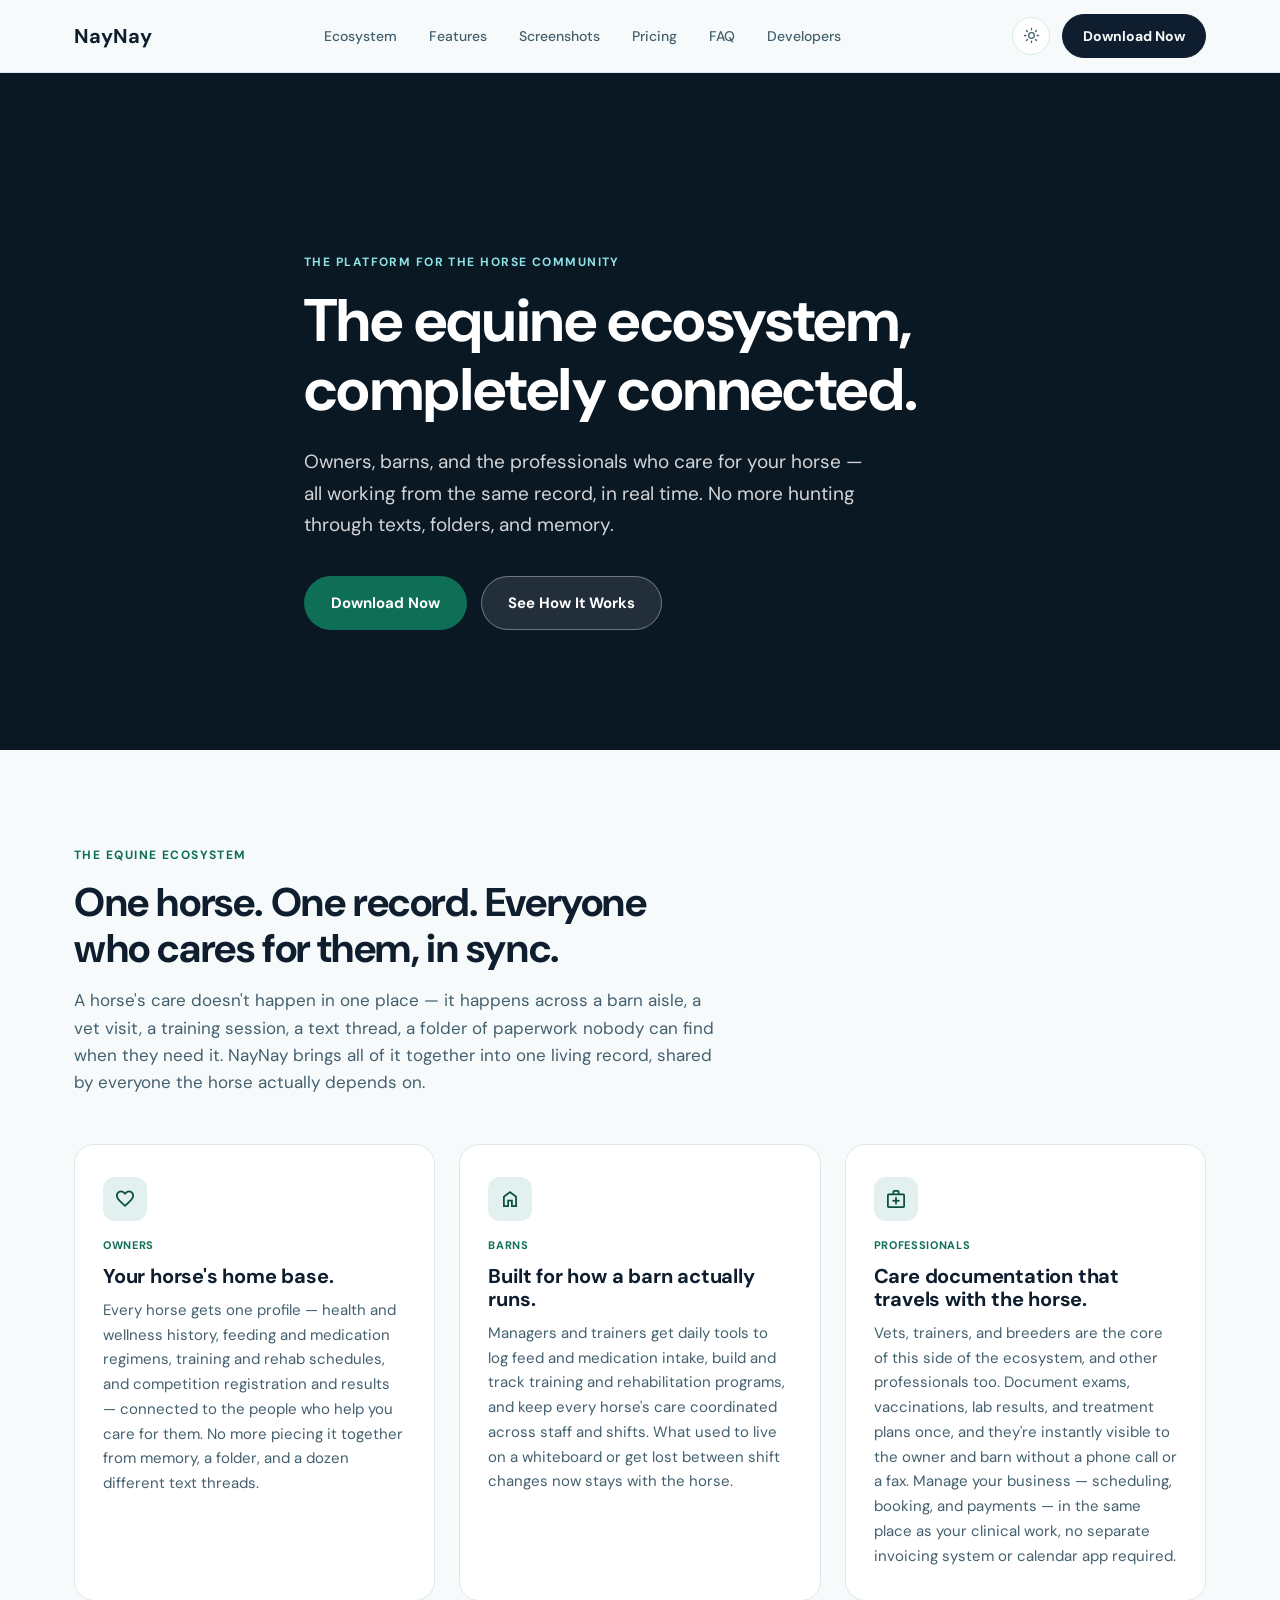
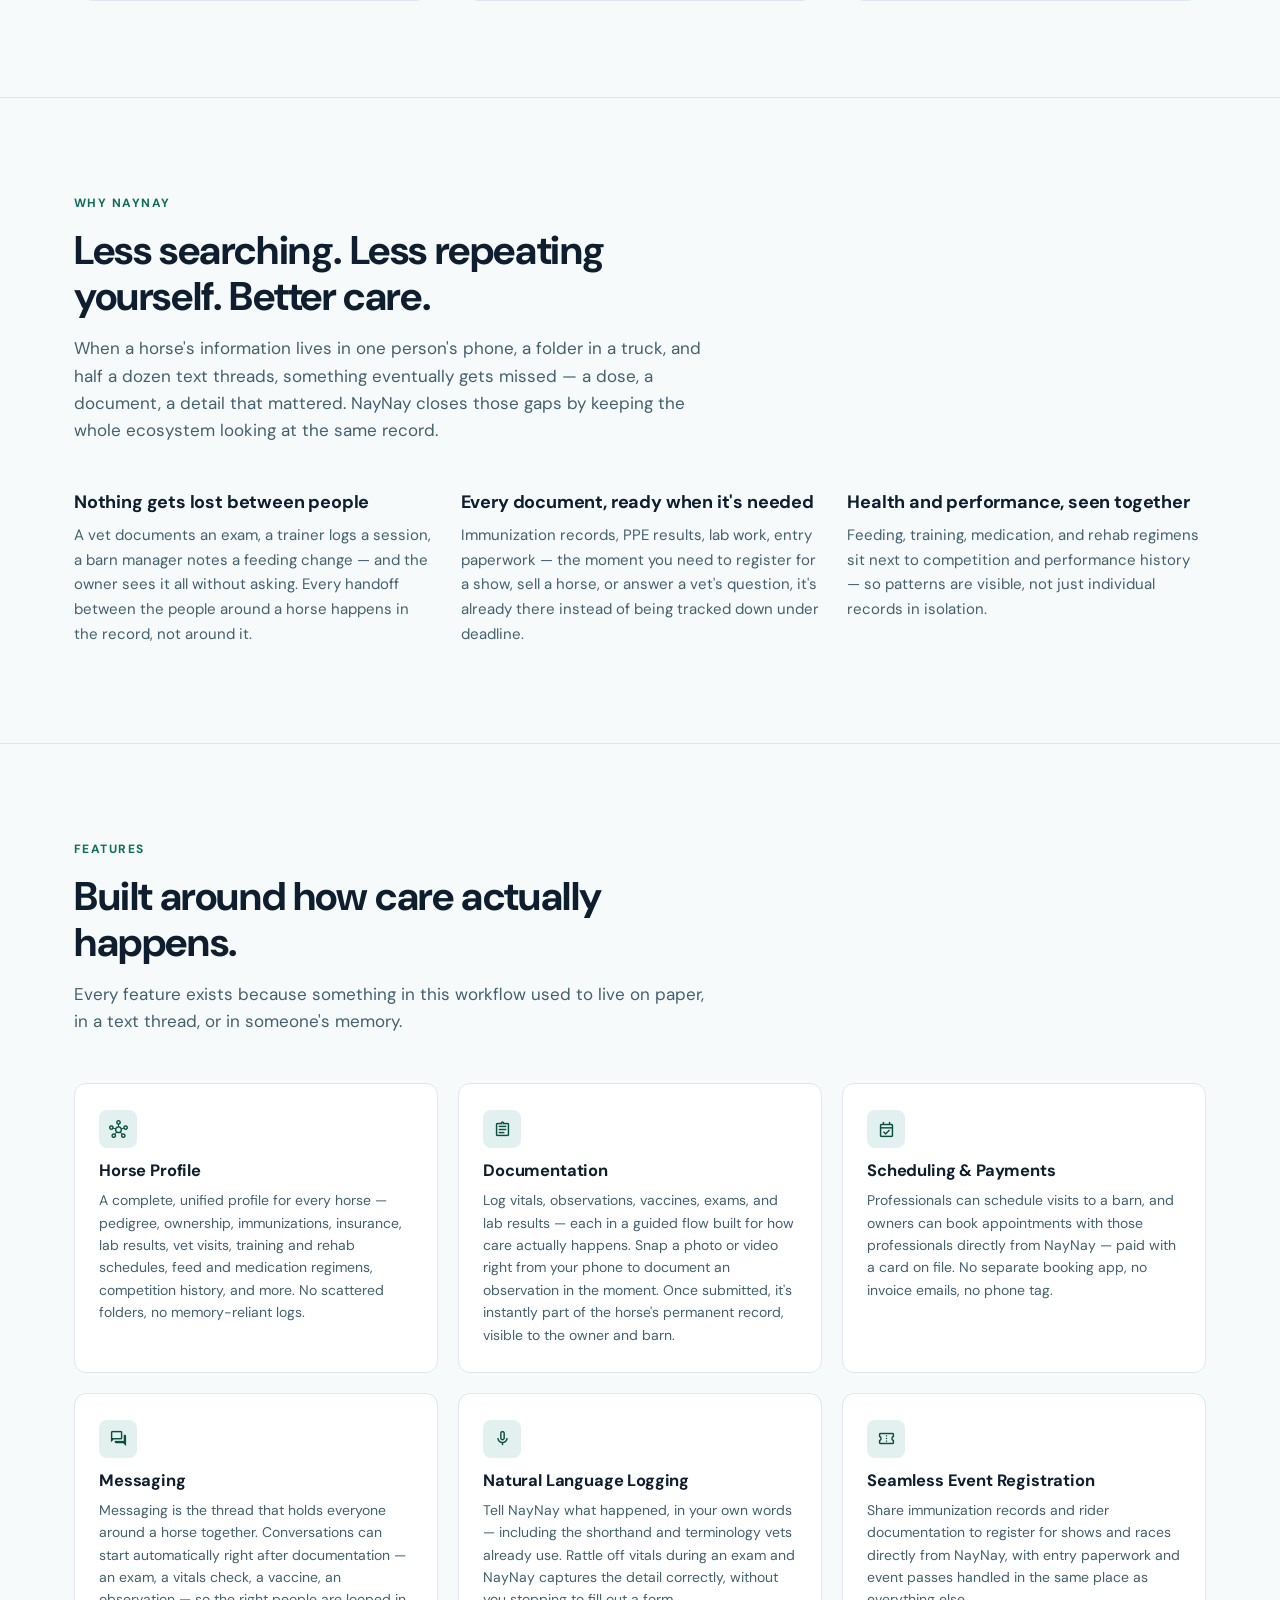
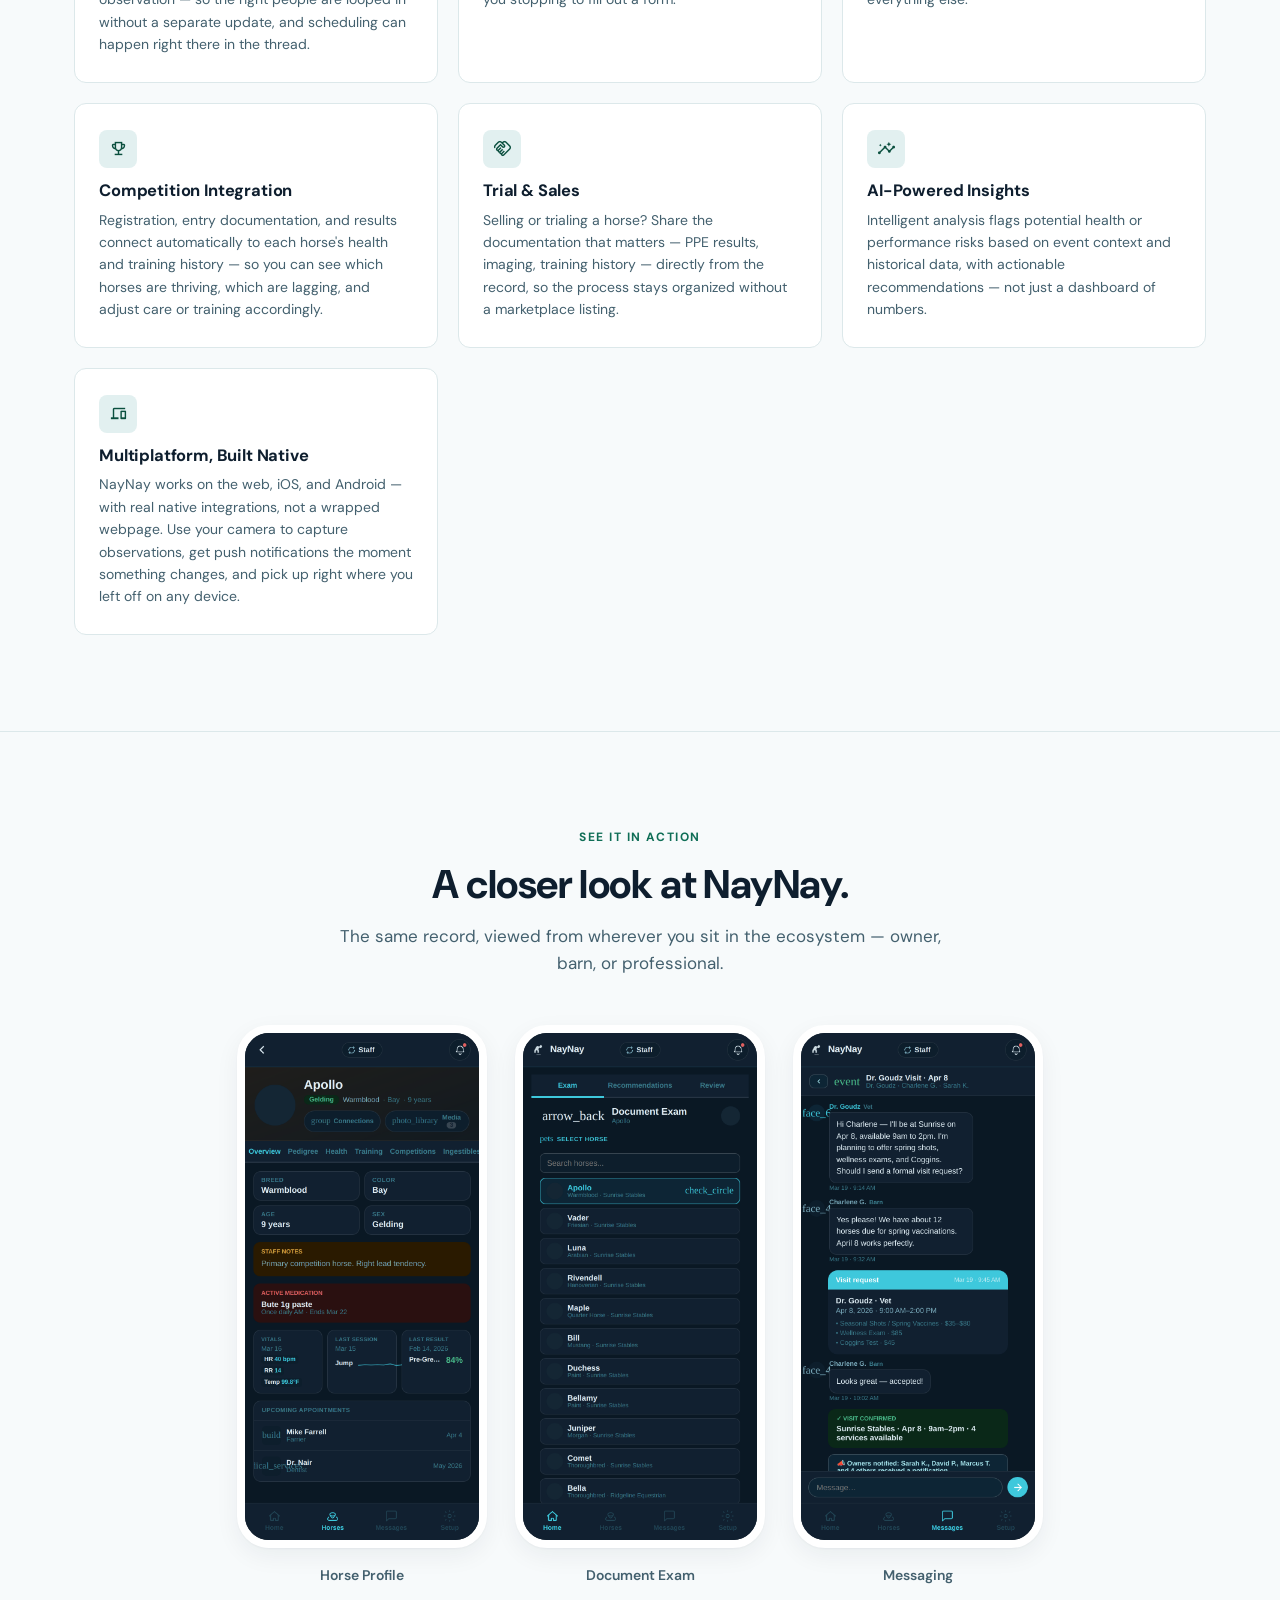
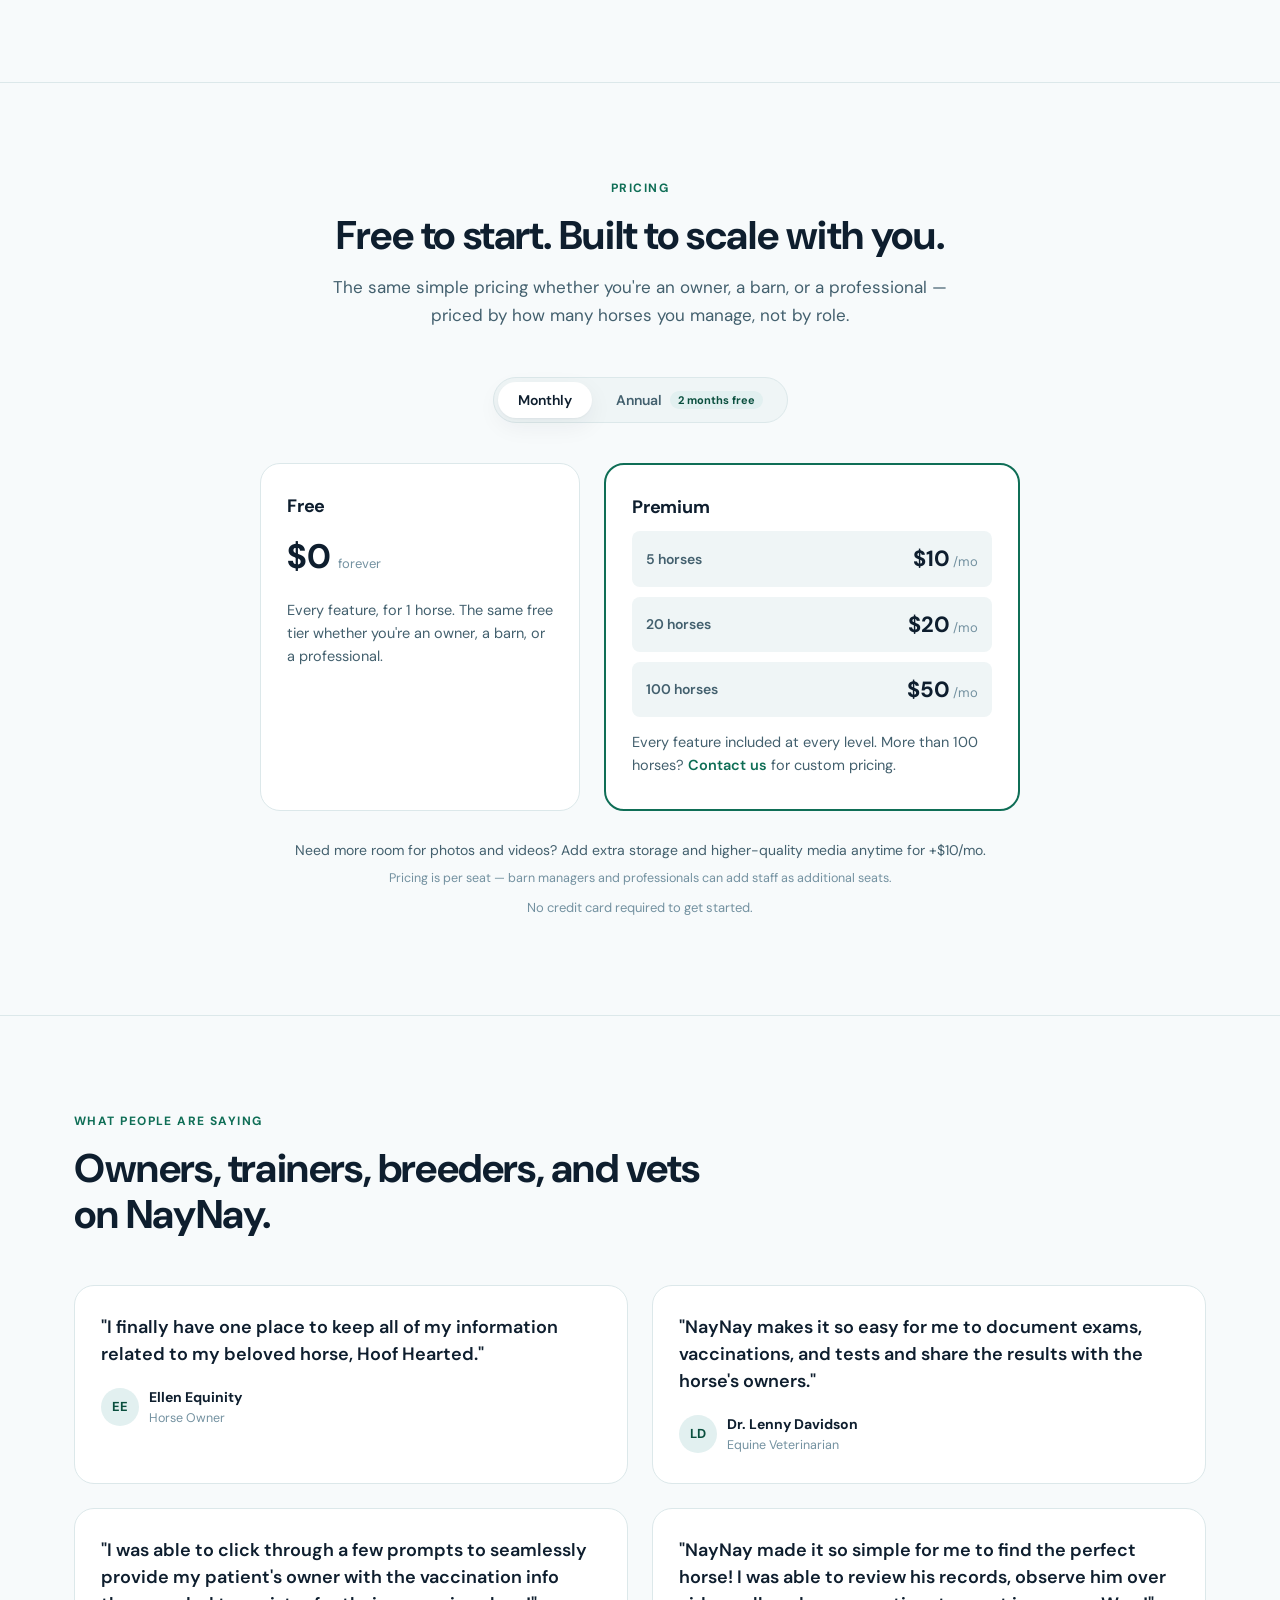
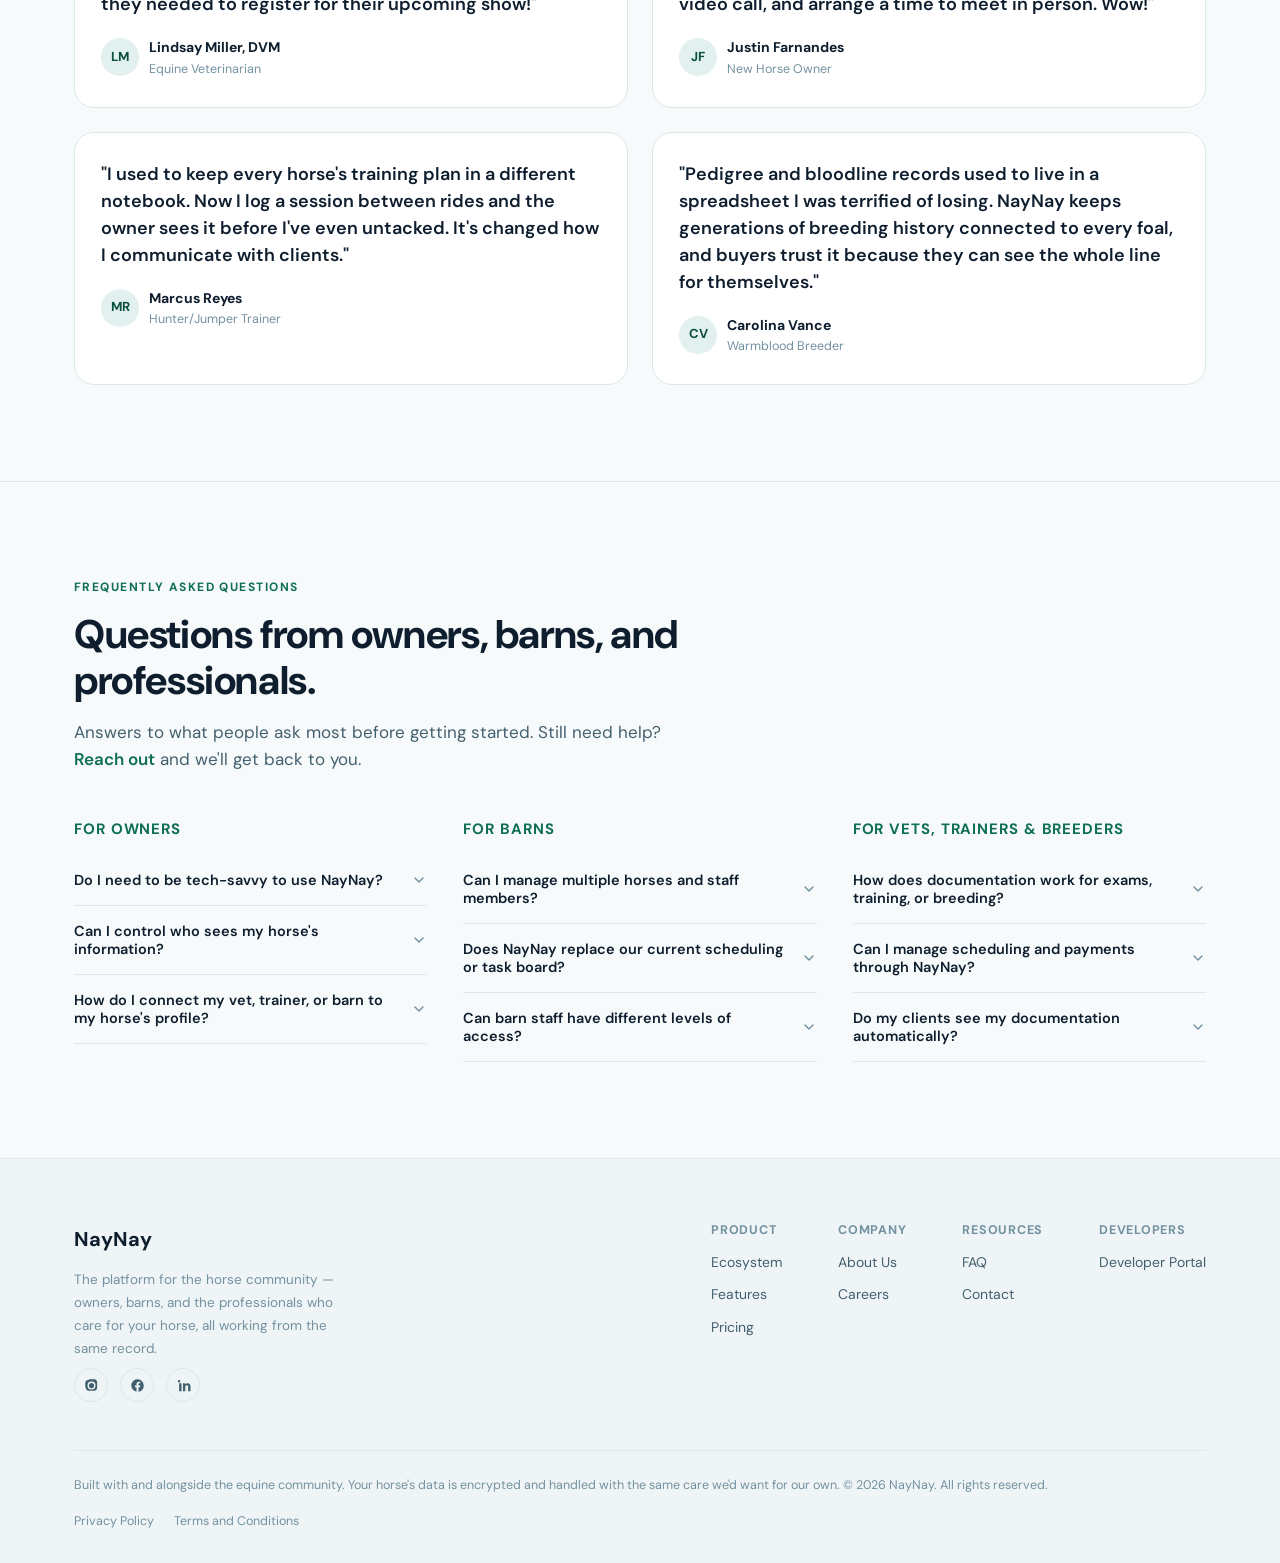
==== index.html @ 24379fdb "updated links on non index pages from index-test to index" ====
<!DOCTYPE html>
<html lang="en">
<head>
<meta charset="UTF-8" />
<meta name="robots" content="noindex, nofollow" />
<meta name="viewport" content="width=device-width, initial-scale=1.0" />
<title>NayNay — The equine ecosystem, completely connected</title>
<meta name="description" content="NayNay is the platform for the horse community — owners, barns, and the professionals who care for your horse, all working from the same record." />
<link rel="preconnect" href="https://fonts.googleapis.com">
<link href="https://fonts.googleapis.com/css2?family=DM+Sans:wght@400;500;600;700&display=swap" rel="stylesheet">
<link href="https://fonts.googleapis.com/css2?family=Material+Symbols+Outlined:opsz,wght,FILL,GRAD@20,400,0,0" rel="stylesheet">
<link rel="stylesheet" href="styles.css">
</head>
<body>

<header class="site-header">
  <div class="wrap nav-row">
    <a href="index.html" class="logo">NayNay</a>
    <nav class="nav-links">
      <a href="#ecosystem">Ecosystem</a>
      <a href="#features">Features</a>
      <a href="#screenshots">Screenshots</a>
      <a href="#pricing">Pricing</a>
      <a href="#faq">FAQ</a>
      <a href="developers.html">Developers</a>
    </nav>
    <div class="nav-actions">
      <button class="theme-toggle" aria-label="Toggle dark mode">
        <svg viewBox="0 0 24 24" fill="none" stroke="currentColor" stroke-width="1.8"><circle cx="12" cy="12" r="4"/><path d="M12 2v2M12 20v2M4.9 4.9l1.4 1.4M17.7 17.7l1.4 1.4M2 12h2M20 12h2M4.9 19.1l1.4-1.4M17.7 6.3l1.4-1.4" stroke-linecap="round"/></svg>
      </button>
      <a href="#download" class="nav-cta">Download Now</a>
      <button class="nav-burger" aria-label="Open menu">
        <svg viewBox="0 0 24 24" fill="none" stroke="currentColor" stroke-width="2"><path d="M3 6h18M3 12h18M3 18h18" stroke-linecap="round"/></svg>
      </button>
    </div>
  </div>
</header>

<main>

  <!-- ============ HERO ============ -->
  <section class="hero" id="home">
    <div class="hero-bg">
      <video autoplay muted loop playsinline poster="https://images.pexels.com/videos/36601511/4k-animal-beauitful-calming-36601511.jpeg?auto=compress&cs=tinysrgb&w=1200">
        <source src="https://videos.pexels.com/video-files/36601511/15518217_2560_1440_60fps.mp4" type="video/mp4">
      </video>
    </div>
    <div class="wrap hero-inner">
      <span class="eyebrow">The platform for the horse community</span>
      <h1>The equine ecosystem, completely connected.</h1>
      <p class="lead">Owners, barns, and the professionals who care for your horse — all working from the same record, in real time. No more hunting through texts, folders, and memory.</p>
      <div class="btn-row" id="download">
        <a href="#" class="btn btn-primary">Download Now</a>
        <a href="#ecosystem" class="btn btn-ghost-onDark">See How It Works</a>
      </div>
    </div>
  </section>

  <!-- ============ ECOSYSTEM ============ -->
  <section class="section" id="ecosystem">
    <div class="wrap">
      <div class="section-head">
        <span class="eyebrow">The equine ecosystem</span>
        <h2>One horse. One record. Everyone who cares for them, in sync.</h2>
        <p>A horse's care doesn't happen in one place — it happens across a barn aisle, a vet visit, a training session, a text thread, a folder of paperwork nobody can find when they need it. NayNay brings all of it together into one living record, shared by everyone the horse actually depends on.</p>
      </div>

      <div class="eco-grid">
        <div class="eco-card">
          <span class="material-symbols-outlined eco-icon">favorite</span>
          <span class="eco-tag">Owners</span>
          <h3>Your horse's home base.</h3>
          <p>Every horse gets one profile — health and wellness history, feeding and medication regimens, training and rehab schedules, and competition registration and results — connected to the people who help you care for them. No more piecing it together from memory, a folder, and a dozen different text threads.</p>
        </div>
        <div class="eco-card">
          <span class="material-symbols-outlined eco-icon">home</span>
          <span class="eco-tag">Barns</span>
          <h3>Built for how a barn actually runs.</h3>
          <p>Managers and trainers get daily tools to log feed and medication intake, build and track training and rehabilitation programs, and keep every horse's care coordinated across staff and shifts. What used to live on a whiteboard or get lost between shift changes now stays with the horse.</p>
        </div>
        <div class="eco-card">
          <span class="material-symbols-outlined eco-icon">medical_services</span>
          <span class="eco-tag">Professionals</span>
          <h3>Care documentation that travels with the horse.</h3>
          <p>Vets, trainers, and breeders are the core of this side of the ecosystem, and other professionals too. Document exams, vaccinations, lab results, and treatment plans once, and they're instantly visible to the owner and barn without a phone call or a fax. Manage your business — scheduling, booking, and payments — in the same place as your clinical work, no separate invoicing system or calendar app required.</p>
        </div>
      </div>
    </div>
  </section>

  <!-- ============ BENEFITS ============ -->
  <section class="section">
    <div class="wrap">
      <div class="section-head">
        <span class="eyebrow">Why NayNay</span>
        <h2>Less searching. Less repeating yourself. Better care.</h2>
        <p>When a horse's information lives in one person's phone, a folder in a truck, and half a dozen text threads, something eventually gets missed — a dose, a document, a detail that mattered. NayNay closes those gaps by keeping the whole ecosystem looking at the same record.</p>
      </div>
      <div class="benefit-grid">
        <div class="benefit-card">
          <h3>Nothing gets lost between people</h3>
          <p>A vet documents an exam, a trainer logs a session, a barn manager notes a feeding change — and the owner sees it all without asking. Every handoff between the people around a horse happens in the record, not around it.</p>
        </div>
        <div class="benefit-card">
          <h3>Every document, ready when it's needed</h3>
          <p>Immunization records, PPE results, lab work, entry paperwork — the moment you need to register for a show, sell a horse, or answer a vet's question, it's already there instead of being tracked down under deadline.</p>
        </div>
        <div class="benefit-card">
          <h3>Health and performance, seen together</h3>
          <p>Feeding, training, medication, and rehab regimens sit next to competition and performance history — so patterns are visible, not just individual records in isolation.</p>
        </div>
      </div>
    </div>
  </section>

  <!-- ============ FEATURES ============ -->
  <section class="section" id="features">
    <div class="wrap">
      <div class="section-head">
        <span class="eyebrow">Features</span>
        <h2>Built around how care actually happens.</h2>
        <p>Every feature exists because something in this workflow used to live on paper, in a text thread, or in someone's memory.</p>
      </div>
      <div class="feature-grid">
        <div class="feature-card">
          <span class="material-symbols-outlined feature-icon">hub</span>
          <h3>Horse Profile</h3>
          <p>A complete, unified profile for every horse — pedigree, ownership, immunizations, insurance, lab results, vet visits, training and rehab schedules, feed and medication regimens, competition history, and more. No scattered folders, no memory-reliant logs.</p>
        </div>
        <div class="feature-card">
          <span class="material-symbols-outlined feature-icon">assignment</span>
          <h3>Documentation</h3>
          <p>Log vitals, observations, vaccines, exams, and lab results — each in a guided flow built for how care actually happens. Snap a photo or video right from your phone to document an observation in the moment. Once submitted, it's instantly part of the horse's permanent record, visible to the owner and barn.</p>
        </div>
        <div class="feature-card">
          <span class="material-symbols-outlined feature-icon">event_available</span>
          <h3>Scheduling &amp; Payments</h3>
          <p>Professionals can schedule visits to a barn, and owners can book appointments with those professionals directly from NayNay — paid with a card on file. No separate booking app, no invoice emails, no phone tag.</p>
        </div>
        <div class="feature-card">
          <span class="material-symbols-outlined feature-icon">forum</span>
          <h3>Messaging</h3>
          <p>Messaging is the thread that holds everyone around a horse together. Conversations can start automatically right after documentation — an exam, a vitals check, a vaccine, an observation — so the right people are looped in without a separate update, and scheduling can happen right there in the thread.</p>
        </div>
        <div class="feature-card">
          <span class="material-symbols-outlined feature-icon">mic</span>
          <h3>Natural Language Logging</h3>
          <p>Tell NayNay what happened, in your own words — including the shorthand and terminology vets already use. Rattle off vitals during an exam and NayNay captures the detail correctly, without you stopping to fill out a form.</p>
        </div>
        <div class="feature-card">
          <span class="material-symbols-outlined feature-icon">confirmation_number</span>
          <h3>Seamless Event Registration</h3>
          <p>Share immunization records and rider documentation to register for shows and races directly from NayNay, with entry paperwork and event passes handled in the same place as everything else.</p>
        </div>
        <div class="feature-card">
          <span class="material-symbols-outlined feature-icon">emoji_events</span>
          <h3>Competition Integration</h3>
          <p>Registration, entry documentation, and results connect automatically to each horse's health and training history — so you can see which horses are thriving, which are lagging, and adjust care or training accordingly.</p>
        </div>
        <div class="feature-card">
          <span class="material-symbols-outlined feature-icon">handshake</span>
          <h3>Trial &amp; Sales</h3>
          <p>Selling or trialing a horse? Share the documentation that matters — PPE results, imaging, training history — directly from the record, so the process stays organized without a marketplace listing.</p>
        </div>
        <div class="feature-card">
          <span class="material-symbols-outlined feature-icon">insights</span>
          <h3>AI-Powered Insights</h3>
          <p>Intelligent analysis flags potential health or performance risks based on event context and historical data, with actionable recommendations — not just a dashboard of numbers.</p>
        </div>
        <div class="feature-card">
          <span class="material-symbols-outlined feature-icon">devices</span>
          <h3>Multiplatform, Built Native</h3>
          <p>NayNay works on the web, iOS, and Android — with real native integrations, not a wrapped webpage. Use your camera to capture observations, get push notifications the moment something changes, and pick up right where you left off on any device.</p>
        </div>
      </div>
    </div>
  </section>

  <!-- ============ SCREENSHOTS ============ -->
  <section class="section" id="screenshots">
    <div class="wrap">
      <div class="section-head center" style="margin-left:auto;margin-right:auto;">
        <span class="eyebrow">See it in action</span>
        <h2>A closer look at NayNay.</h2>
        <p>The same record, viewed from wherever you sit in the ecosystem — owner, barn, or professional.</p>
      </div>
      <div class="shots-row">
        <div class="shot-frame">
          <div class="phone"><img src="images/screenshot-horse-profile.png" alt="NayNay horse profile screen showing Apollo's health, training, and appointment details" /></div>
          <p class="cap">Horse Profile</p>
        </div>
        <div class="shot-frame">
          <div class="phone"><img src="images/screenshot-document-exam.png" alt="NayNay document exam screen for selecting a horse and beginning a guided vet exam" /></div>
          <p class="cap">Document Exam</p>
        </div>
        <div class="shot-frame">
          <div class="phone"><img src="images/screenshot-messages.png" alt="NayNay messaging screen showing a conversation between a vet, barn manager, and owner" /></div>
          <p class="cap">Messaging</p>
        </div>
      </div>
    </div>
  </section>

  <!-- ============ PRICING ============ -->
  <section class="section" id="pricing">
    <div class="wrap">
      <div class="section-head center" style="margin-left:auto;margin-right:auto;">
        <span class="eyebrow">Pricing</span>
        <h2>Free to start. Built to scale with you.</h2>
        <p>The same simple pricing whether you're an owner, a barn, or a professional — priced by how many horses you manage, not by role.</p>
      </div>

      <div class="pricing-toggle" role="group" aria-label="Billing period">
        <button class="toggle-opt active" data-period="monthly">Monthly</button>
        <button class="toggle-opt" data-period="annual">Annual <span class="save-badge">2 months free</span></button>
      </div>

      <div class="pricing-grid pricing-grid-two">
        <div class="price-card">
          <h3>Free</h3>
          <div class="price-amount">$0</div>
          <div class="price-period">forever</div>
          <p>Every feature, for 1 horse. The same free tier whether you're an owner, a barn, or a professional.</p>
        </div>
        <div class="price-card price-featured">
          <h3>Premium</h3>
          <div class="price-scale">
            <div class="price-scale-row">
              <span class="price-scale-label">5 horses</span>
              <span><span class="price-amount" data-monthly="$10" data-annual="$100">$10</span><span class="price-period" data-monthly="/mo" data-annual="/yr">/mo</span></span>
            </div>
            <div class="price-scale-row">
              <span class="price-scale-label">20 horses</span>
              <span><span class="price-amount" data-monthly="$20" data-annual="$200">$20</span><span class="price-period" data-monthly="/mo" data-annual="/yr">/mo</span></span>
            </div>
            <div class="price-scale-row">
              <span class="price-scale-label">100 horses</span>
              <span><span class="price-amount" data-monthly="$50" data-annual="$500">$50</span><span class="price-period" data-monthly="/mo" data-annual="/yr">/mo</span></span>
            </div>
          </div>
          <p>Every feature included at every level. More than 100 horses? <a href="#contact" style="color:var(--teal);font-weight:600;">Contact us</a> for custom pricing.</p>
        </div>
      </div>

      <p class="pricing-addon">Need more room for photos and videos? Add extra storage and higher-quality media anytime for +$10/mo.</p>
      <p class="pricing-note">Pricing is per seat — barn managers and professionals can add staff as additional seats.</p>
      <p class="pricing-close">No credit card required to get started.</p>
    </div>
  </section>

  <!-- ============ TESTIMONIALS ============ -->
  <section class="section" id="testimonials">
    <div class="wrap">
      <div class="section-head">
        <span class="eyebrow">What people are saying</span>
        <h2>Owners, trainers, breeders, and vets on NayNay.</h2>
      </div>
      <div class="testi-grid">
        <div class="testi-card">
          <p class="quote">"I finally have one place to keep all of my information related to my beloved horse, Hoof Hearted."</p>
          <div class="testi-meta">
            <div class="testi-avatar">EE</div>
            <div>
              <div class="testi-name">Ellen Equinity</div>
              <div class="testi-role">Horse Owner</div>
            </div>
          </div>
        </div>
        <div class="testi-card">
          <p class="quote">"NayNay makes it so easy for me to document exams, vaccinations, and tests and share the results with the horse's owners."</p>
          <div class="testi-meta">
            <div class="testi-avatar">LD</div>
            <div>
              <div class="testi-name">Dr. Lenny Davidson</div>
              <div class="testi-role">Equine Veterinarian</div>
            </div>
          </div>
        </div>
        <div class="testi-card">
          <p class="quote">"I was able to click through a few prompts to seamlessly provide my patient's owner with the vaccination info they needed to register for their upcoming show!"</p>
          <div class="testi-meta">
            <div class="testi-avatar">LM</div>
            <div>
              <div class="testi-name">Lindsay Miller, DVM</div>
              <div class="testi-role">Equine Veterinarian</div>
            </div>
          </div>
        </div>
        <div class="testi-card">
          <p class="quote">"NayNay made it so simple for me to find the perfect horse! I was able to review his records, observe him over video call, and arrange a time to meet in person. Wow!"</p>
          <div class="testi-meta">
            <div class="testi-avatar">JF</div>
            <div>
              <div class="testi-name">Justin Farnandes</div>
              <div class="testi-role">New Horse Owner</div>
            </div>
          </div>
        </div>
        <div class="testi-card">
          <p class="quote">"I used to keep every horse's training plan in a different notebook. Now I log a session between rides and the owner sees it before I've even untacked. It's changed how I communicate with clients."</p>
          <div class="testi-meta">
            <div class="testi-avatar">MR</div>
            <div>
              <div class="testi-name">Marcus Reyes</div>
              <div class="testi-role">Hunter/Jumper Trainer</div>
            </div>
          </div>
        </div>
        <div class="testi-card">
          <p class="quote">"Pedigree and bloodline records used to live in a spreadsheet I was terrified of losing. NayNay keeps generations of breeding history connected to every foal, and buyers trust it because they can see the whole line for themselves."</p>
          <div class="testi-meta">
            <div class="testi-avatar">CV</div>
            <div>
              <div class="testi-name">Carolina Vance</div>
              <div class="testi-role">Warmblood Breeder</div>
            </div>
          </div>
        </div>
      </div>
    </div>
  </section>

  <!-- ============ FAQ ============ -->
  <section class="section" id="faq">
    <div class="wrap">
      <div class="section-head">
        <span class="eyebrow">Frequently asked questions</span>
        <h2>Questions from owners, barns, and professionals.</h2>
        <p>Answers to what people ask most before getting started. Still need help? <a href="#contact" style="color:var(--teal);font-weight:600;">Reach out</a> and we'll get back to you.</p>
      </div>

      <div class="faq-cols">
        <div class="faq-col">
          <h3>For Owners</h3>

          <div class="faq-item">
            <button class="faq-q">Do I need to be tech-savvy to use NayNay?
              <svg width="16" height="16" viewBox="0 0 18 18" fill="none"><path d="M4.5 6.75L9 11.25L13.5 6.75" stroke="currentColor" stroke-width="1.6" stroke-linecap="round" stroke-linejoin="round"/></svg>
            </button>
            <div class="faq-a"><p>No. You can log care and updates in your own words — NayNay handles the rest. Most owners are comfortable within their first few uses.</p></div>
          </div>

          <div class="faq-item">
            <button class="faq-q">Can I control who sees my horse's information?
              <svg width="16" height="16" viewBox="0 0 18 18" fill="none"><path d="M4.5 6.75L9 11.25L13.5 6.75" stroke="currentColor" stroke-width="1.6" stroke-linecap="round" stroke-linejoin="round"/></svg>
            </button>
            <div class="faq-a"><p>Yes. You decide who's connected to your horse's profile — your barn, your vet, and any other professionals you work with.</p></div>
          </div>

          <div class="faq-item">
            <button class="faq-q">How do I connect my vet, trainer, or barn to my horse's profile?
              <svg width="16" height="16" viewBox="0 0 18 18" fill="none"><path d="M4.5 6.75L9 11.25L13.5 6.75" stroke="currentColor" stroke-width="1.6" stroke-linecap="round" stroke-linejoin="round"/></svg>
            </button>
            <div class="faq-a"><p>Send an invite directly from NayNay. Once they accept, they're connected to your horse's profile and can start documenting care right away.</p></div>
          </div>
        </div>

        <div class="faq-col">
          <h3>For Barns</h3>

          <div class="faq-item">
            <button class="faq-q">Can I manage multiple horses and staff members?
              <svg width="16" height="16" viewBox="0 0 18 18" fill="none"><path d="M4.5 6.75L9 11.25L13.5 6.75" stroke="currentColor" stroke-width="1.6" stroke-linecap="round" stroke-linejoin="round"/></svg>
            </button>
            <div class="faq-a"><p>Yes — barns can add horses, assign staff, and coordinate daily tasks like feeding, turnout, and medications across everyone working in the barn.</p></div>
          </div>

          <div class="faq-item">
            <button class="faq-q">Does NayNay replace our current scheduling or task board?
              <svg width="16" height="16" viewBox="0 0 18 18" fill="none"><path d="M4.5 6.75L9 11.25L13.5 6.75" stroke="currentColor" stroke-width="1.6" stroke-linecap="round" stroke-linejoin="round"/></svg>
            </button>
            <div class="faq-a"><p>For most barns, yes. Daily tasks, training assignments, and care coordination happen in NayNay instead of a whiteboard, spreadsheet, or group text.</p></div>
          </div>

          <div class="faq-item">
            <button class="faq-q">Can barn staff have different levels of access?
              <svg width="16" height="16" viewBox="0 0 18 18" fill="none"><path d="M4.5 6.75L9 11.25L13.5 6.75" stroke="currentColor" stroke-width="1.6" stroke-linecap="round" stroke-linejoin="round"/></svg>
            </button>
            <div class="faq-a"><p>Yes. Staff, managers, and owners each see and manage what's relevant to their role.</p></div>
          </div>
        </div>

        <div class="faq-col">
          <h3>For Vets, Trainers &amp; Breeders</h3>

          <div class="faq-item">
            <button class="faq-q">How does documentation work for exams, training, or breeding?
              <svg width="16" height="16" viewBox="0 0 18 18" fill="none"><path d="M4.5 6.75L9 11.25L13.5 6.75" stroke="currentColor" stroke-width="1.6" stroke-linecap="round" stroke-linejoin="round"/></svg>
            </button>
            <div class="faq-a"><p>You can document exams, training sessions, and breeding records in a guided flow built for each — or describe what happened in your own words, including the shorthand you already use, and NayNay captures the detail.</p></div>
          </div>

          <div class="faq-item">
            <button class="faq-q">Can I manage scheduling and payments through NayNay?
              <svg width="16" height="16" viewBox="0 0 18 18" fill="none"><path d="M4.5 6.75L9 11.25L13.5 6.75" stroke="currentColor" stroke-width="1.6" stroke-linecap="round" stroke-linejoin="round"/></svg>
            </button>
            <div class="faq-a"><p>Yes. Scheduling, booking, and payments are part of the platform, alongside your documentation — no separate system required.</p></div>
          </div>

          <div class="faq-item">
            <button class="faq-q">Do my clients see my documentation automatically?
              <svg width="16" height="16" viewBox="0 0 18 18" fill="none"><path d="M4.5 6.75L9 11.25L13.5 6.75" stroke="currentColor" stroke-width="1.6" stroke-linecap="round" stroke-linejoin="round"/></svg>
            </button>
            <div class="faq-a"><p>Once you submit an exam, session, or record, it's instantly visible to the horse's owner and barn — no separate email or phone call needed.</p></div>
          </div>
        </div>
      </div>
    </div>
  </section>

</main>

<footer class="site-footer" id="contact">
  <div class="wrap">
    <div class="footer-top">
      <div class="footer-brand">
        <a href="index.html" class="logo">NayNay</a>
        <p>The platform for the horse community — owners, barns, and the professionals who care for your horse, all working from the same record.</p>
        <div class="footer-social">
          <a href="#" aria-label="Instagram"><svg viewBox="0 0 24 24" fill="currentColor"><path d="M12 2c2.7 0 3 0 4.1.1 1.1 0 1.8.2 2.2.4.6.2 1 .5 1.4.9.4.4.7.9.9 1.4.2.4.4 1.1.4 2.2.1 1.2.1 1.5.1 4.2s0 3-.1 4.1c0 1.1-.2 1.8-.4 2.2-.2.6-.5 1-.9 1.4-.4.4-.9.7-1.4.9-.4.2-1.1.4-2.2.4-1.2.1-1.5.1-4.2.1s-3 0-4.1-.1c-1.1 0-1.8-.2-2.2-.4-.6-.2-1-.5-1.4-.9-.4-.4-.7-.9-.9-1.4-.2-.4-.4-1.1-.4-2.2C2 15 2 14.7 2 12s0-3 .1-4.1c0-1.1.2-1.8.4-2.2.2-.6.5-1 .9-1.4.4-.4.9-.7 1.4-.9.4-.2 1.1-.4 2.2-.4C8 2 8.3 2 11 2h1zm0 3.6a6.4 6.4 0 100 12.8 6.4 6.4 0 000-12.8zm0 10.6a4.2 4.2 0 110-8.4 4.2 4.2 0 010 8.4zm6.6-10.9a1.5 1.5 0 11-3 0 1.5 1.5 0 013 0z"/></svg></a>
          <a href="#" aria-label="Facebook"><svg viewBox="0 0 24 24" fill="currentColor"><path d="M22 12a10 10 0 10-11.6 9.9v-7H7.9V12h2.5V9.8c0-2.5 1.5-3.9 3.8-3.9 1.1 0 2.2.2 2.2.2v2.4h-1.2c-1.2 0-1.6.8-1.6 1.6V12h2.8l-.4 2.9h-2.4v7A10 10 0 0022 12z"/></svg></a>
          <a href="#" aria-label="LinkedIn"><svg viewBox="0 0 24 24" fill="currentColor"><path d="M6.9 5A2 2 0 114.9 3a2 2 0 012 2zM5 8.5h3.8V21H5V8.5zm6.3 0h3.6v1.7h.1c.5-1 1.8-2 3.6-2 3.9 0 4.6 2.5 4.6 5.9V21h-3.8v-6.2c0-1.5 0-3.4-2.1-3.4s-2.4 1.6-2.4 3.3V21h-3.8V8.5z"/></svg></a>
        </div>
      </div>
      <div class="footer-cols">
        <div class="footer-col">
          <h4>Product</h4>
          <a href="#ecosystem">Ecosystem</a>
          <a href="#features">Features</a>
          <a href="#pricing">Pricing</a>
        </div>
        <div class="footer-col">
          <h4>Company</h4>
          <a href="about.html">About Us</a>
          <a href="careers.html">Careers</a>
        </div>
        <div class="footer-col">
          <h4>Resources</h4>
          <a href="#faq">FAQ</a>
          <a href="#contact">Contact</a>
        </div>
        <div class="footer-col">
          <h4>Developers</h4>
          <a href="developers.html">Developer Portal</a>
        </div>
      </div>
    </div>
    <div class="footer-trust">
      <span>Built with and alongside the equine community. Your horse's data is encrypted and handled with the same care we'd want for our own. &copy; 2026 NayNay. All rights reserved.</span>
      <span class="footer-legal">
        <a href="privacy.html">Privacy Policy</a>
        <a href="terms.html">Terms and Conditions</a>
      </span>
    </div>
  </div>
</footer>

<script src="script.js"></script>
</body>
</html>
---- styles.css ----
/* ===================================================================
   NayNay Marketing Site — Shared Stylesheet
   Light mode: clean SaaS baseline. Dark mode: matches the real
   NayNay app's navy/teal tokens exactly.
=================================================================== */

:root{
  --radius-sm:8px; --radius-md:12px; --radius-lg:20px; --radius-full:999px;

  /* Light mode (default) */
  --bg:#F7FAFB;
  --surface:#FFFFFF;
  --surface-alt:#EFF5F6;
  --border:#DCE8EA;
  --border-strong:#B9D3D6;
  --text:#0E1E2E;
  --text2:#43606E;
  --text3:#7391A0;
  --teal:#0F6E56;
  --teal-strong:#0A4F3E;
  --teal-bg:#E2F0F0;
  --amber:#8A5A00;
  --amber-bg:#FFF3E0;
  --red:#8A2020;
  --red-bg:#FAECEC;
  --shadow: 0 1px 2px rgba(14,30,46,0.04), 0 8px 24px rgba(14,30,46,0.06);
  --overlay-scrim: linear-gradient(180deg, rgba(10,24,36,0.55) 0%, rgba(10,24,36,0.72) 55%, rgba(10,24,36,0.92) 100%);
}

[data-theme="dark"]{
  --bg:#0A1824;
  --surface:#112030;
  --surface-alt:#0D1E2C;
  --border:rgba(255,255,255,0.09);
  --border-strong:rgba(255,255,255,0.18);
  --text:#E0EEF5;
  --text2:#9AC0CE;
  --text3:#6C93A2;
  --teal:#3EC8DC;
  --teal-strong:#A8E8F0;
  --teal-bg:#0D2535;
  --amber:#D4A040;
  --amber-bg:#2A1A00;
  --red:#E06060;
  --red-bg:#2A1010;
  --shadow: 0 1px 2px rgba(0,0,0,0.3), 0 12px 32px rgba(0,0,0,0.35);
  --overlay-scrim: linear-gradient(180deg, rgba(5,12,18,0.65) 0%, rgba(5,12,18,0.8) 55%, rgba(5,12,18,0.96) 100%);
}

*{ box-sizing:border-box; }
html{ scroll-behavior:smooth; }
body{
  margin:0;
  background:var(--bg);
  color:var(--text);
  font-family:'DM Sans', -apple-system, BlinkMacSystemFont, sans-serif;
  font-size:16px;
  line-height:1.6;
  -webkit-font-smoothing:antialiased;
  transition:background 0.25s ease, color 0.25s ease;
}
h1,h2,h3,h4{
  font-family:'DM Sans', -apple-system, BlinkMacSystemFont, sans-serif;
  font-weight:700;
  line-height:1.15;
  margin:0;
  color:var(--text);
  letter-spacing:-0.01em;
}
.material-symbols-outlined{
  font-family:'Material Symbols Outlined';
  font-weight:normal;
  font-style:normal;
  font-size:20px;
  line-height:1;
  display:inline-block;
  vertical-align:middle;
  -webkit-font-smoothing:antialiased;
}
.icon-inline{ display:inline-flex; align-items:center; justify-content:center; }
p{ margin:0; }
a{ color:inherit; text-decoration:none; }
img{ max-width:100%; display:block; }
button{ font-family:inherit; cursor:pointer; }

.wrap{ max-width:1180px; margin:0 auto; padding:0 24px; }
.eyebrow{
  font-size:12px; font-weight:700; letter-spacing:0.12em; text-transform:uppercase;
  color:var(--teal); margin-bottom:14px; display:block;
}
.section{ padding:96px 0; border-bottom:1px solid var(--border); }
.section-head{ max-width:640px; margin:0 0 48px; }
.section-head h2{ font-size:clamp(28px,4vw,40px); margin-bottom:16px; }
.section-head p{ font-size:17px; color:var(--text2); }
.section-head.center{ margin-left:auto; margin-right:auto; text-align:center; }

/* ---------------- Header / Nav ---------------- */
.site-header{
  position:sticky; top:0; z-index:100;
  background:color-mix(in srgb, var(--bg) 88%, transparent);
  backdrop-filter:blur(10px);
  border-bottom:1px solid var(--border);
}
.nav-row{ display:flex; align-items:center; justify-content:space-between; height:72px; }
.logo{ display:flex; align-items:center; gap:9px; font-family:'DM Sans',sans-serif; font-weight:700; font-size:20px; }
.logo svg{ flex-shrink:0; }
.nav-links{ display:flex; align-items:center; gap:32px; }
.nav-links a{ font-size:14px; font-weight:500; color:var(--text2); transition:color 0.15s; display:inline-flex; align-items:center; gap:5px; }
.nav-links a .material-symbols-outlined{ font-size:17px; }
.nav-links a:hover{ color:var(--teal); }
.nav-actions{ display:flex; align-items:center; gap:12px; }
.theme-toggle{
  width:38px; height:38px; border-radius:var(--radius-full); border:1px solid var(--border);
  background:var(--surface); display:flex; align-items:center; justify-content:center; color:var(--text2);
}
.theme-toggle svg{ width:17px; height:17px; }
.nav-cta{
  font-size:14px; font-weight:700; padding:10px 20px; border-radius:var(--radius-full);
  background:var(--text); color:var(--bg); border:1px solid var(--text);
}
.nav-burger{ display:none; width:38px;height:38px;align-items:center;justify-content:center;border:1px solid var(--border);border-radius:var(--radius-full);background:var(--surface); }
.nav-burger svg{ width:18px;height:18px; }

@media(max-width:860px){
  .nav-links{ display:none; }
  .nav-links.mobile-open{
    display:flex; flex-direction:column; align-items:flex-start; gap:4px;
    position:absolute; top:72px; left:0; right:0; background:var(--surface);
    border-bottom:1px solid var(--border); padding:12px 24px 20px;
  }
  .nav-burger{ display:flex; }
}

/* ---------------- Buttons ---------------- */
.btn{
  display:inline-flex; align-items:center; justify-content:center; gap:8px;
  font-size:15px; font-weight:700; padding:14px 26px; border-radius:var(--radius-full);
  border:1px solid transparent; transition:transform 0.15s ease, opacity 0.15s ease;
}
.btn:hover{ transform:translateY(-1px); }
.btn-primary{ background:var(--teal); color:#fff; }
[data-theme="dark"] .btn-primary{ color:#00302f; }
.btn-secondary{ background:transparent; color:var(--text); border-color:var(--border-strong); }
.btn-ghost-onDark{ background:rgba(255,255,255,0.1); color:#fff; border-color:rgba(255,255,255,0.35); }
.btn-row{ display:flex; gap:14px; flex-wrap:wrap; }

/* ---------------- Hero ---------------- */
.hero{
  position:relative; overflow:hidden; color:#fff;
  padding:180px 0 120px;
  background:#0A1824;
}
.hero-bg{ position:absolute; inset:0; overflow:hidden; }
.hero-bg video{
  width:100%; height:100%; object-fit:cover; opacity:0.55;
  position:absolute; top:0; left:0;
}
.hero-bg img{
  width:110%; height:110%; object-fit:cover; opacity:0.55;
  position:absolute; top:-5%; left:-5%;
  animation: heroDrift 26s ease-in-out infinite alternate;
}
@keyframes heroDrift{
  0%{ transform:scale(1) translate(0,0); }
  100%{ transform:scale(1.12) translate(-2%,-1%); }
}
@media (prefers-reduced-motion: reduce){
  .hero-bg img{ animation:none; }
}
.hero-bg::after{ content:''; position:absolute; inset:0; background:var(--overlay-scrim); }
.hero-inner{ position:relative; z-index:2; max-width:720px; }
.hero .eyebrow{ color:#8FE3E8; }
.hero h1{ font-size:clamp(36px,6vw,60px); color:#fff; margin-bottom:22px; }
.hero p.lead{ font-size:19px; color:rgba(255,255,255,0.82); max-width:560px; margin-bottom:36px; line-height:1.65; }

/* ---------------- Ecosystem ---------------- */
.eco-diagram{ max-width:640px; margin:8px auto 40px; }
.eco-diagram svg{ width:100%; height:auto; }
.eco-line{ stroke:var(--border-strong); stroke-width:1.5; }
.eco-node circle{ fill:var(--surface); stroke:var(--border-strong); stroke-width:1.5; }
.eco-node-center circle{ fill:var(--teal-bg); stroke:var(--teal); stroke-width:2; }
.eco-node-title{ font-family:'DM Sans',sans-serif; font-size:13px; font-weight:700; fill:var(--teal-strong); }
.eco-node-label{ font-family:'DM Sans',sans-serif; font-size:14px; font-weight:600; fill:var(--text); }

.eco-grid{ display:grid; grid-template-columns:repeat(3,1fr); gap:24px; margin-top:16px; }
.eco-card{
  background:var(--surface); border:1px solid var(--border); border-radius:var(--radius-lg);
  padding:32px 28px; position:relative;
}
.eco-icon{
  width:44px; height:44px; border-radius:var(--radius-md); background:var(--teal-bg); color:var(--teal-strong);
  display:flex; align-items:center; justify-content:center; font-size:22px; margin-bottom:16px;
}
.eco-card h3{ font-size:20px; margin-bottom:10px; }
.eco-card p{ color:var(--text2); font-size:15px; line-height:1.65; }
.eco-tag{
  font-size:11px; font-weight:700; letter-spacing:0.06em; text-transform:uppercase;
  color:var(--teal); margin-bottom:10px; display:block;
}
.eco-detail-row{
  margin-top:40px; padding:20px 24px; background:var(--surface-alt); border-radius:var(--radius-md);
  font-size:13.5px; color:var(--text3); line-height:1.9;
}
@media(max-width:860px){ .eco-grid{ grid-template-columns:1fr; } }

/* ---------------- Benefits ---------------- */
.benefit-grid{ display:grid; grid-template-columns:repeat(3,1fr); gap:28px; }
.benefit-card h3{ font-size:18px; margin-bottom:10px; }
.benefit-card p{ color:var(--text2); font-size:15px; line-height:1.65; }
@media(max-width:860px){ .benefit-grid{ grid-template-columns:1fr; } }

/* ---------------- Features ---------------- */
.feature-grid{ display:grid; grid-template-columns:repeat(3,1fr); gap:20px; }
.feature-card{
  background:var(--surface); border:1px solid var(--border); border-radius:var(--radius-md);
  padding:26px 24px;
}
.feature-icon{
  width:38px; height:38px; border-radius:var(--radius-sm); background:var(--teal-bg); color:var(--teal-strong);
  display:flex; align-items:center; justify-content:center; font-size:19px; margin-bottom:14px;
}
.feature-card h3{ font-size:16.5px; margin-bottom:8px; }
.feature-card p{ font-size:14px; color:var(--text2); line-height:1.6; }
@media(max-width:860px){ .feature-grid{ grid-template-columns:1fr 1fr; } }
@media(max-width:560px){ .feature-grid{ grid-template-columns:1fr; } }

/* ---------------- Screenshots ---------------- */
.shots-row{ display:flex; gap:28px; justify-content:center; flex-wrap:wrap; margin-top:16px; }
.shot-frame{ text-align:center; max-width:250px; }
.shot-frame .phone{
  border-radius:32px; border:8px solid var(--surface); box-shadow:var(--shadow);
  overflow:hidden; background:#0A1824;
}
[data-theme="dark"] .shot-frame .phone{ border-color:var(--surface-alt); }
.shot-frame .phone img{ display:block; width:100%; }
.shot-frame .cap{ margin-top:16px; font-size:14px; font-weight:600; color:var(--text2); }

/* ---------------- Pricing ---------------- */
.pricing-toggle{
  display:flex; justify-content:center; gap:4px; margin:0 auto 40px; width:fit-content;
  background:var(--surface-alt); border:1px solid var(--border); border-radius:var(--radius-full); padding:4px;
}
.toggle-opt{
  border:none; background:none; padding:9px 20px; border-radius:var(--radius-full);
  font-size:14px; font-weight:600; color:var(--text2); display:flex; align-items:center; gap:8px;
}
.toggle-opt.active{ background:var(--surface); color:var(--text); box-shadow:var(--shadow); }
.save-badge{
  font-size:11px; font-weight:700; color:var(--teal-strong); background:var(--teal-bg);
  padding:2px 8px; border-radius:var(--radius-full);
}
.pricing-grid{ display:grid; grid-template-columns:repeat(3,1fr); gap:24px; }
.pricing-grid-two{ grid-template-columns:1fr 1.3fr; max-width:760px; margin:0 auto; }
.price-card{
  background:var(--surface); border:1px solid var(--border); border-radius:var(--radius-lg);
  padding:32px 26px; text-align:left; position:relative;
}
.price-featured{ border-color:var(--teal); border-width:2px; }
.price-badge{
  position:absolute; top:-13px; left:26px; font-size:11px; font-weight:700;
  background:var(--teal); color:#fff; padding:4px 12px; border-radius:var(--radius-full);
}
[data-theme="dark"] .price-badge{ color:#00302f; }
.price-card h3{ font-size:18px; margin-bottom:14px; }
.price-amount{ font-size:22px; font-weight:700; color:var(--text); display:inline; }
.price-period{ font-size:13px; color:var(--text3); display:inline; margin-left:3px; }
.price-card > .price-amount{ font-size:34px; }
.price-card p{ color:var(--text2); font-size:14.5px; line-height:1.6; margin-top:14px; }
.price-scale{ display:flex; flex-direction:column; gap:10px; }
.price-scale-row{
  display:flex; align-items:center; justify-content:space-between;
  padding:10px 14px; background:var(--surface-alt); border-radius:var(--radius-sm);
}
.price-scale-label{ font-size:14px; font-weight:600; color:var(--text2); }
.pricing-addon{ margin-top:28px; text-align:center; font-size:14px; color:var(--text2); }
.pricing-note{ margin-top:6px; text-align:center; font-size:12.5px; color:var(--text3); }
.pricing-close{ margin-top:10px; text-align:center; font-size:13px; color:var(--text3); }
@media(max-width:860px){ .pricing-grid{ grid-template-columns:1fr; } .pricing-grid-two{ grid-template-columns:1fr; } }

/* ---------------- Testimonials ---------------- */
.testi-grid{ display:grid; grid-template-columns:repeat(2,1fr); gap:24px; }
.testi-card{
  background:var(--surface); border:1px solid var(--border); border-radius:var(--radius-lg);
  padding:28px 26px;
}
.testi-card p.quote{ font-family:'DM Sans',sans-serif; font-weight:600; font-size:18px; line-height:1.5; color:var(--text); margin-bottom:18px; }
.testi-meta{ display:flex; align-items:center; gap:10px; }
.testi-avatar{
  width:38px; height:38px; border-radius:50%; background:var(--teal-bg); color:var(--teal-strong);
  display:flex; align-items:center; justify-content:center; font-size:13px; font-weight:700; flex-shrink:0;
}
.testi-name{ font-size:14px; font-weight:700; }
.testi-role{ font-size:12.5px; color:var(--text3); }
@media(max-width:760px){ .testi-grid{ grid-template-columns:1fr; } }

/* ---------------- FAQ ---------------- */
.faq-cols{ display:grid; grid-template-columns:repeat(3,1fr); gap:36px; }
.faq-col h3{ font-size:15px; text-transform:uppercase; letter-spacing:0.06em; color:var(--teal); margin-bottom:16px; }
.faq-item{ border-bottom:1px solid var(--border); }
.faq-q{
  width:100%; text-align:left; background:none; border:none; padding:16px 0;
  display:flex; align-items:center; justify-content:space-between; gap:12px;
  font-size:14.5px; font-weight:600; color:var(--text);
}
.faq-q svg{ flex-shrink:0; transition:transform 0.2s; color:var(--text3); }
.faq-item.open .faq-q svg{ transform:rotate(180deg); }
.faq-a{ max-height:0; overflow:hidden; transition:max-height 0.25s ease; }
.faq-item.open .faq-a{ max-height:240px; }
.faq-a p{ padding:0 0 16px; font-size:14px; color:var(--text2); line-height:1.6; }
@media(max-width:860px){ .faq-cols{ grid-template-columns:1fr; } }

/* ---------------- Footer ---------------- */
.site-footer{ padding:64px 0 32px; background:var(--surface-alt); }
.footer-top{ display:flex; justify-content:space-between; gap:48px; flex-wrap:wrap; margin-bottom:48px; }
.footer-brand{ max-width:280px; }
.footer-brand .logo{ margin-bottom:14px; }
.footer-brand p{ font-size:13.5px; color:var(--text3); line-height:1.7; }
.footer-cols{ display:flex; gap:56px; flex-wrap:wrap; }
.footer-col h4{ font-family:'DM Sans',sans-serif; font-size:12.5px; font-weight:700; text-transform:uppercase; letter-spacing:0.06em; color:var(--text3); margin-bottom:14px; }
.footer-col a{ display:block; font-size:14px; color:var(--text2); margin-bottom:10px; }
.footer-col a:hover{ color:var(--teal); }
.footer-social{ display:flex; gap:12px; margin-top:8px; }
.footer-social a{
  width:34px; height:34px; border-radius:50%; border:1px solid var(--border);
  display:flex; align-items:center; justify-content:center; color:var(--text2);
}
.footer-social svg{ width:15px; height:15px; }
.footer-trust{
  border-top:1px solid var(--border); padding-top:24px; font-size:12.5px; color:var(--text3);
  display:flex; justify-content:space-between; gap:16px; flex-wrap:wrap; align-items:center;
}
.footer-legal{ display:flex; gap:20px; }
.footer-legal a{ color:var(--text3); font-size:12.5px; }
.footer-legal a:hover{ color:var(--teal); }

/* ---------------- Simple page (about/careers/legal) ---------------- */
.page-hero{ padding:140px 0 64px; }
.page-hero .eyebrow{ }
.page-hero h1{ font-size:clamp(32px,5vw,48px); margin-bottom:18px; }
.page-hero p.lead{ font-size:18px; color:var(--text2); max-width:640px; }
.principle-grid{ display:grid; grid-template-columns:repeat(3,1fr); gap:24px; margin-top:16px; }
.principle-card{ background:var(--surface); border:1px solid var(--border); border-radius:var(--radius-md); padding:26px 24px; }
.principle-card h3{ font-size:16px; margin-bottom:8px; }
.principle-card p{ font-size:14px; color:var(--text2); line-height:1.6; }
@media(max-width:860px){ .principle-grid{ grid-template-columns:1fr; } }
.prose p{ font-size:16px; color:var(--text2); line-height:1.75; margin-bottom:18px; max-width:760px; }
.team-grid{ display:grid; grid-template-columns:repeat(3,1fr); gap:24px; margin-top:16px; }
.team-card{ text-align:center; }
.team-avatar{
  width:88px; height:88px; border-radius:50%; margin:0 auto 16px; background:var(--teal-bg); color:var(--teal-strong);
  display:flex; align-items:center; justify-content:center; font-size:26px; font-weight:700; font-family:'DM Sans',sans-serif;
}
.team-name{ font-size:16px; font-weight:700; margin-bottom:4px; }
.team-title{ font-size:13.5px; color:var(--text3); }
@media(max-width:760px){ .team-grid{ grid-template-columns:1fr; } }
.callout-box{
  background:var(--surface); border:1px solid var(--border); border-radius:var(--radius-lg);
  padding:32px 28px; margin-top:16px;
}
.callout-box p{ margin-bottom:0; }
.callout-box a.btn{ margin-top:20px; }

.back-home{ display:inline-flex; align-items:center; gap:6px; font-size:14px; color:var(--text2); margin-bottom:10px; }
.back-home svg{ width:14px; height:14px; }

/* ---------------- 404 page ---------------- */
.notfound-section{ padding:140px 0 120px; text-align:center; }
.notfound-wrap{ max-width:560px; margin:0 auto; }
.notfound-icon{
  font-size:56px; color:var(--teal); background:var(--teal-bg);
  width:96px; height:96px; border-radius:50%; display:flex; align-items:center; justify-content:center;
  margin:0 auto 24px;
}
.notfound-section h1{ font-size:clamp(26px,4vw,36px); margin-bottom:14px; }

/* ---------------- Developer portal ---------------- */
.dev-steps{ display:grid; grid-template-columns:repeat(4,1fr); gap:20px; }
.dev-step{
  background:var(--surface); border:1px solid var(--border); border-radius:var(--radius-md);
  padding:24px 20px;
}
.dev-step-num{
  font-family:'DM Sans',sans-serif; font-size:13px; font-weight:700; color:var(--teal-strong);
  background:var(--teal-bg); display:inline-flex; align-items:center; justify-content:center;
  width:32px; height:32px; border-radius:50%; margin-bottom:14px;
}
.dev-step h3{ font-size:16px; margin-bottom:8px; }
.dev-step p{ font-size:14px; color:var(--text2); line-height:1.6; }
@media(max-width:860px){ .dev-steps{ grid-template-columns:1fr 1fr; } }
@media(max-width:560px){ .dev-steps{ grid-template-columns:1fr; } }

.code-block{
  background:#0A1824; border-radius:var(--radius-lg); overflow:hidden; margin-bottom:36px;
  border:1px solid var(--border);
}
.code-block-head{
  display:flex; align-items:center; gap:6px; padding:12px 16px;
  background:rgba(255,255,255,0.04); border-bottom:1px solid rgba(255,255,255,0.08);
}
.code-dot{ width:9px; height:9px; border-radius:50%; background:rgba(255,255,255,0.18); }
.code-filename{ margin-left:8px; font-family:'JetBrains Mono',monospace; font-size:12px; color:#7AAABB; }
.code-block pre{ margin:0; padding:22px 24px; overflow-x:auto; }
.code-block code{
  font-family:'JetBrains Mono',monospace; font-size:13.5px; line-height:1.7; color:#E0EEF5;
  white-space:pre;
}

.scope-grid{ display:grid; grid-template-columns:repeat(4,1fr); gap:20px; margin-bottom:20px; }
.scope-card{
  background:var(--surface); border:1px solid var(--border); border-radius:var(--radius-md);
  padding:22px 20px;
}
.scope-icon{
  width:36px; height:36px; border-radius:var(--radius-sm); background:var(--teal-bg); color:var(--teal-strong);
  display:flex; align-items:center; justify-content:center; font-size:18px; margin-bottom:12px;
}
.scope-card h3{ font-family:'JetBrains Mono',monospace; font-size:13.5px; font-weight:500; margin-bottom:8px; color:var(--text); }
.scope-card p{ font-size:13.5px; color:var(--text2); line-height:1.6; }
@media(max-width:860px){ .scope-grid{ grid-template-columns:1fr 1fr; } }
@media(max-width:560px){ .scope-grid{ grid-template-columns:1fr; } }

.dev-note{ font-size:13.5px; color:var(--text3); text-align:center; }
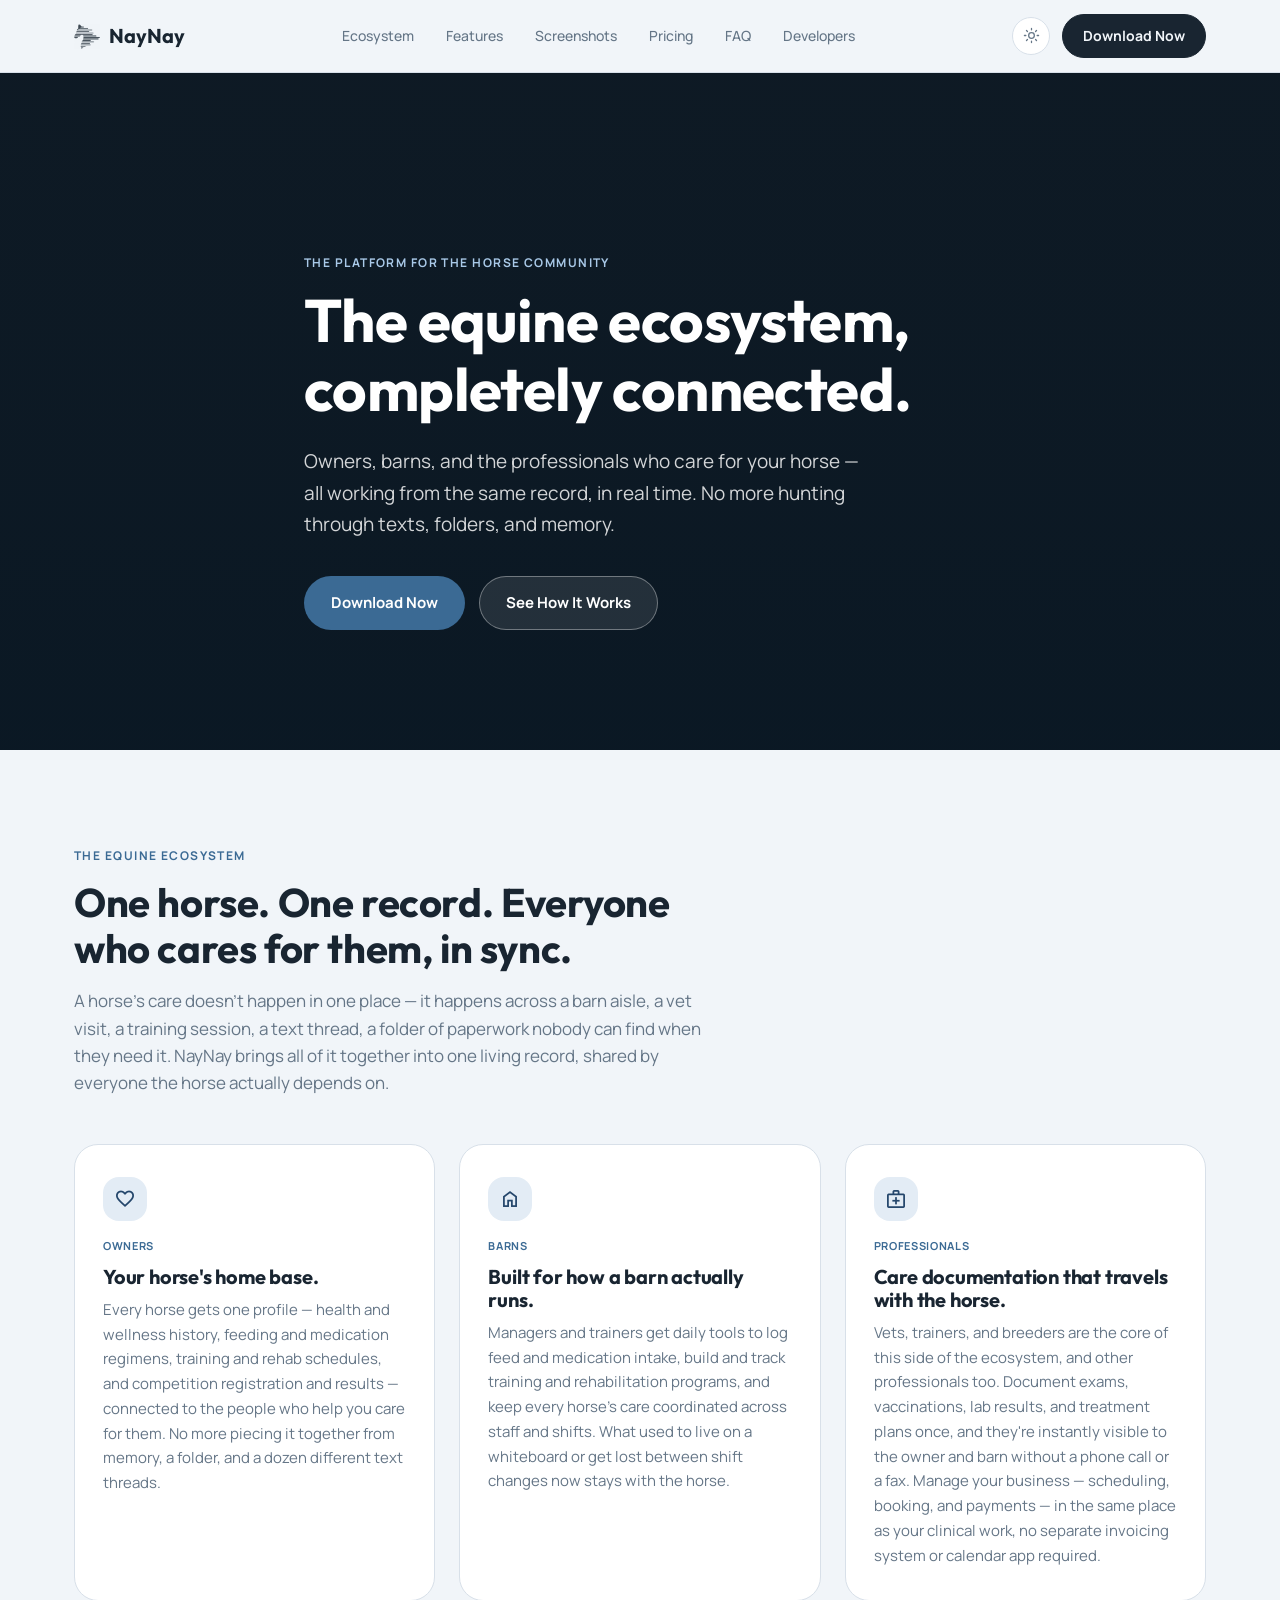
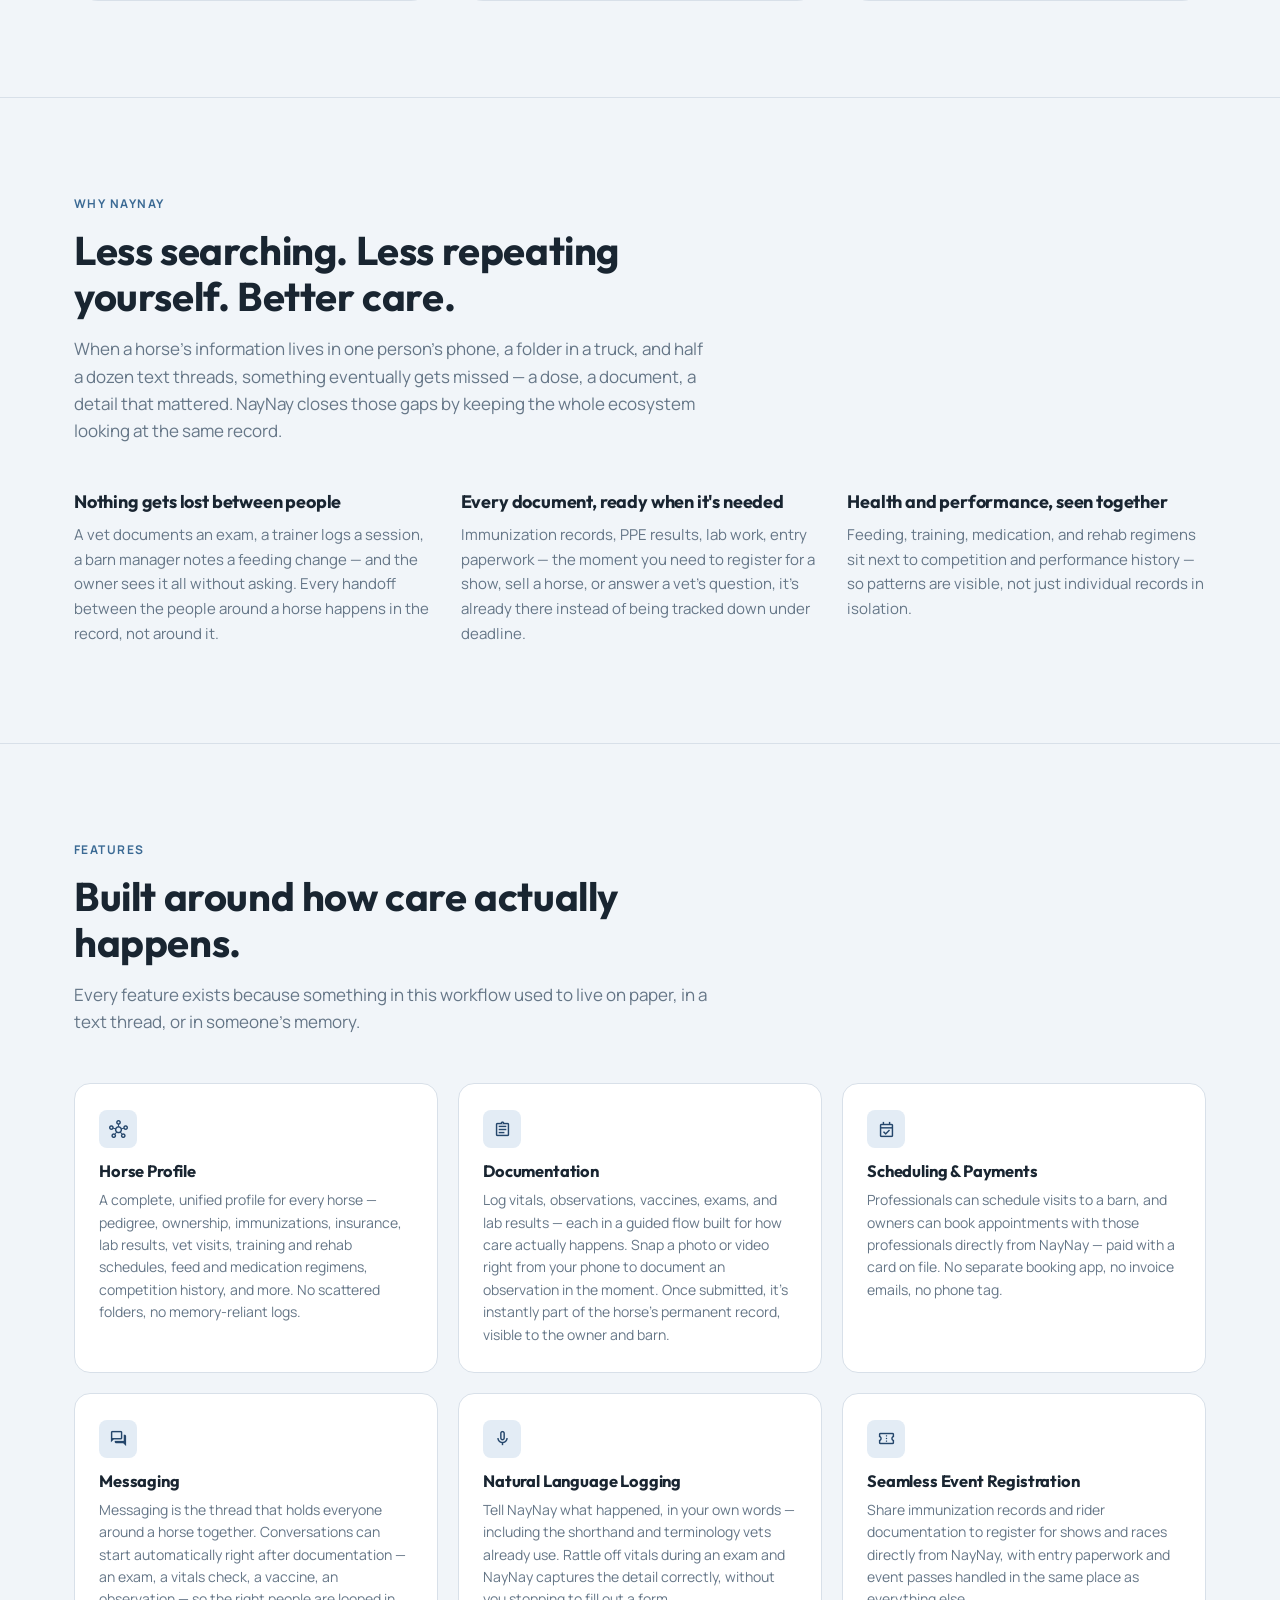
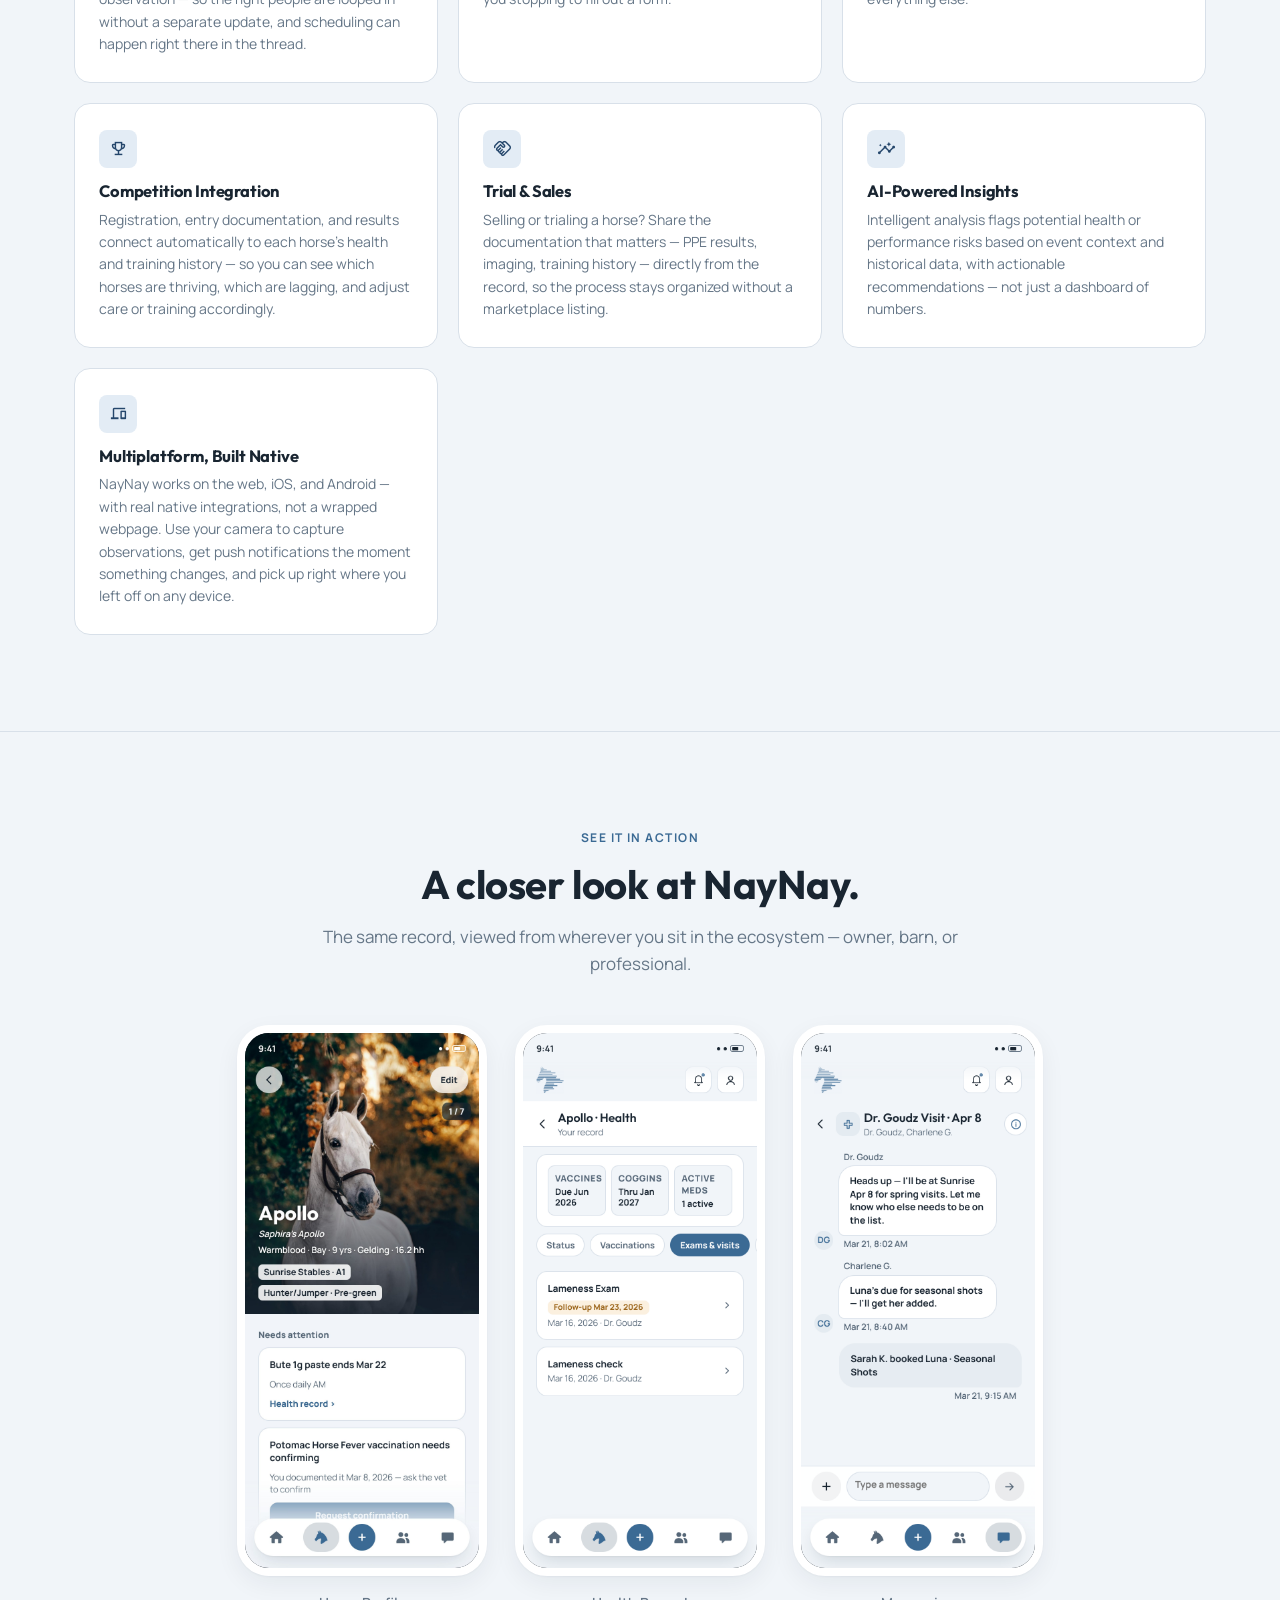
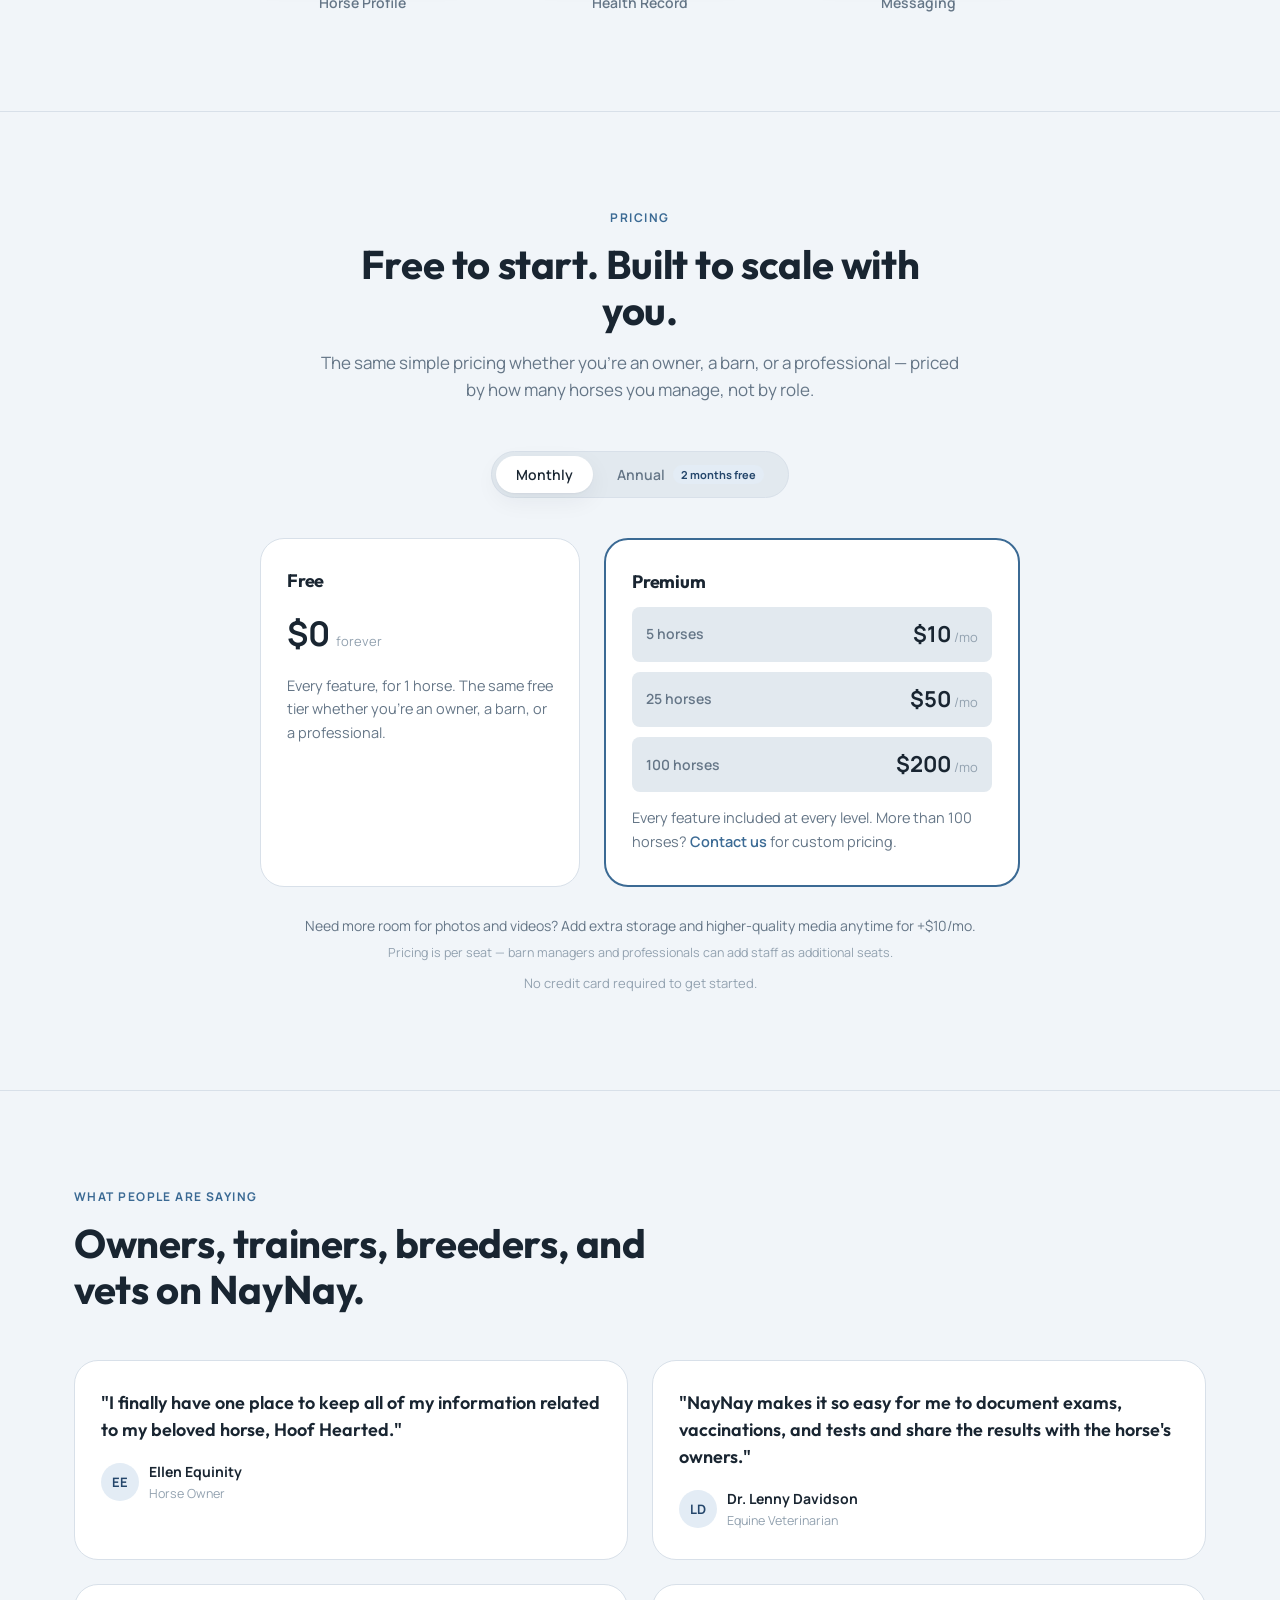
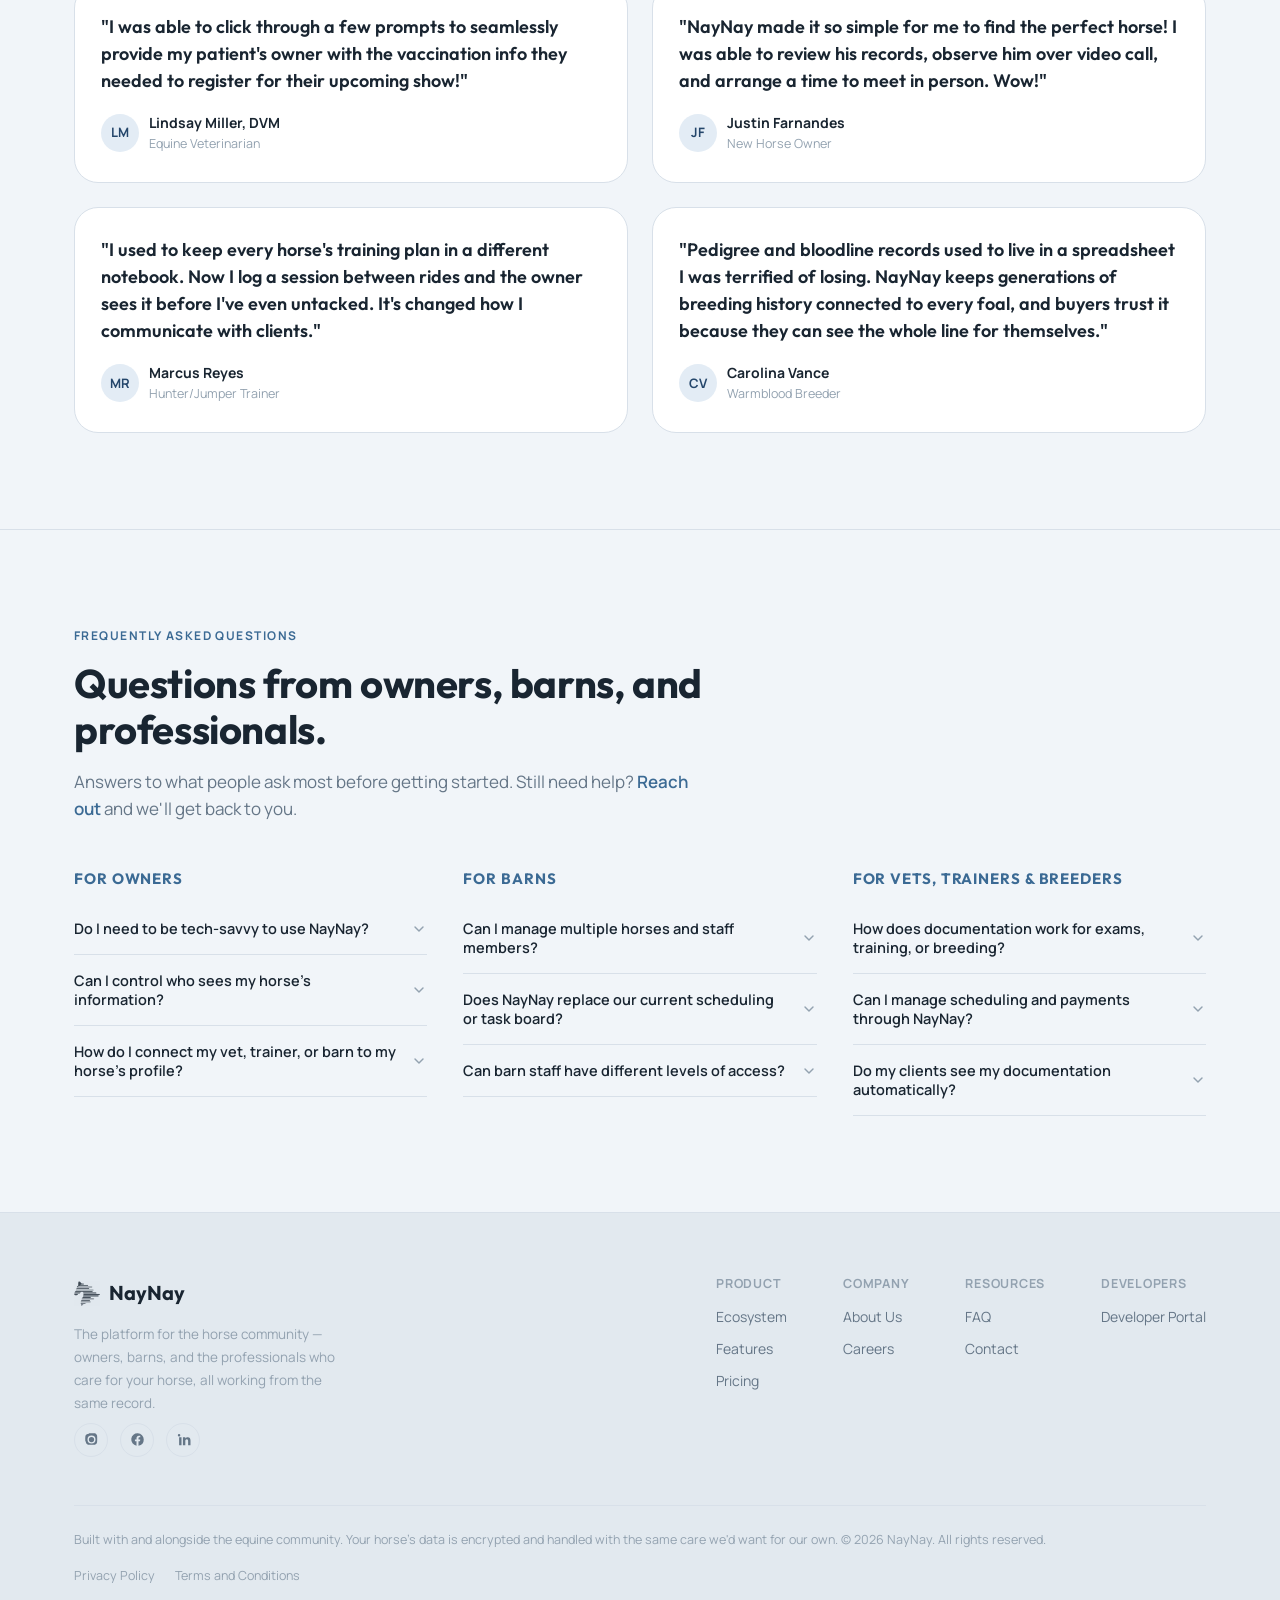
==== commit 47ed8ab8: "Rebrand to steel-blue design system, real app screenshots, updated pricing Align site colors/typogra" ====
--- a/index.html
+++ b/index.html
@@ -5,9 +5,11 @@
 <meta name="robots" content="noindex, nofollow" />
 <meta name="viewport" content="width=device-width, initial-scale=1.0" />
 <title>NayNay — The equine ecosystem, completely connected</title>
+<link rel="icon" href="favicon.ico" type="image/x-icon">
+<link rel="icon" type="image/png" sizes="256x256" href="images/favicon-mark.png">
 <meta name="description" content="NayNay is the platform for the horse community — owners, barns, and the professionals who care for your horse, all working from the same record." />
 <link rel="preconnect" href="https://fonts.googleapis.com">
-<link href="https://fonts.googleapis.com/css2?family=DM+Sans:wght@400;500;600;700&display=swap" rel="stylesheet">
+<link href="https://fonts.googleapis.com/css2?family=Outfit:wght@500;600;700&family=Manrope:wght@400;600;700;800&display=swap" rel="stylesheet">
 <link href="https://fonts.googleapis.com/css2?family=Material+Symbols+Outlined:opsz,wght,FILL,GRAD@20,400,0,0" rel="stylesheet">
 <link rel="stylesheet" href="styles.css">
 </head>
@@ -15,7 +17,7 @@
 
 <header class="site-header">
   <div class="wrap nav-row">
-    <a href="index.html" class="logo">NayNay</a>
+    <a href="index.html" class="logo"><span class="logo-mark" aria-hidden="true"></span>NayNay</a>
     <nav class="nav-links">
       <a href="#ecosystem">Ecosystem</a>
       <a href="#features">Features</a>
@@ -186,15 +188,24 @@
       </div>
       <div class="shots-row">
         <div class="shot-frame">
-          <div class="phone"><img src="images/screenshot-horse-profile.png" alt="NayNay horse profile screen showing Apollo's health, training, and appointment details" /></div>
+          <div class="phone">
+            <img class="shot-light" src="images/screenshot-horse-profile-light.jpg" alt="NayNay horse profile screen showing Apollo's health, training, and appointment details" />
+            <img class="shot-dark" src="images/screenshot-horse-profile-dark.jpg" alt="NayNay horse profile screen showing Apollo's health, training, and appointment details" />
+          </div>
           <p class="cap">Horse Profile</p>
         </div>
         <div class="shot-frame">
-          <div class="phone"><img src="images/screenshot-document-exam.png" alt="NayNay document exam screen for selecting a horse and beginning a guided vet exam" /></div>
-          <p class="cap">Document Exam</p>
+          <div class="phone">
+            <img class="shot-light" src="images/screenshot-health-exam-light.png" alt="NayNay health record screen showing Apollo's exams and visits, including a lameness exam with Dr. Goudz" />
+            <img class="shot-dark" src="images/screenshot-health-exam-dark.png" alt="NayNay health record screen showing Apollo's exams and visits, including a lameness exam with Dr. Goudz" />
+          </div>
+          <p class="cap">Health Record</p>
         </div>
         <div class="shot-frame">
-          <div class="phone"><img src="images/screenshot-messages.png" alt="NayNay messaging screen showing a conversation between a vet, barn manager, and owner" /></div>
+          <div class="phone">
+            <img class="shot-light" src="images/screenshot-messages-light.png" alt="NayNay messaging screen showing a conversation between a vet and barn manager about an upcoming visit" />
+            <img class="shot-dark" src="images/screenshot-messages-dark.png" alt="NayNay messaging screen showing a conversation between a vet and barn manager about an upcoming visit" />
+          </div>
           <p class="cap">Messaging</p>
         </div>
       </div>
@@ -230,12 +241,12 @@
               <span><span class="price-amount" data-monthly="$10" data-annual="$100">$10</span><span class="price-period" data-monthly="/mo" data-annual="/yr">/mo</span></span>
             </div>
             <div class="price-scale-row">
-              <span class="price-scale-label">20 horses</span>
-              <span><span class="price-amount" data-monthly="$20" data-annual="$200">$20</span><span class="price-period" data-monthly="/mo" data-annual="/yr">/mo</span></span>
+              <span class="price-scale-label">25 horses</span>
+              <span><span class="price-amount" data-monthly="$50" data-annual="$500">$50</span><span class="price-period" data-monthly="/mo" data-annual="/yr">/mo</span></span>
             </div>
             <div class="price-scale-row">
               <span class="price-scale-label">100 horses</span>
-              <span><span class="price-amount" data-monthly="$50" data-annual="$500">$50</span><span class="price-period" data-monthly="/mo" data-annual="/yr">/mo</span></span>
+              <span><span class="price-amount" data-monthly="$200" data-annual="$2,000">$200</span><span class="price-period" data-monthly="/mo" data-annual="/yr">/mo</span></span>
             </div>
           </div>
           <p>Every feature included at every level. More than 100 horses? <a href="#contact" style="color:var(--teal);font-weight:600;">Contact us</a> for custom pricing.</p>
@@ -414,7 +425,7 @@
   <div class="wrap">
     <div class="footer-top">
       <div class="footer-brand">
-        <a href="index.html" class="logo">NayNay</a>
+        <a href="index.html" class="logo"><span class="logo-mark" aria-hidden="true"></span>NayNay</a>
         <p>The platform for the horse community — owners, barns, and the professionals who care for your horse, all working from the same record.</p>
         <div class="footer-social">
           <a href="#" aria-label="Instagram"><svg viewBox="0 0 24 24" fill="currentColor"><path d="M12 2c2.7 0 3 0 4.1.1 1.1 0 1.8.2 2.2.4.6.2 1 .5 1.4.9.4.4.7.9.9 1.4.2.4.4 1.1.4 2.2.1 1.2.1 1.5.1 4.2s0 3-.1 4.1c0 1.1-.2 1.8-.4 2.2-.2.6-.5 1-.9 1.4-.4.4-.9.7-1.4.9-.4.2-1.1.4-2.2.4-1.2.1-1.5.1-4.2.1s-3 0-4.1-.1c-1.1 0-1.8-.2-2.2-.4-.6-.2-1-.5-1.4-.9-.4-.4-.7-.9-.9-1.4-.2-.4-.4-1.1-.4-2.2C2 15 2 14.7 2 12s0-3 .1-4.1c0-1.1.2-1.8.4-2.2.2-.6.5-1 .9-1.4.4-.4.9-.7 1.4-.9.4-.2 1.1-.4 2.2-.4C8 2 8.3 2 11 2h1zm0 3.6a6.4 6.4 0 100 12.8 6.4 6.4 0 000-12.8zm0 10.6a4.2 4.2 0 110-8.4 4.2 4.2 0 010 8.4zm6.6-10.9a1.5 1.5 0 11-3 0 1.5 1.5 0 013 0z"/></svg></a>
--- a/styles.css
+++ b/styles.css
@@ -1,24 +1,24 @@
 /* ===================================================================
    NayNay Marketing Site — Shared Stylesheet
-   Light mode: clean SaaS baseline. Dark mode: matches the real
-   NayNay app's navy/teal tokens exactly.
+   Tokens mirror the shipped app's design system (steel-blue brand,
+   Outfit/Manrope type) — see NayNay_Design/design-source/design_handoff_foundations/tokens.json.
 =================================================================== */
 
 :root{
-  --radius-sm:8px; --radius-md:12px; --radius-lg:20px; --radius-full:999px;
+  --radius-sm:8px; --radius-md:16px; --radius-lg:24px; --radius-full:999px;
 
   /* Light mode (default) */
-  --bg:#F7FAFB;
+  --bg:#F1F5F9;
   --surface:#FFFFFF;
-  --surface-alt:#EFF5F6;
-  --border:#DCE8EA;
-  --border-strong:#B9D3D6;
-  --text:#0E1E2E;
-  --text2:#43606E;
-  --text3:#7391A0;
-  --teal:#0F6E56;
-  --teal-strong:#0A4F3E;
-  --teal-bg:#E2F0F0;
+  --surface-alt:#E2E9EF;
+  --border:#D8E0E9;
+  --border-strong:#B0BFCE;
+  --text:#192531;
+  --text2:#657687;
+  --text3:#93A2B0;
+  --teal:#3B6A94;
+  --teal-strong:#24466B;
+  --teal-bg:#E3ECF5;
   --amber:#8A5A00;
   --amber-bg:#FFF3E0;
   --red:#8A2020;
@@ -28,17 +28,17 @@
 }
 
 [data-theme="dark"]{
-  --bg:#0A1824;
-  --surface:#112030;
-  --surface-alt:#0D1E2C;
-  --border:rgba(255,255,255,0.09);
-  --border-strong:rgba(255,255,255,0.18);
-  --text:#E0EEF5;
-  --text2:#9AC0CE;
-  --text3:#6C93A2;
-  --teal:#3EC8DC;
-  --teal-strong:#A8E8F0;
-  --teal-bg:#0D2535;
+  --bg:#131C25;
+  --surface:#1A242F;
+  --surface-alt:#233140;
+  --border:#293748;
+  --border-strong:#3A4B60;
+  --text:#DDE4EC;
+  --text2:#8595A6;
+  --text3:#647689;
+  --teal:#8FBDE7;
+  --teal-strong:#C3DDF3;
+  --teal-bg:#1B2E42;
   --amber:#D4A040;
   --amber-bg:#2A1A00;
   --red:#E06060;
@@ -53,14 +53,14 @@
   margin:0;
   background:var(--bg);
   color:var(--text);
-  font-family:'DM Sans', -apple-system, BlinkMacSystemFont, sans-serif;
+  font-family:'Manrope', -apple-system, BlinkMacSystemFont, sans-serif;
   font-size:16px;
   line-height:1.6;
   -webkit-font-smoothing:antialiased;
   transition:background 0.25s ease, color 0.25s ease;
 }
 h1,h2,h3,h4{
-  font-family:'DM Sans', -apple-system, BlinkMacSystemFont, sans-serif;
+  font-family:'Outfit', -apple-system, BlinkMacSystemFont, sans-serif;
   font-weight:700;
   line-height:1.15;
   margin:0;
@@ -102,8 +102,13 @@
   border-bottom:1px solid var(--border);
 }
 .nav-row{ display:flex; align-items:center; justify-content:space-between; height:72px; }
-.logo{ display:flex; align-items:center; gap:9px; font-family:'DM Sans',sans-serif; font-weight:700; font-size:20px; }
+.logo{ display:flex; align-items:center; gap:9px; font-family:'Outfit',sans-serif; font-weight:700; font-size:20px; }
 .logo svg{ flex-shrink:0; }
+.logo-mark{
+  width:26px; height:26px; flex-shrink:0; background-color:currentColor;
+  -webkit-mask:url(images/naynay-logo-mark.png) center/contain no-repeat;
+  mask:url(images/naynay-logo-mark.png) center/contain no-repeat;
+}
 .nav-links{ display:flex; align-items:center; gap:32px; }
 .nav-links a{ font-size:14px; font-weight:500; color:var(--text2); transition:color 0.15s; display:inline-flex; align-items:center; gap:5px; }
 .nav-links a .material-symbols-outlined{ font-size:17px; }
@@ -139,7 +144,7 @@
 }
 .btn:hover{ transform:translateY(-1px); }
 .btn-primary{ background:var(--teal); color:#fff; }
-[data-theme="dark"] .btn-primary{ color:#00302f; }
+[data-theme="dark"] .btn-primary{ color:#10151B; }
 .btn-secondary{ background:transparent; color:var(--text); border-color:var(--border-strong); }
 .btn-ghost-onDark{ background:rgba(255,255,255,0.1); color:#fff; border-color:rgba(255,255,255,0.35); }
 .btn-row{ display:flex; gap:14px; flex-wrap:wrap; }
@@ -148,7 +153,7 @@
 .hero{
   position:relative; overflow:hidden; color:#fff;
   padding:180px 0 120px;
-  background:#0A1824;
+  background:#131C25;
 }
 .hero-bg{ position:absolute; inset:0; overflow:hidden; }
 .hero-bg video{
@@ -169,7 +174,7 @@
 }
 .hero-bg::after{ content:''; position:absolute; inset:0; background:var(--overlay-scrim); }
 .hero-inner{ position:relative; z-index:2; max-width:720px; }
-.hero .eyebrow{ color:#8FE3E8; }
+.hero .eyebrow{ color:#A9C9E8; }
 .hero h1{ font-size:clamp(36px,6vw,60px); color:#fff; margin-bottom:22px; }
 .hero p.lead{ font-size:19px; color:rgba(255,255,255,0.82); max-width:560px; margin-bottom:36px; line-height:1.65; }
 
@@ -179,8 +184,8 @@
 .eco-line{ stroke:var(--border-strong); stroke-width:1.5; }
 .eco-node circle{ fill:var(--surface); stroke:var(--border-strong); stroke-width:1.5; }
 .eco-node-center circle{ fill:var(--teal-bg); stroke:var(--teal); stroke-width:2; }
-.eco-node-title{ font-family:'DM Sans',sans-serif; font-size:13px; font-weight:700; fill:var(--teal-strong); }
-.eco-node-label{ font-family:'DM Sans',sans-serif; font-size:14px; font-weight:600; fill:var(--text); }
+.eco-node-title{ font-family:'Outfit',sans-serif; font-size:13px; font-weight:700; fill:var(--teal-strong); }
+.eco-node-label{ font-family:'Manrope',sans-serif; font-size:14px; font-weight:600; fill:var(--text); }
 
 .eco-grid{ display:grid; grid-template-columns:repeat(3,1fr); gap:24px; margin-top:16px; }
 .eco-card{
@@ -229,10 +234,13 @@
 .shot-frame{ text-align:center; max-width:250px; }
 .shot-frame .phone{
   border-radius:32px; border:8px solid var(--surface); box-shadow:var(--shadow);
-  overflow:hidden; background:#0A1824;
+  overflow:hidden; background:#131C25;
 }
 [data-theme="dark"] .shot-frame .phone{ border-color:var(--surface-alt); }
 .shot-frame .phone img{ display:block; width:100%; }
+.shot-frame .phone img.shot-dark{ display:none; }
+[data-theme="dark"] .shot-frame .phone img.shot-light{ display:none; }
+[data-theme="dark"] .shot-frame .phone img.shot-dark{ display:block; }
 .shot-frame .cap{ margin-top:16px; font-size:14px; font-weight:600; color:var(--text2); }
 
 /* ---------------- Pricing ---------------- */
@@ -260,7 +268,7 @@
   position:absolute; top:-13px; left:26px; font-size:11px; font-weight:700;
   background:var(--teal); color:#fff; padding:4px 12px; border-radius:var(--radius-full);
 }
-[data-theme="dark"] .price-badge{ color:#00302f; }
+[data-theme="dark"] .price-badge{ color:#10151B; }
 .price-card h3{ font-size:18px; margin-bottom:14px; }
 .price-amount{ font-size:22px; font-weight:700; color:var(--text); display:inline; }
 .price-period{ font-size:13px; color:var(--text3); display:inline; margin-left:3px; }
@@ -283,7 +291,7 @@
   background:var(--surface); border:1px solid var(--border); border-radius:var(--radius-lg);
   padding:28px 26px;
 }
-.testi-card p.quote{ font-family:'DM Sans',sans-serif; font-weight:600; font-size:18px; line-height:1.5; color:var(--text); margin-bottom:18px; }
+.testi-card p.quote{ font-family:'Outfit',sans-serif; font-weight:600; font-size:18px; line-height:1.5; color:var(--text); margin-bottom:18px; }
 .testi-meta{ display:flex; align-items:center; gap:10px; }
 .testi-avatar{
   width:38px; height:38px; border-radius:50%; background:var(--teal-bg); color:var(--teal-strong);
@@ -316,7 +324,7 @@
 .footer-brand .logo{ margin-bottom:14px; }
 .footer-brand p{ font-size:13.5px; color:var(--text3); line-height:1.7; }
 .footer-cols{ display:flex; gap:56px; flex-wrap:wrap; }
-.footer-col h4{ font-family:'DM Sans',sans-serif; font-size:12.5px; font-weight:700; text-transform:uppercase; letter-spacing:0.06em; color:var(--text3); margin-bottom:14px; }
+.footer-col h4{ font-family:'Manrope',sans-serif; font-size:12.5px; font-weight:700; text-transform:uppercase; letter-spacing:0.06em; color:var(--text3); margin-bottom:14px; }
 .footer-col a{ display:block; font-size:14px; color:var(--text2); margin-bottom:10px; }
 .footer-col a:hover{ color:var(--teal); }
 .footer-social{ display:flex; gap:12px; margin-top:8px; }
@@ -348,7 +356,7 @@
 .team-card{ text-align:center; }
 .team-avatar{
   width:88px; height:88px; border-radius:50%; margin:0 auto 16px; background:var(--teal-bg); color:var(--teal-strong);
-  display:flex; align-items:center; justify-content:center; font-size:26px; font-weight:700; font-family:'DM Sans',sans-serif;
+  display:flex; align-items:center; justify-content:center; font-size:26px; font-weight:700; font-family:'Outfit',sans-serif;
 }
 .team-name{ font-size:16px; font-weight:700; margin-bottom:4px; }
 .team-title{ font-size:13.5px; color:var(--text3); }
@@ -380,7 +388,7 @@
   padding:24px 20px;
 }
 .dev-step-num{
-  font-family:'DM Sans',sans-serif; font-size:13px; font-weight:700; color:var(--teal-strong);
+  font-family:'Manrope',sans-serif; font-size:13px; font-weight:700; color:var(--teal-strong);
   background:var(--teal-bg); display:inline-flex; align-items:center; justify-content:center;
   width:32px; height:32px; border-radius:50%; margin-bottom:14px;
 }
@@ -390,7 +398,7 @@
 @media(max-width:560px){ .dev-steps{ grid-template-columns:1fr; } }
 
 .code-block{
-  background:#0A1824; border-radius:var(--radius-lg); overflow:hidden; margin-bottom:36px;
+  background:#131C25; border-radius:var(--radius-lg); overflow:hidden; margin-bottom:36px;
   border:1px solid var(--border);
 }
 .code-block-head{
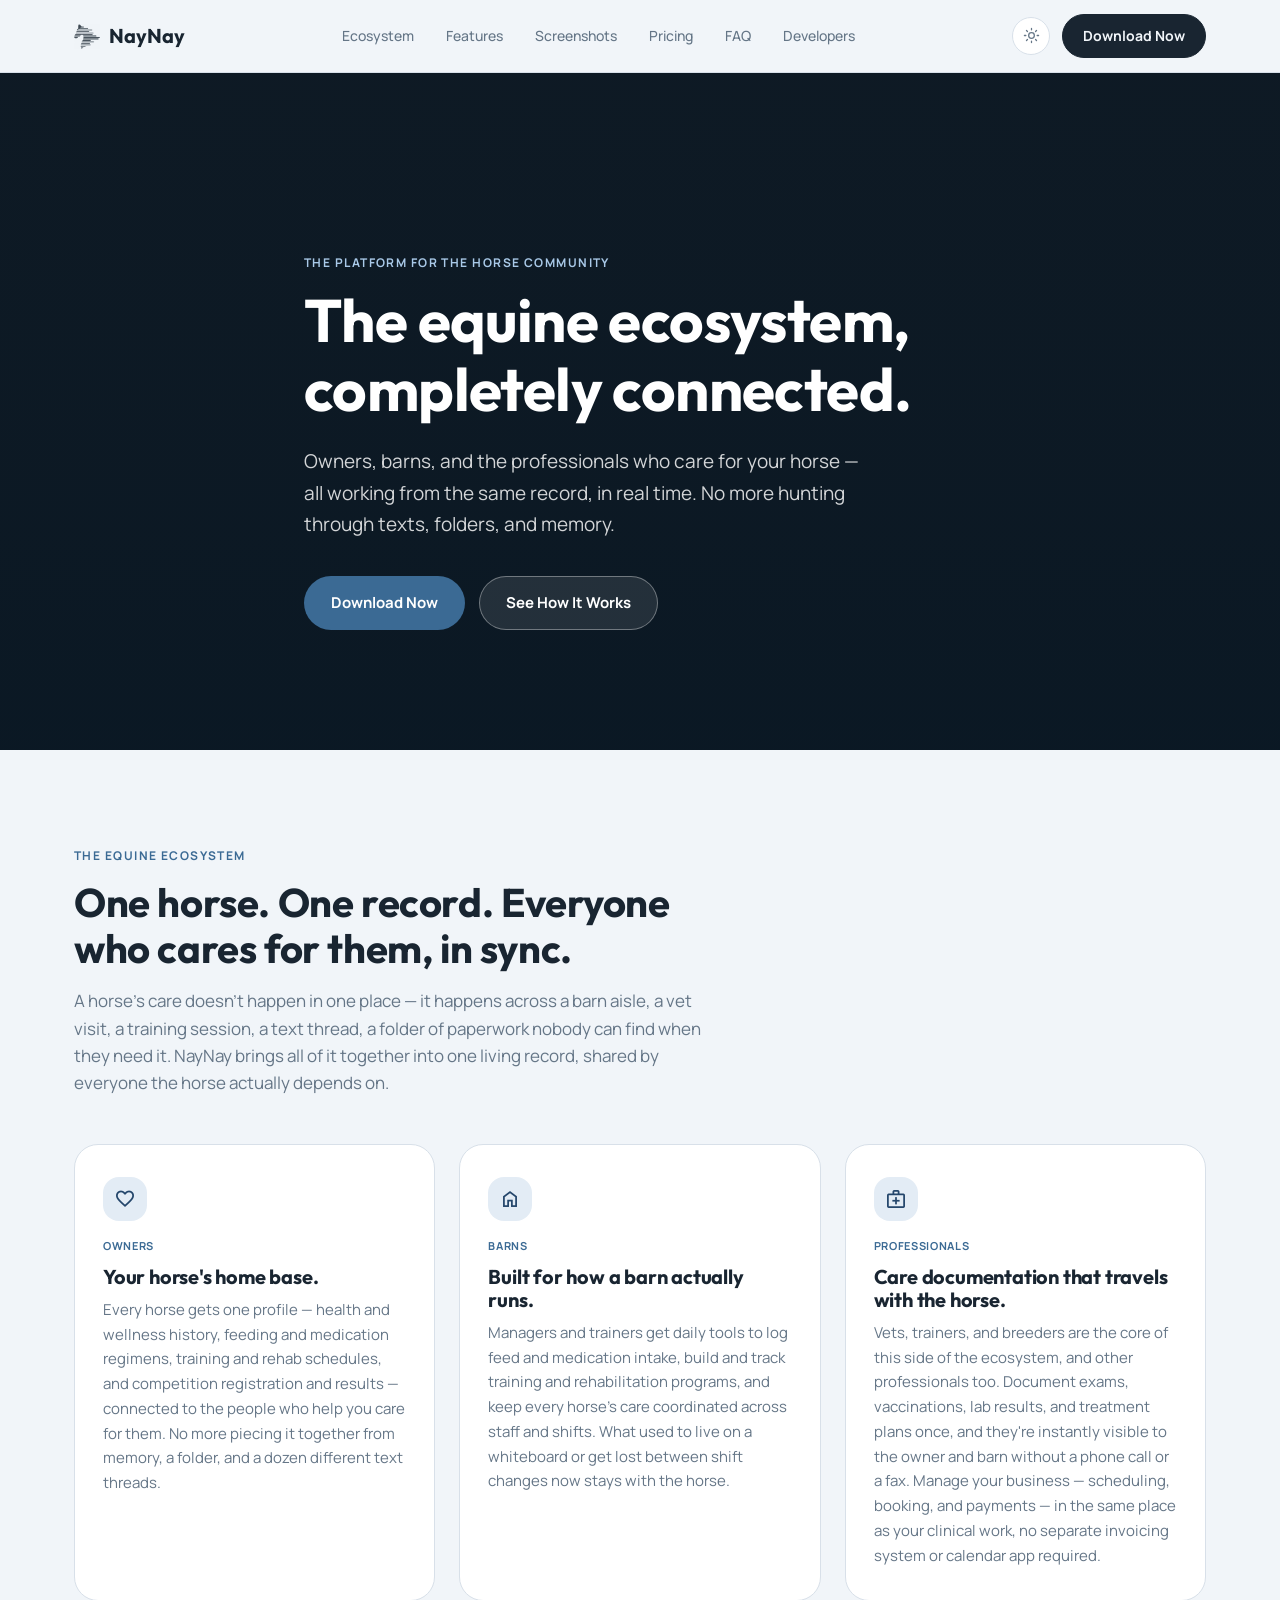
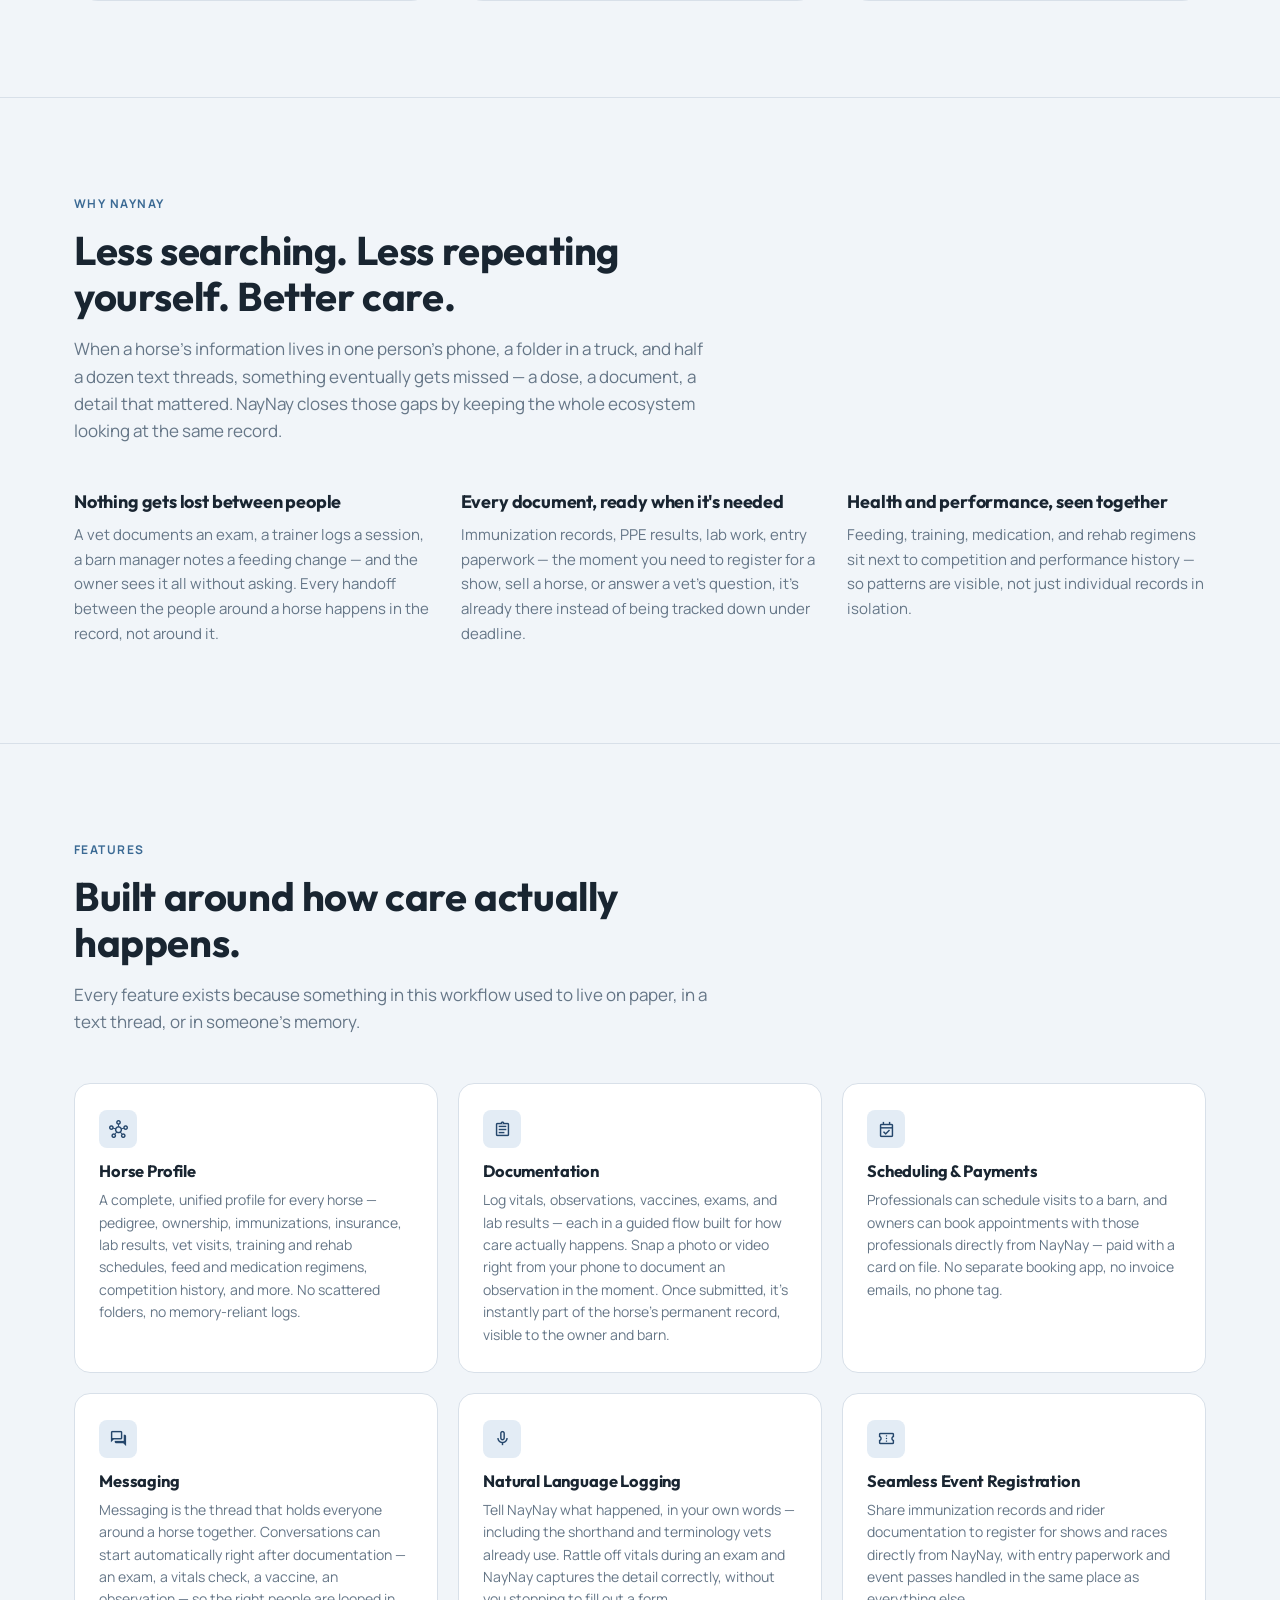
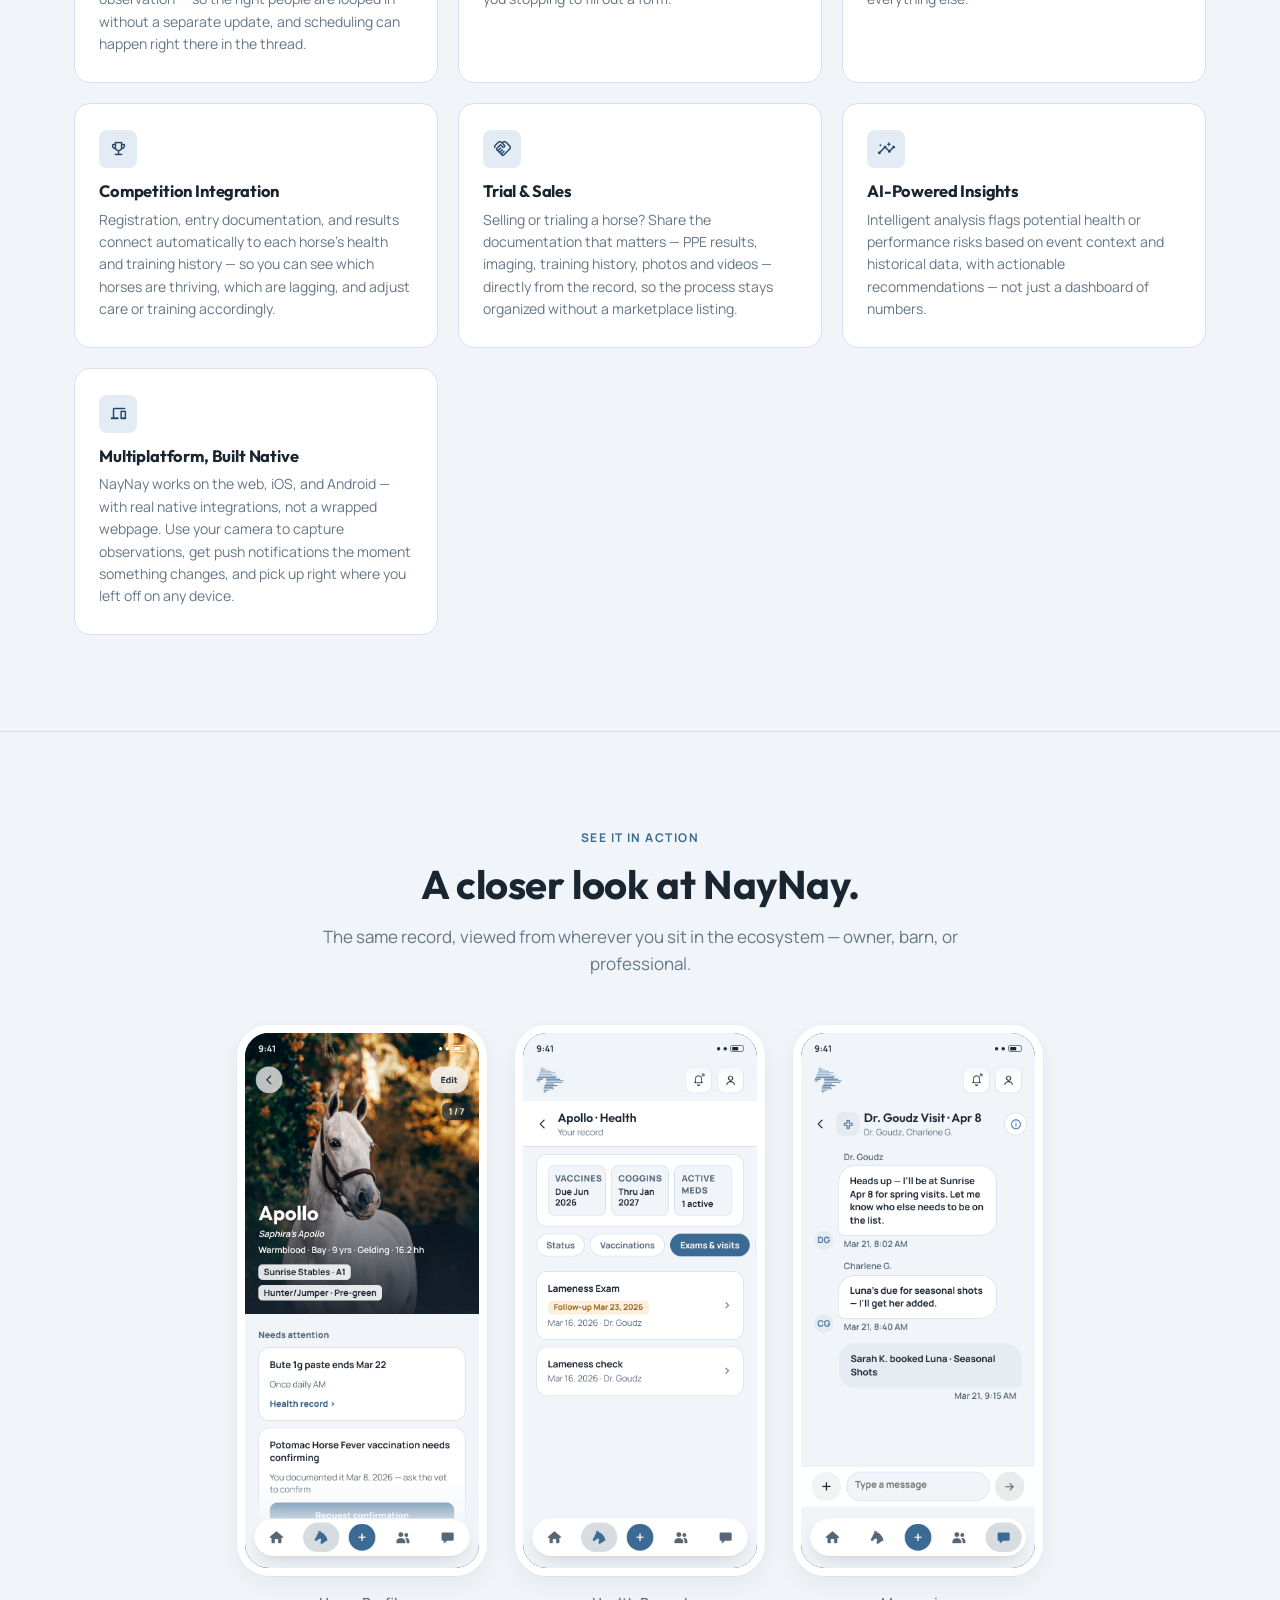
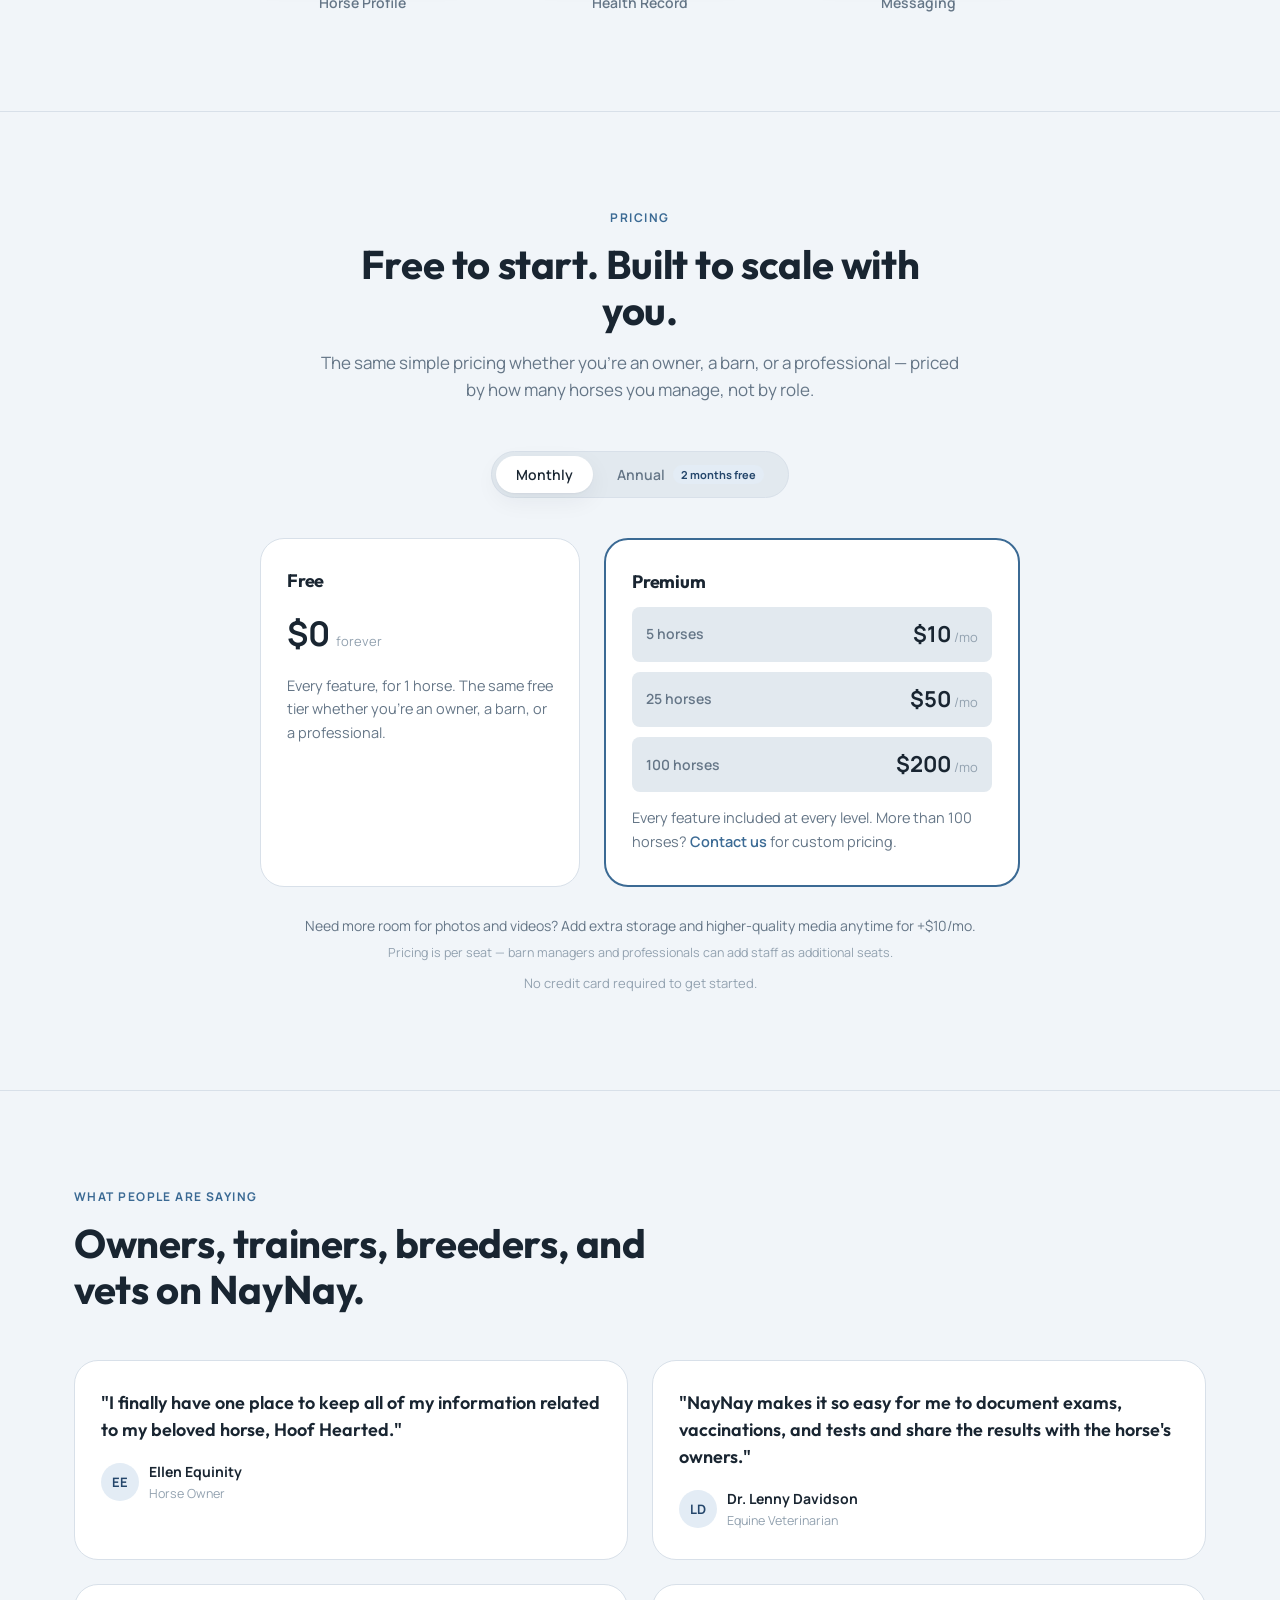
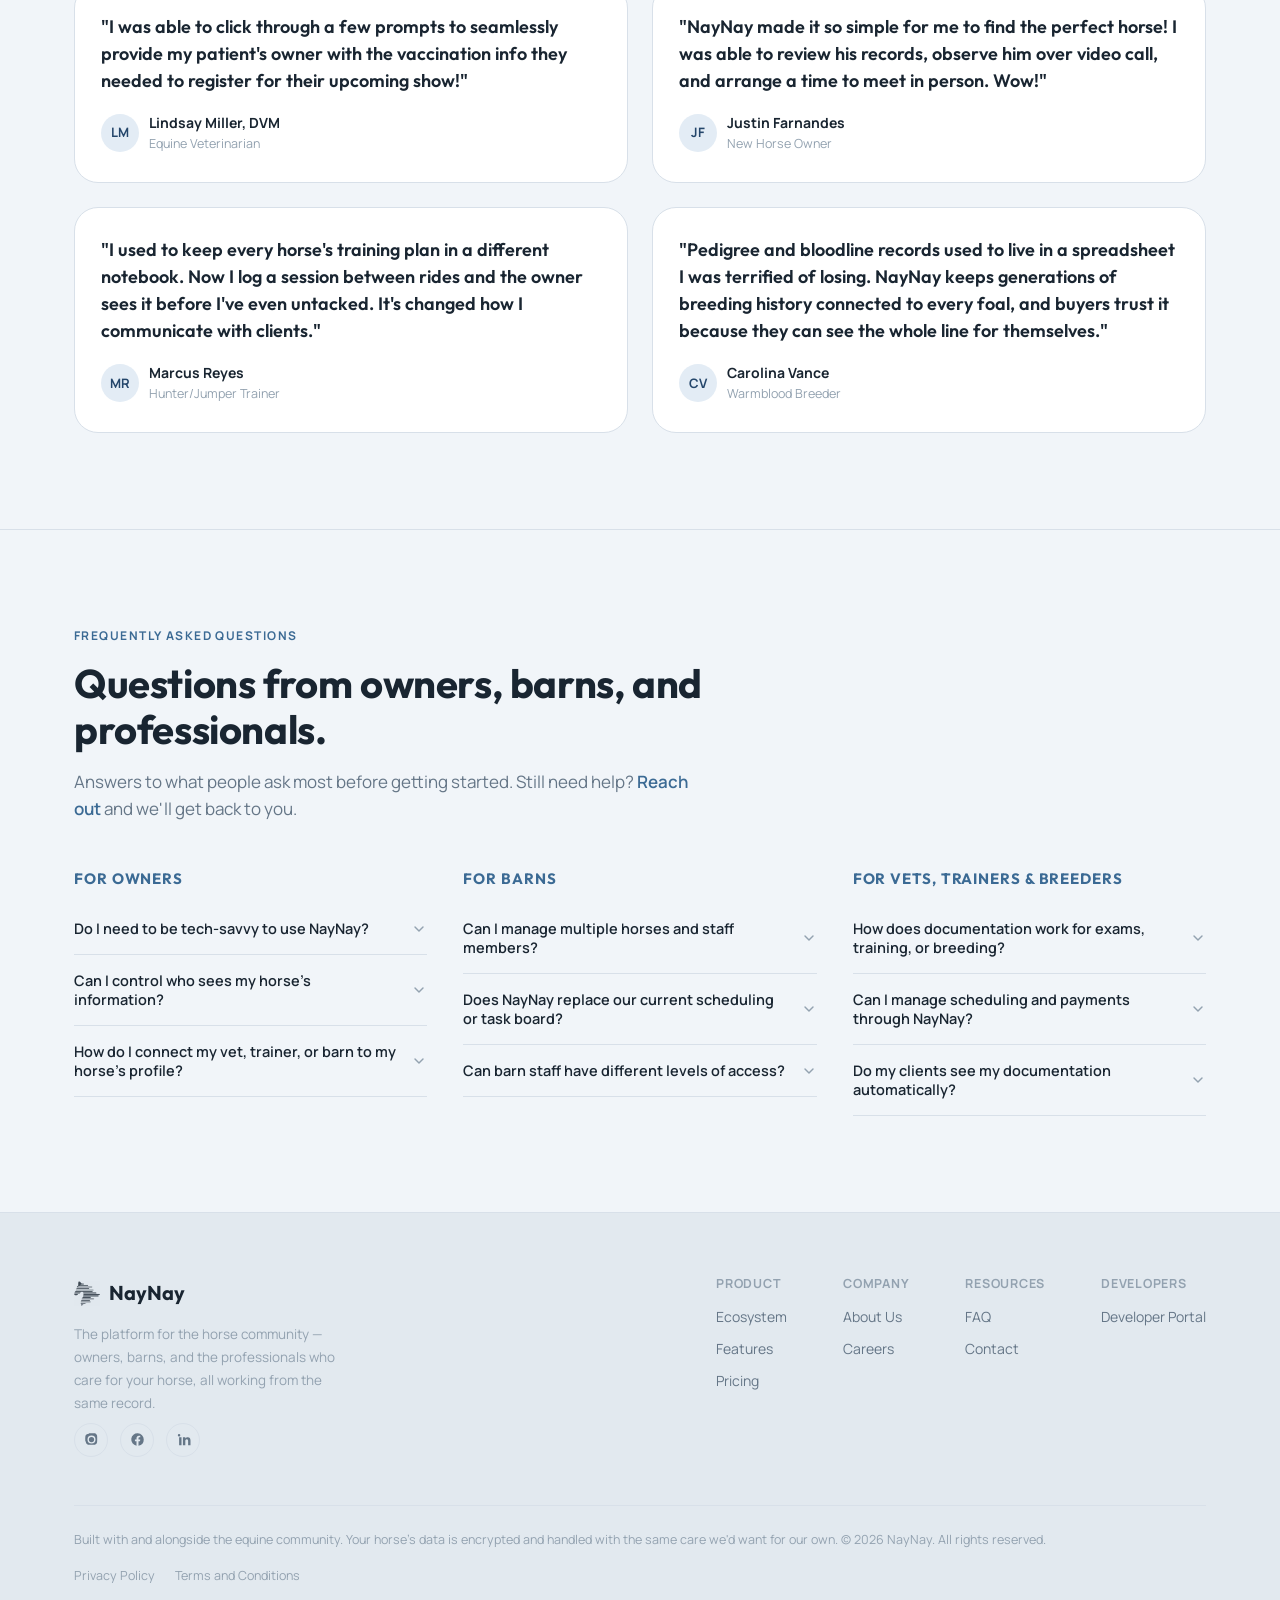
==== commit 82f19158: "Add photos and videos to Trial & Sales feature description Co-Authored-By: Claude Sonnet 5 <noreply@" ====
--- a/index.html
+++ b/index.html
@@ -162,7 +162,7 @@
         <div class="feature-card">
           <span class="material-symbols-outlined feature-icon">handshake</span>
           <h3>Trial &amp; Sales</h3>
-          <p>Selling or trialing a horse? Share the documentation that matters — PPE results, imaging, training history — directly from the record, so the process stays organized without a marketplace listing.</p>
+          <p>Selling or trialing a horse? Share the documentation that matters — PPE results, imaging, training history, photos and videos — directly from the record, so the process stays organized without a marketplace listing.</p>
         </div>
         <div class="feature-card">
           <span class="material-symbols-outlined feature-icon">insights</span>
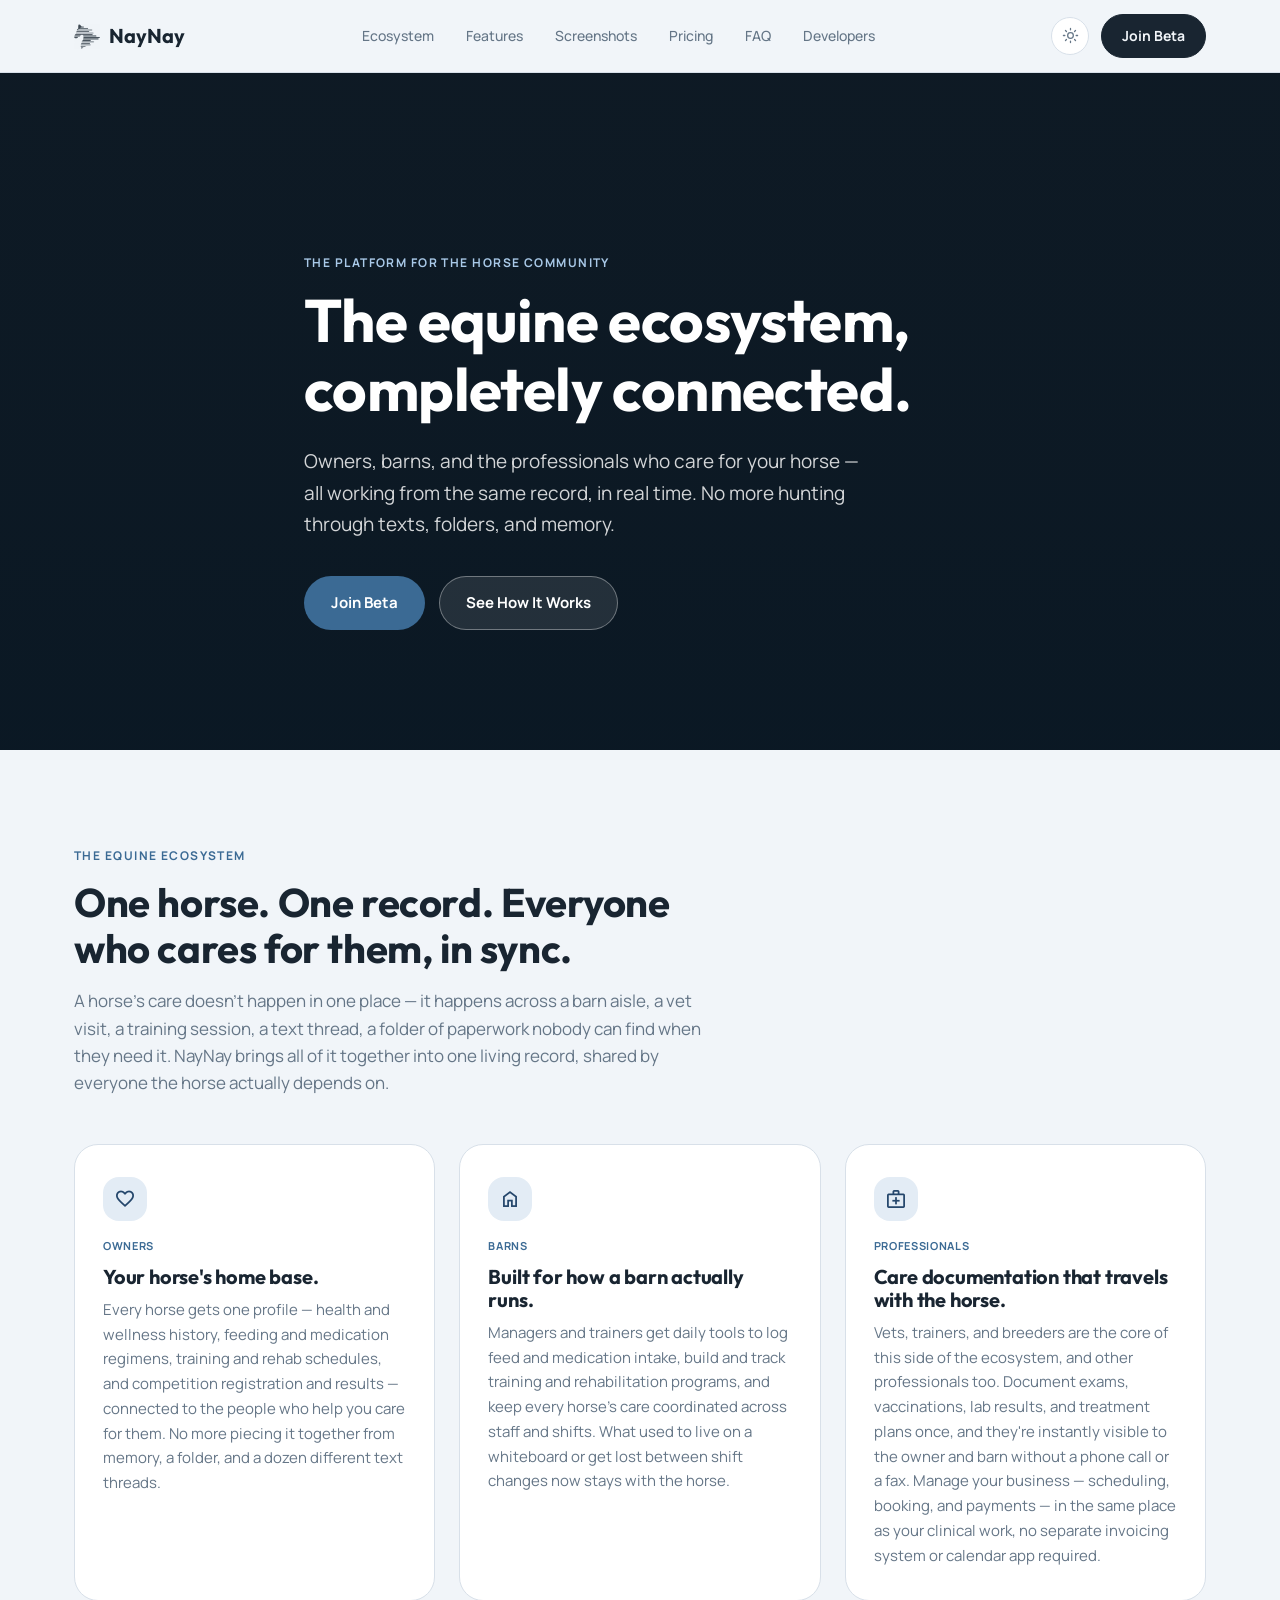
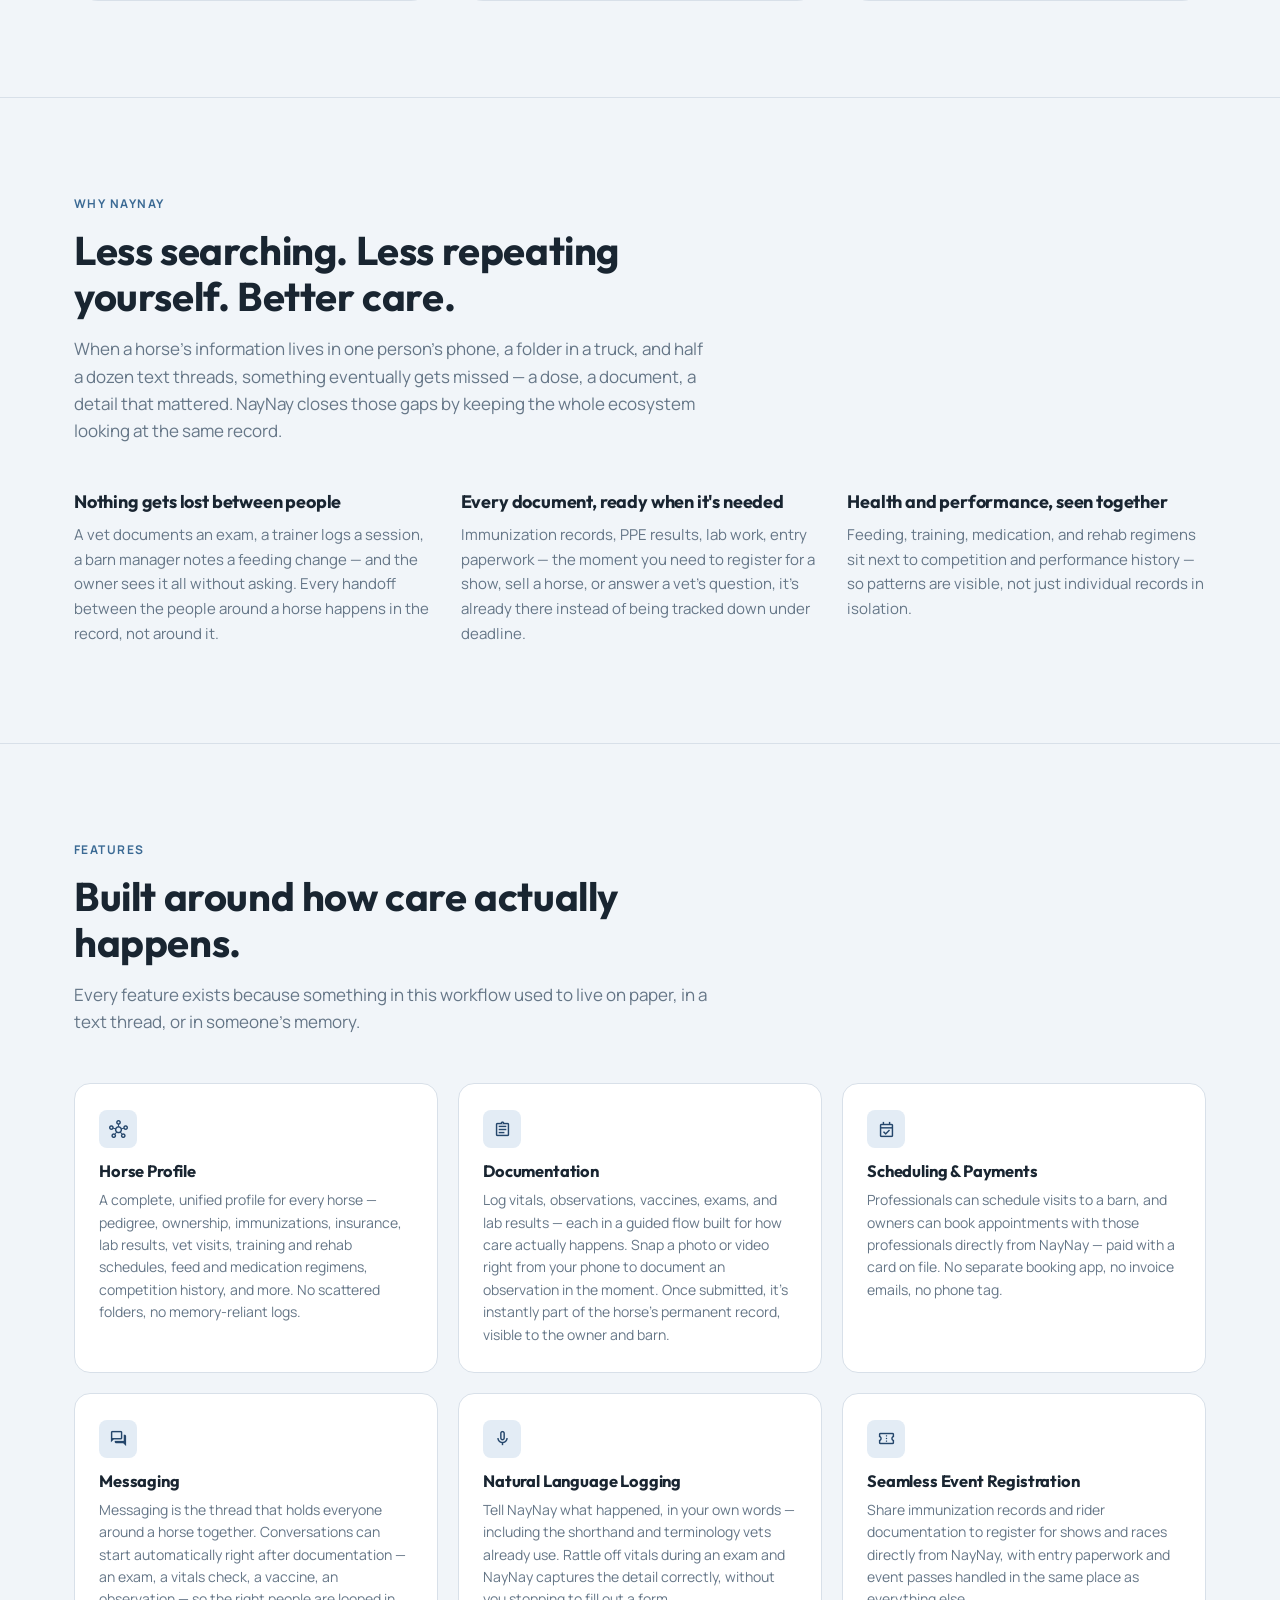
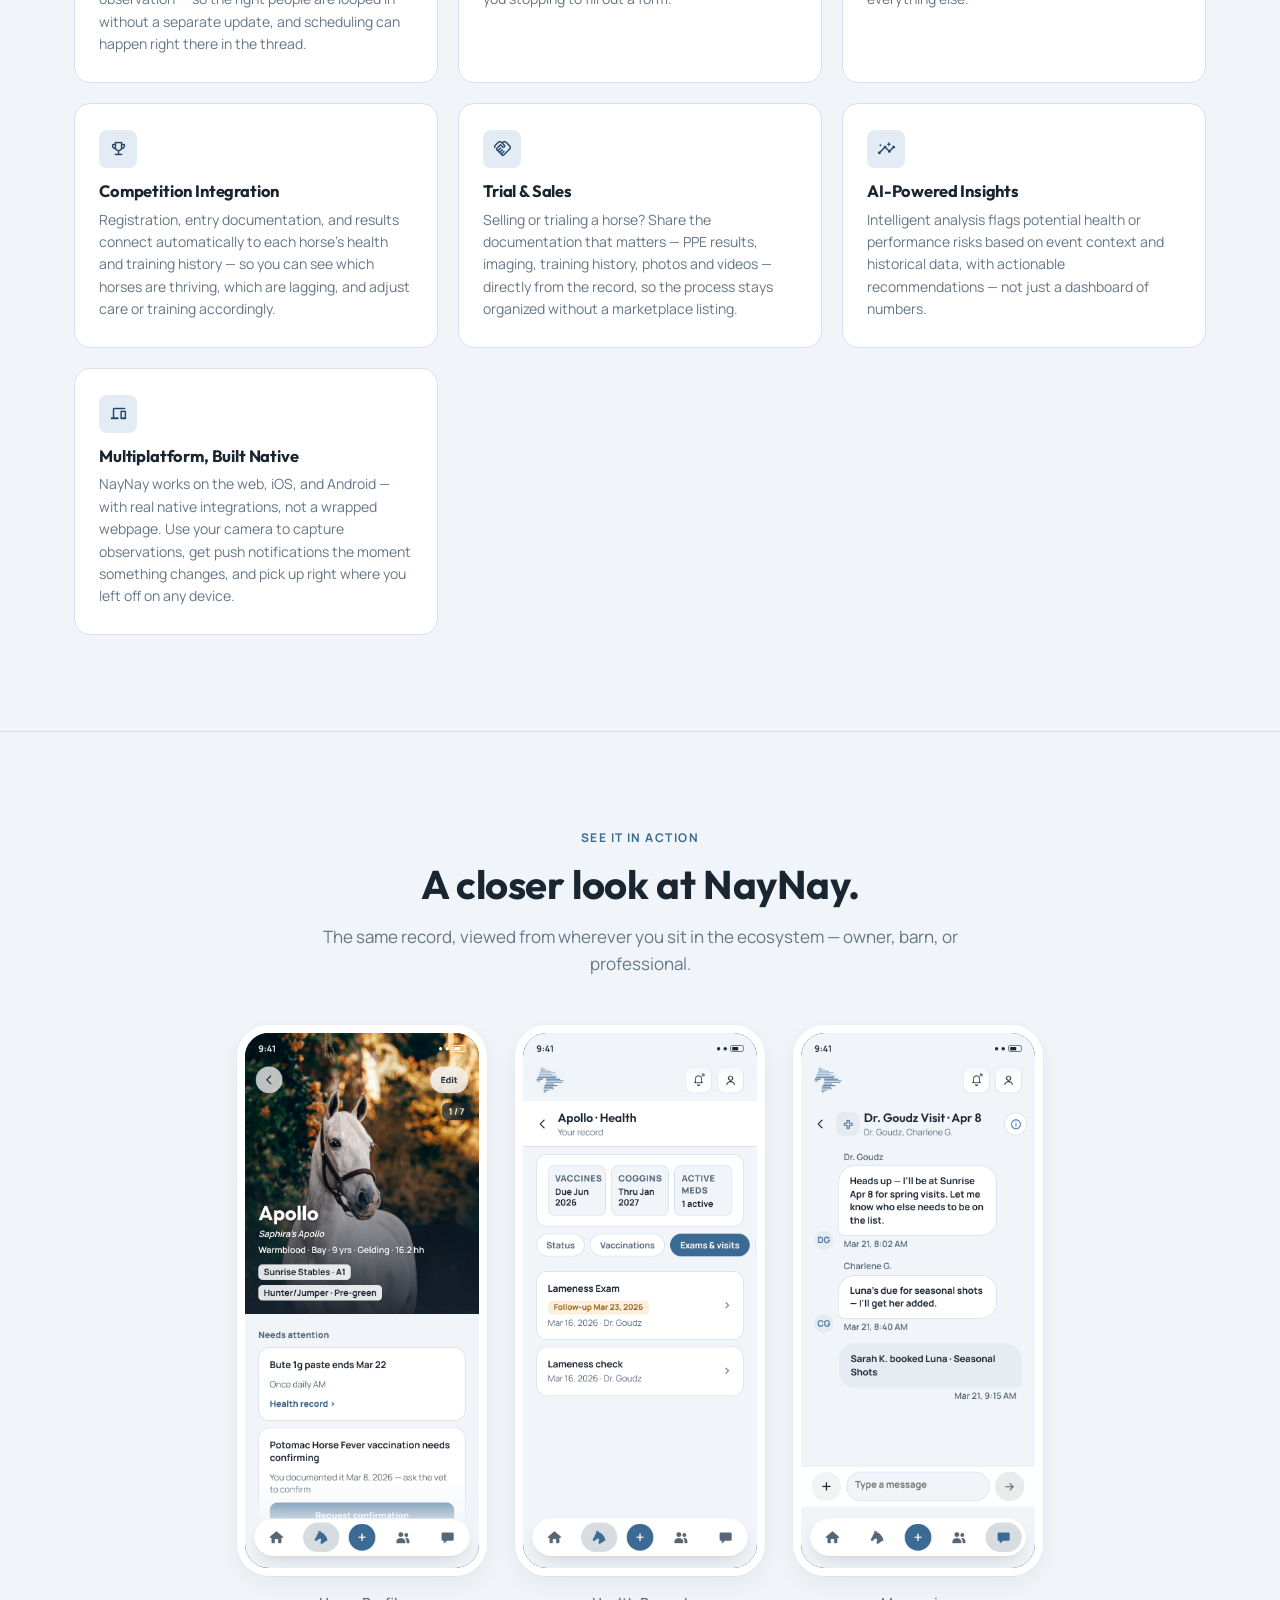
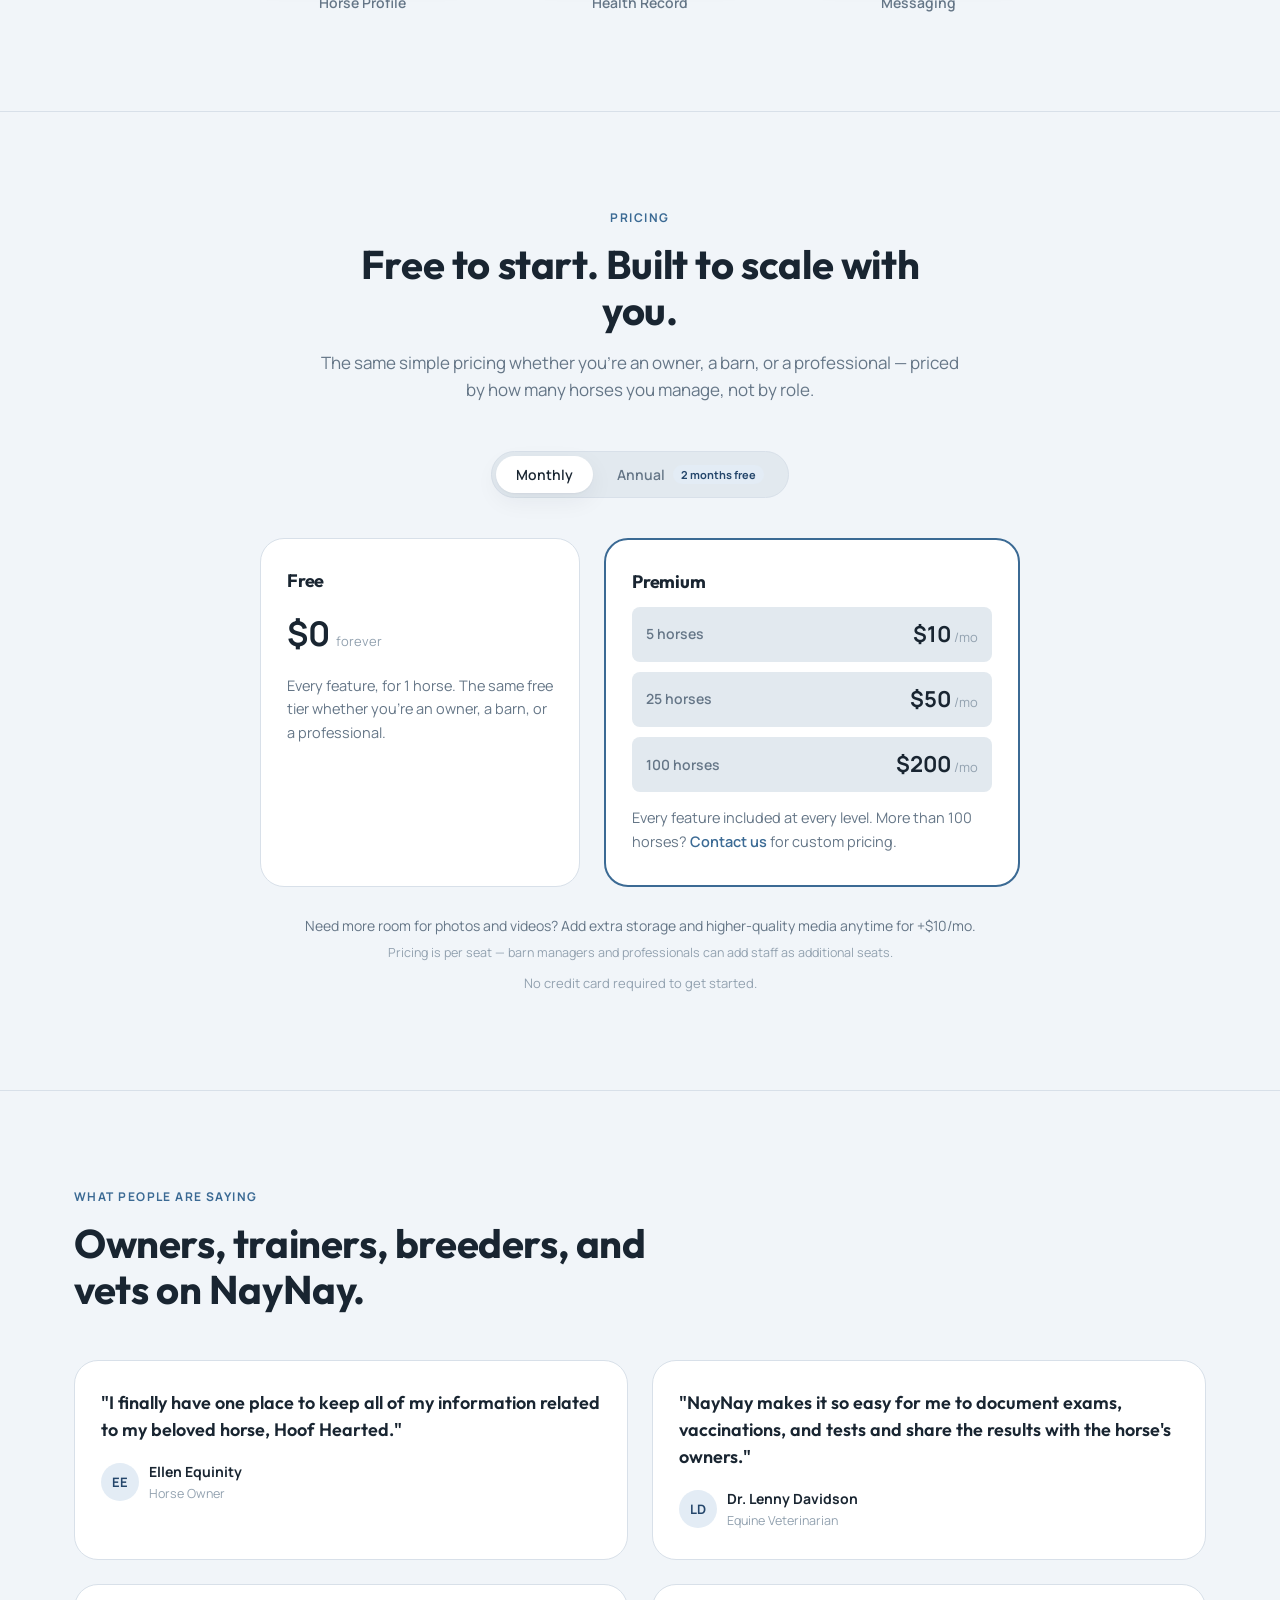
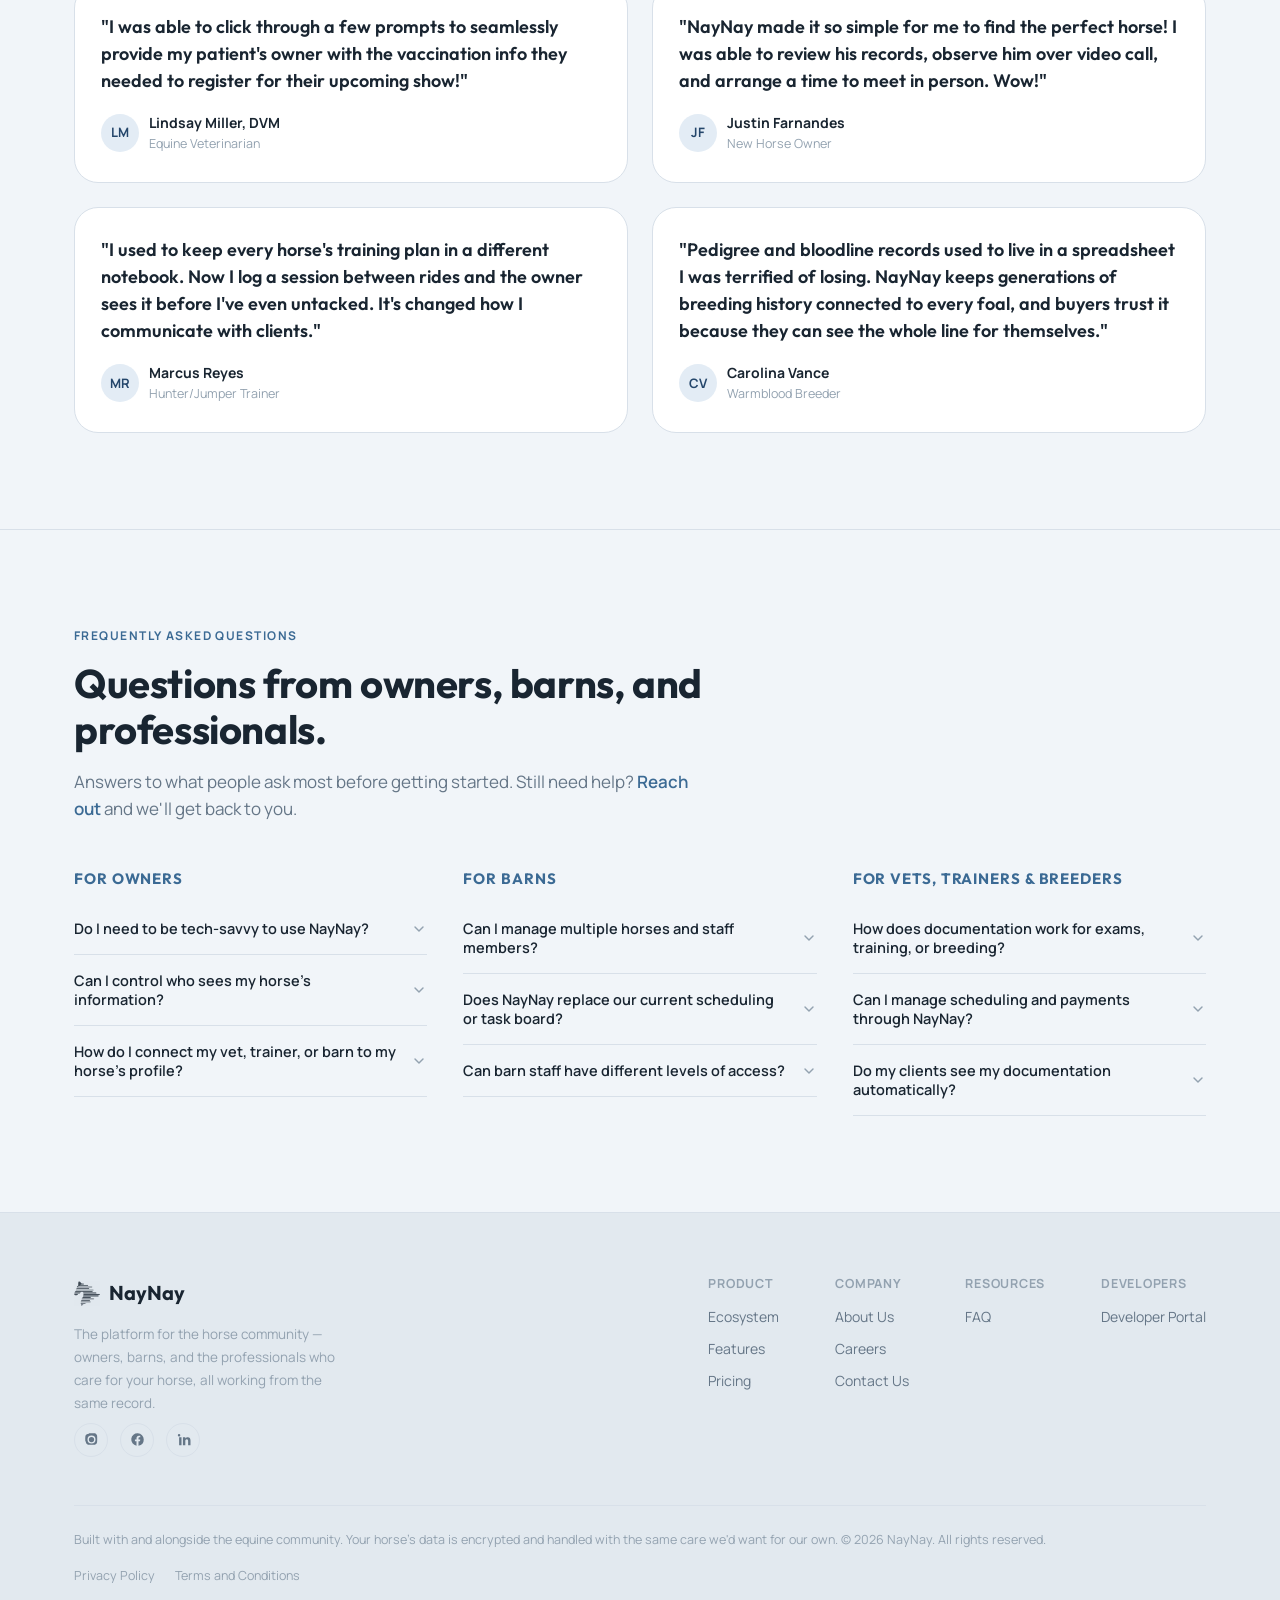
==== commit 44fad2de: "Add contact form, rewire CTAs to it, and unify footers across all pages New contact.html: topic pick" ====
--- a/index.html
+++ b/index.html
@@ -30,7 +30,7 @@
       <button class="theme-toggle" aria-label="Toggle dark mode">
         <svg viewBox="0 0 24 24" fill="none" stroke="currentColor" stroke-width="1.8"><circle cx="12" cy="12" r="4"/><path d="M12 2v2M12 20v2M4.9 4.9l1.4 1.4M17.7 17.7l1.4 1.4M2 12h2M20 12h2M4.9 19.1l1.4-1.4M17.7 6.3l1.4-1.4" stroke-linecap="round"/></svg>
       </button>
-      <a href="#download" class="nav-cta">Download Now</a>
+      <a href="contact.html?topic=beta&amp;message=I%27d%20like%20to%20join%20the%20NayNay%20beta." class="nav-cta">Join Beta</a>
       <button class="nav-burger" aria-label="Open menu">
         <svg viewBox="0 0 24 24" fill="none" stroke="currentColor" stroke-width="2"><path d="M3 6h18M3 12h18M3 18h18" stroke-linecap="round"/></svg>
       </button>
@@ -52,7 +52,7 @@
       <h1>The equine ecosystem, completely connected.</h1>
       <p class="lead">Owners, barns, and the professionals who care for your horse — all working from the same record, in real time. No more hunting through texts, folders, and memory.</p>
       <div class="btn-row" id="download">
-        <a href="#" class="btn btn-primary">Download Now</a>
+        <a href="contact.html?topic=beta&amp;message=I%27d%20like%20to%20join%20the%20NayNay%20beta." class="btn btn-primary">Join Beta</a>
         <a href="#ecosystem" class="btn btn-ghost-onDark">See How It Works</a>
       </div>
     </div>
@@ -249,7 +249,7 @@
               <span><span class="price-amount" data-monthly="$200" data-annual="$2,000">$200</span><span class="price-period" data-monthly="/mo" data-annual="/yr">/mo</span></span>
             </div>
           </div>
-          <p>Every feature included at every level. More than 100 horses? <a href="#contact" style="color:var(--teal);font-weight:600;">Contact us</a> for custom pricing.</p>
+          <p>Every feature included at every level. More than 100 horses? <a href="contact.html" style="color:var(--teal);font-weight:600;">Contact us</a> for custom pricing.</p>
         </div>
       </div>
 
@@ -337,7 +337,7 @@
       <div class="section-head">
         <span class="eyebrow">Frequently asked questions</span>
         <h2>Questions from owners, barns, and professionals.</h2>
-        <p>Answers to what people ask most before getting started. Still need help? <a href="#contact" style="color:var(--teal);font-weight:600;">Reach out</a> and we'll get back to you.</p>
+        <p>Answers to what people ask most before getting started. Still need help? <a href="contact.html" style="color:var(--teal);font-weight:600;">Reach out</a> and we'll get back to you.</p>
       </div>
 
       <div class="faq-cols">
@@ -421,7 +421,7 @@
 
 </main>
 
-<footer class="site-footer" id="contact">
+<footer class="site-footer">
   <div class="wrap">
     <div class="footer-top">
       <div class="footer-brand">
@@ -444,11 +444,11 @@
           <h4>Company</h4>
           <a href="about.html">About Us</a>
           <a href="careers.html">Careers</a>
+          <a href="contact.html">Contact Us</a>
         </div>
         <div class="footer-col">
           <h4>Resources</h4>
           <a href="#faq">FAQ</a>
-          <a href="#contact">Contact</a>
         </div>
         <div class="footer-col">
           <h4>Developers</h4>
--- a/styles.css
+++ b/styles.css
@@ -368,6 +368,39 @@
 .callout-box p{ margin-bottom:0; }
 .callout-box a.btn{ margin-top:20px; }
 
+/* ---------------- Contact form ---------------- */
+.contact-layout{ display:grid; grid-template-columns:1.6fr 1fr; gap:48px; align-items:start; }
+@media(max-width:860px){ .contact-layout{ grid-template-columns:1fr; } }
+.contact-form{ display:flex; flex-direction:column; gap:22px; }
+.form-field label{ display:block; font-size:13px; font-weight:700; color:var(--text2); margin-bottom:8px; }
+.form-row{ display:grid; grid-template-columns:1fr 1fr; gap:16px; }
+@media(max-width:560px){ .form-row{ grid-template-columns:1fr; } }
+.contact-form input[type="text"],
+.contact-form input[type="email"],
+.contact-form input[type="tel"],
+.contact-form textarea{
+  width:100%; padding:13px 16px; border-radius:var(--radius-sm); border:1px solid var(--border);
+  background:var(--surface); color:var(--text); font-size:15px; font-family:inherit;
+}
+.contact-form textarea{ min-height:130px; resize:vertical; line-height:1.5; }
+.contact-form input:focus, .contact-form textarea:focus{ outline:none; border-color:var(--teal); }
+.form-note{ font-size:12.5px; color:var(--text3); margin-top:-10px; }
+.topic-grid{ display:grid; grid-template-columns:1fr 1fr; gap:10px; }
+@media(max-width:560px){ .topic-grid{ grid-template-columns:1fr; } }
+.topic-option{ display:block; cursor:pointer; }
+.topic-option input{ position:absolute; opacity:0; width:0; height:0; }
+.topic-option span{
+  display:block; padding:12px 16px; border-radius:var(--radius-sm); border:1px solid var(--border);
+  background:var(--surface); font-size:14px; font-weight:600; color:var(--text2); text-align:center;
+  transition:border-color 0.15s, background 0.15s, color 0.15s;
+}
+.topic-option input:checked + span{ border-color:var(--teal); background:var(--teal-bg); color:var(--teal-strong); }
+.topic-option input:focus-visible + span{ outline:2px solid var(--teal); outline-offset:2px; }
+.form-status{ padding:14px 18px; border-radius:var(--radius-sm); font-size:14px; font-weight:600; }
+.form-status-success{ background:var(--teal-bg); color:var(--teal-strong); }
+.form-status-error{ background:var(--red-bg); color:var(--red); }
+.contact-aside .eyebrow{ margin-bottom:10px; }
+
 .back-home{ display:inline-flex; align-items:center; gap:6px; font-size:14px; color:var(--text2); margin-bottom:10px; }
 .back-home svg{ width:14px; height:14px; }
 
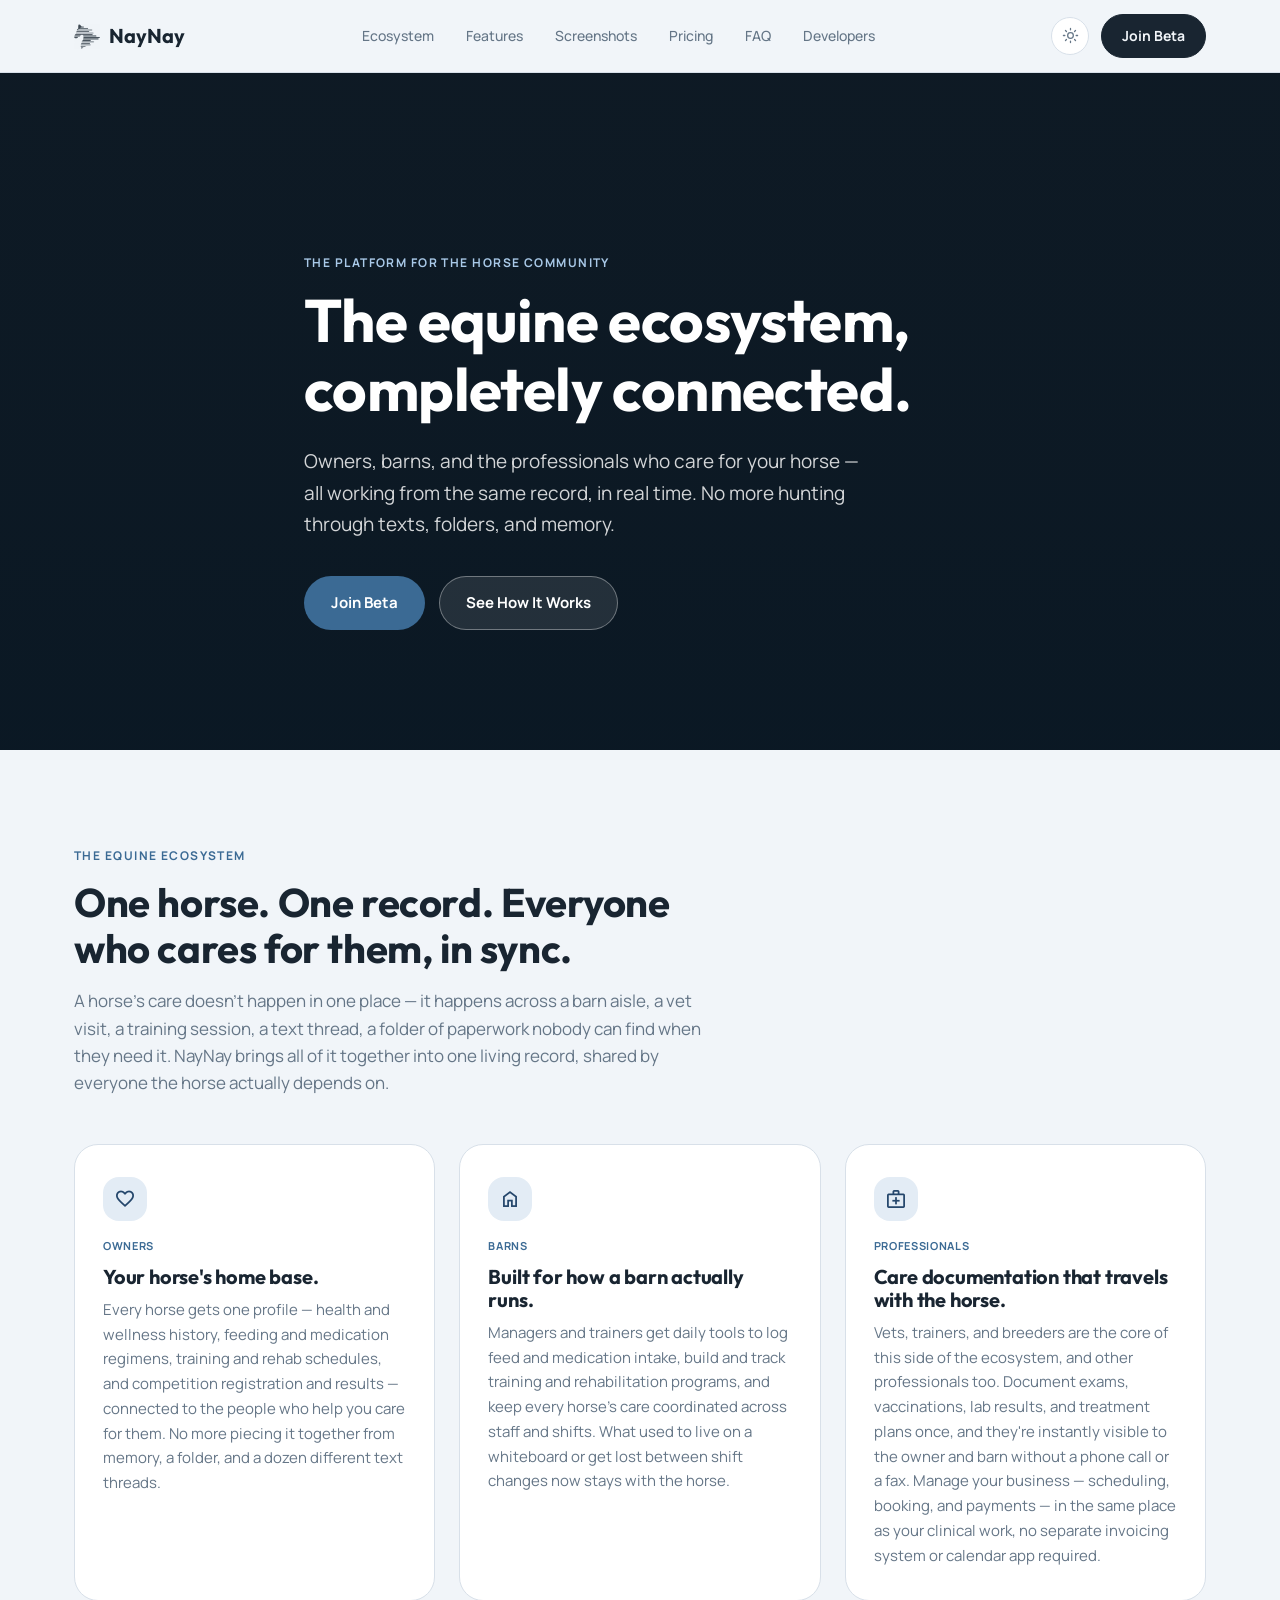
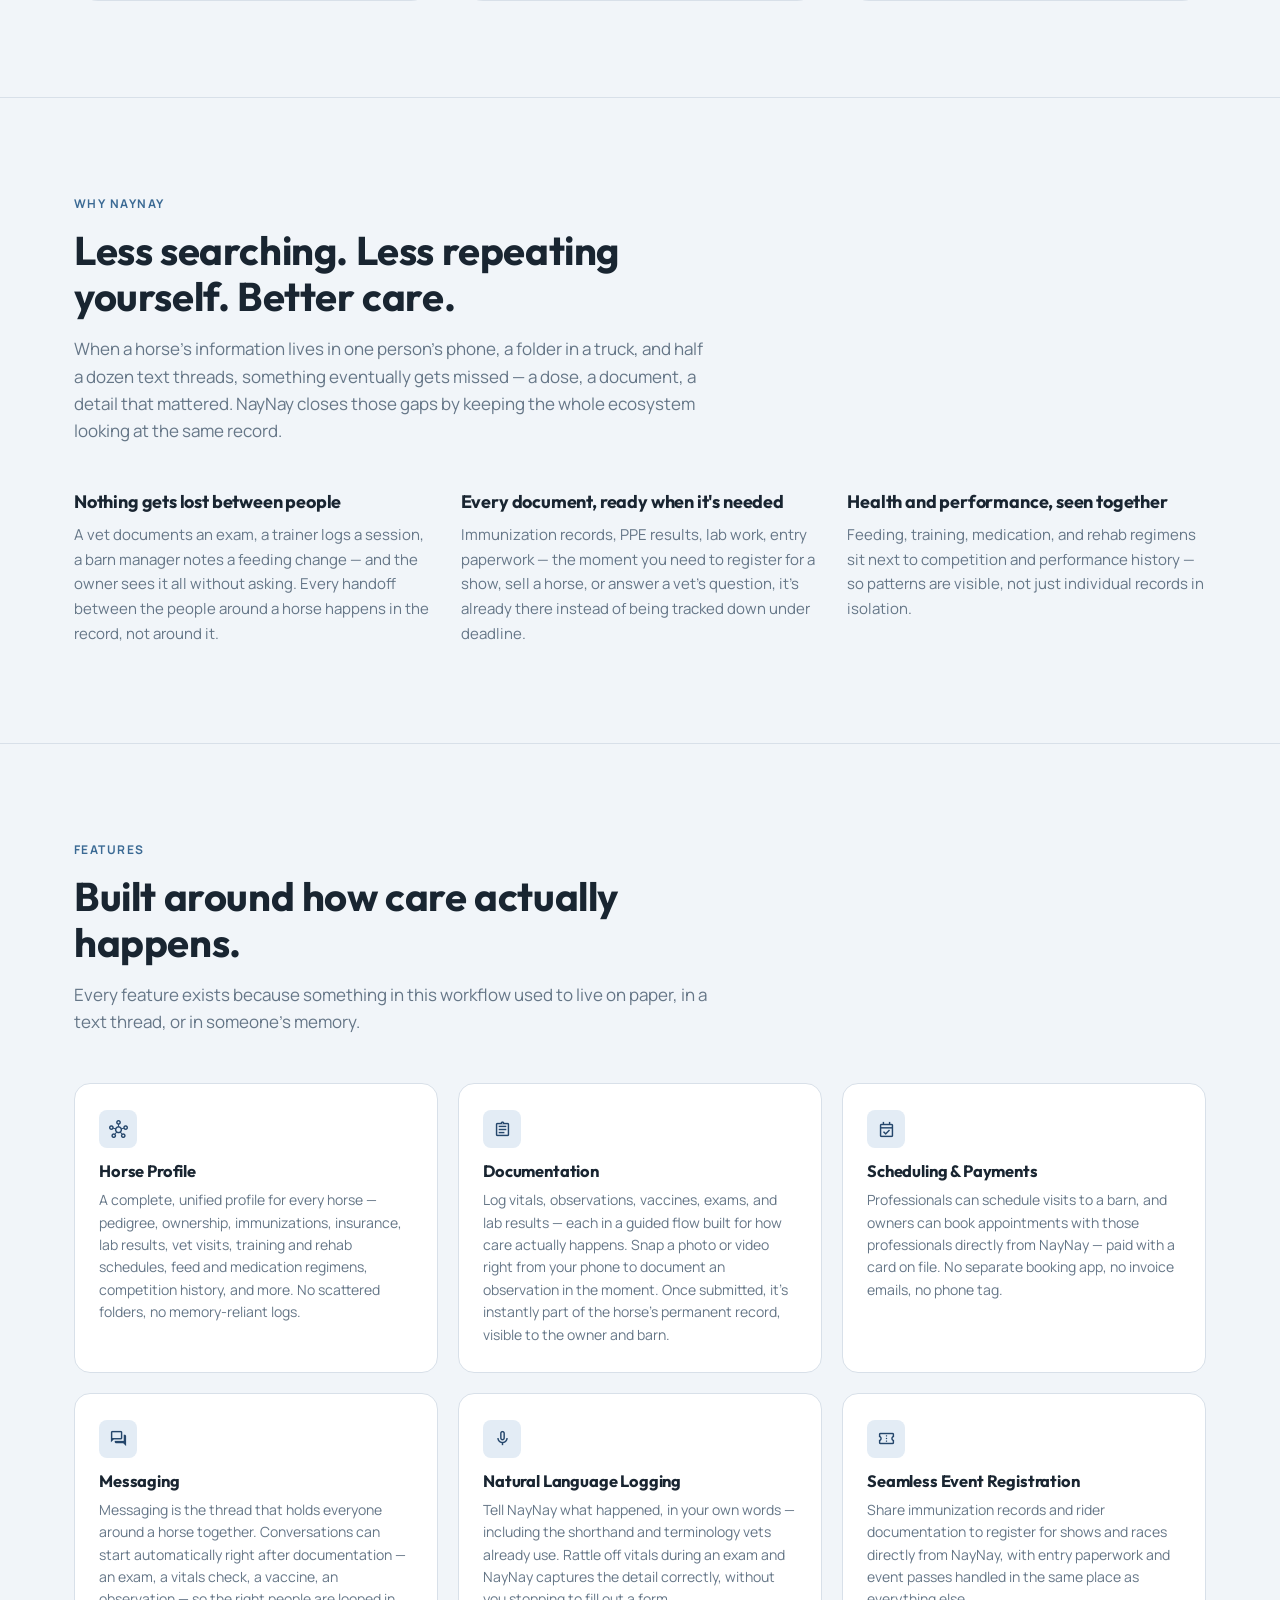
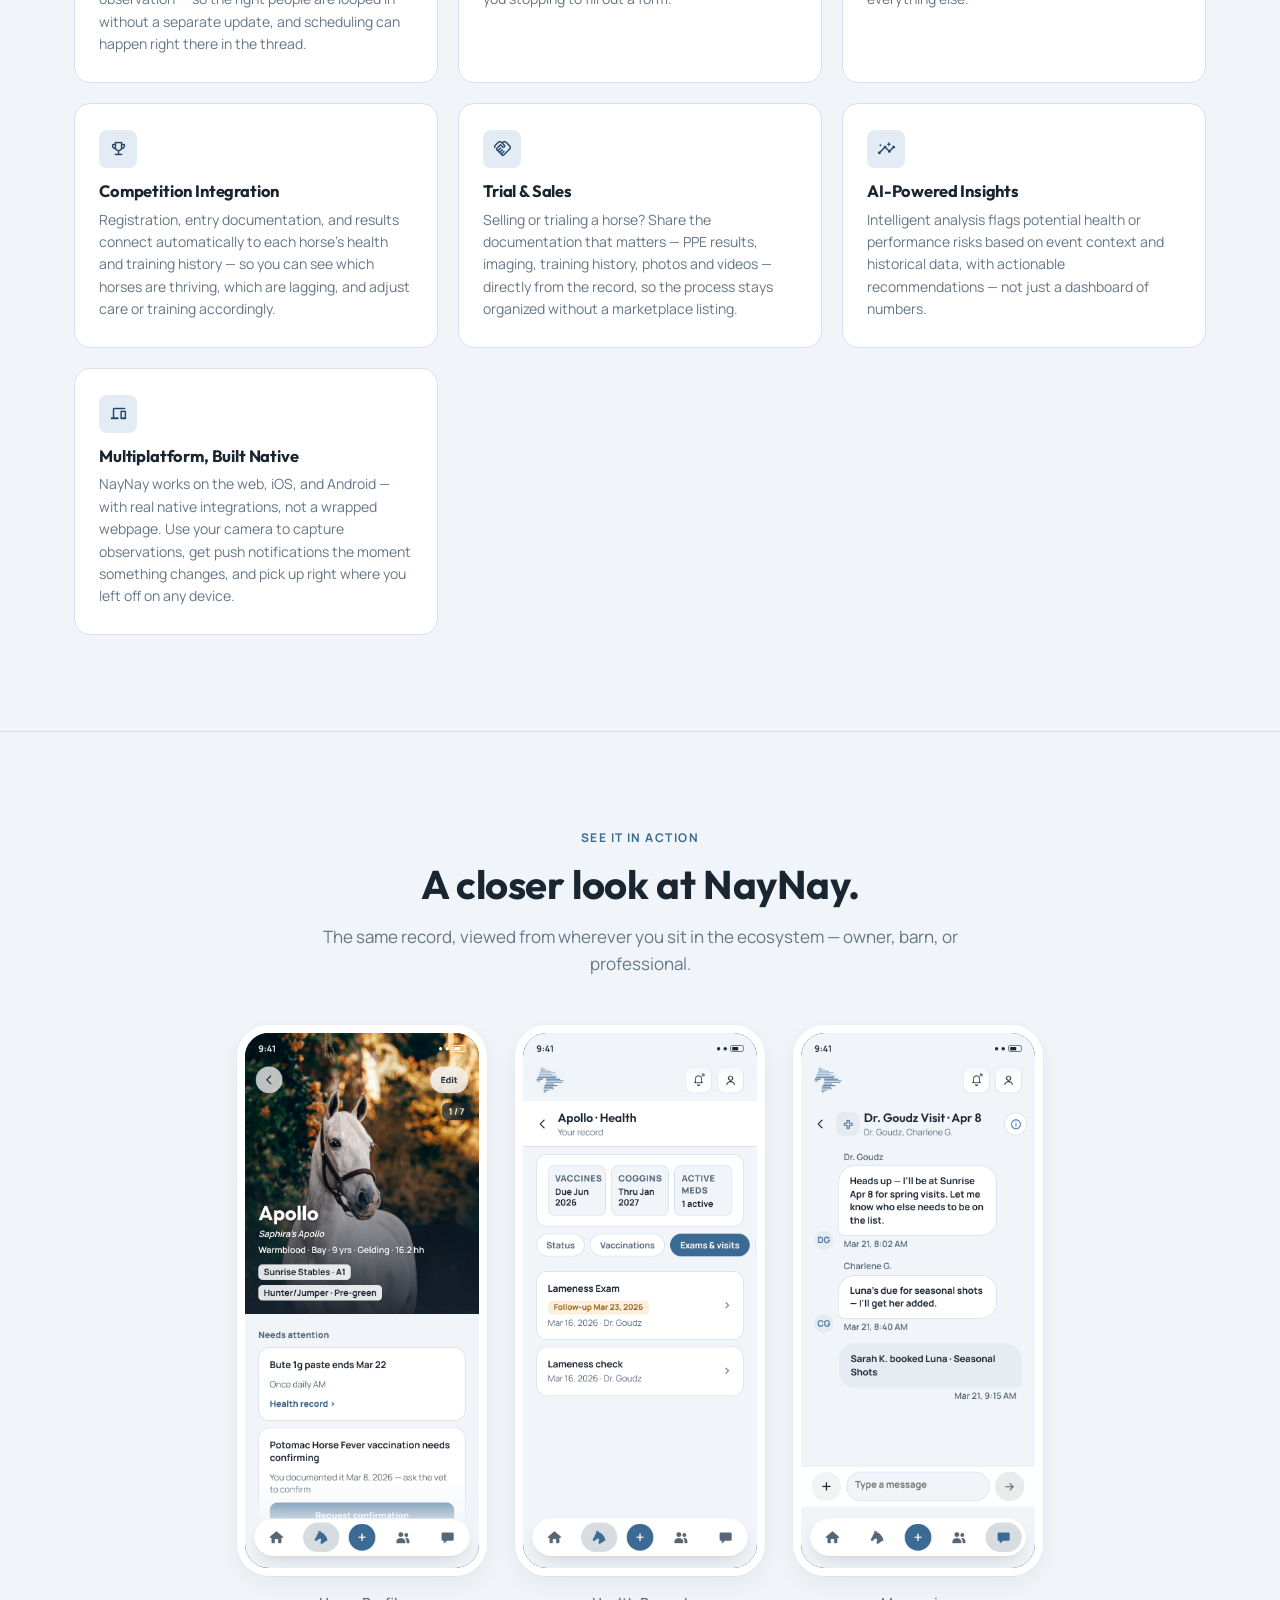
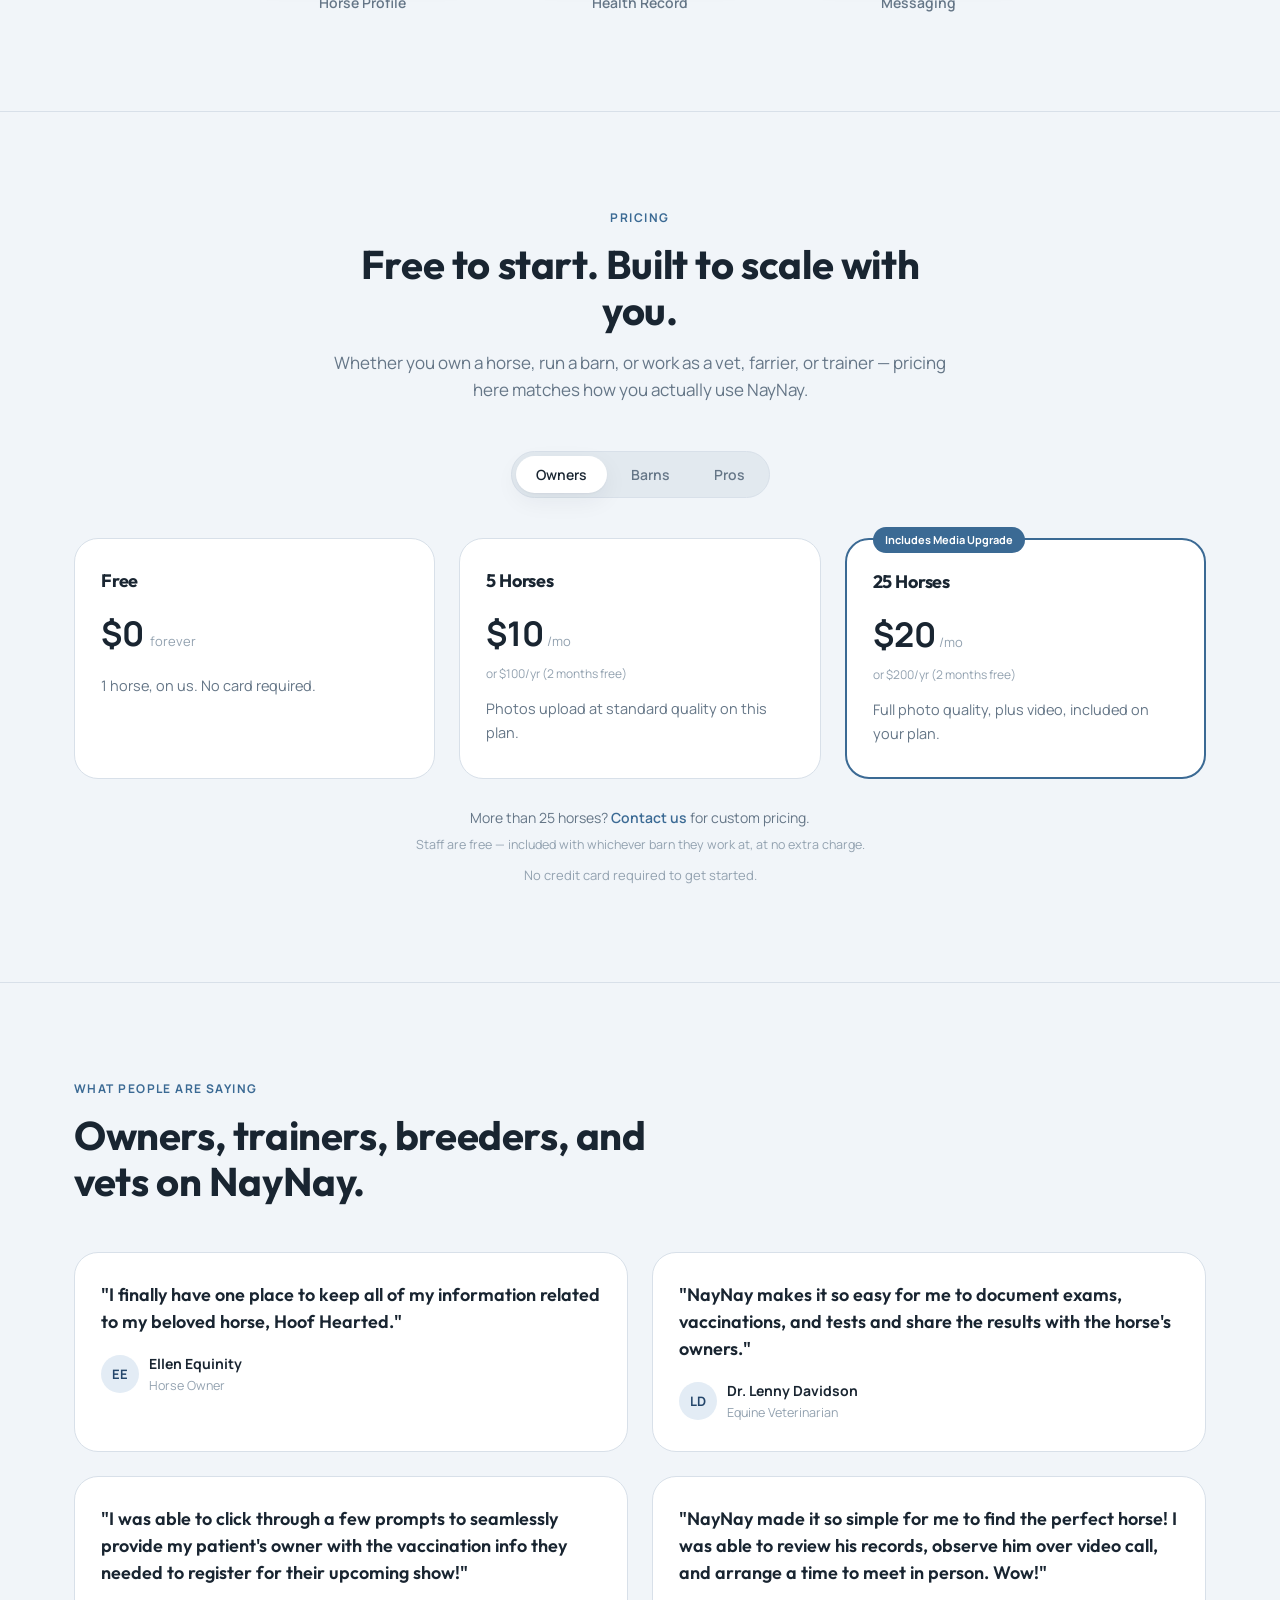
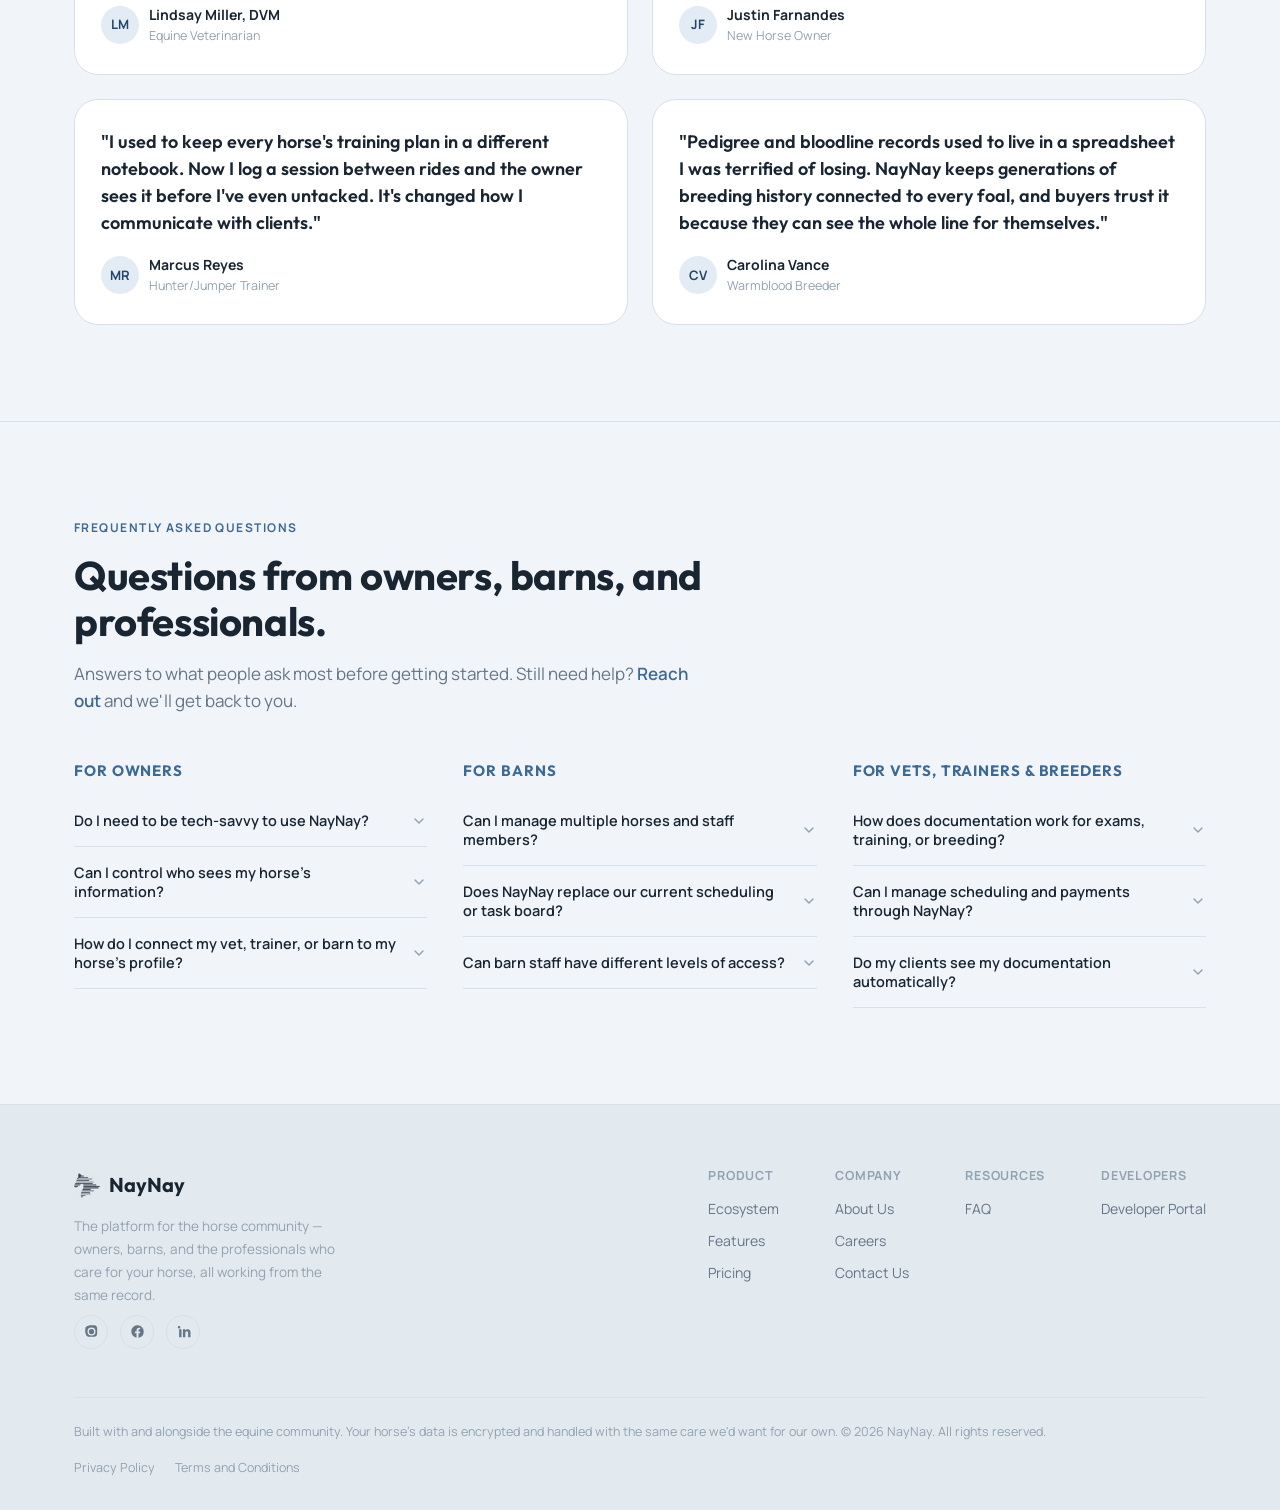
==== commit 873e1b0c: "Rebuild pricing for the Owner/Barn/Pro subscription model (D-369) Replaces the old horse-count ladde" ====
--- a/index.html
+++ b/index.html
@@ -2,7 +2,6 @@
 <html lang="en">
 <head>
 <meta charset="UTF-8" />
-<meta name="robots" content="noindex, nofollow" />
 <meta name="viewport" content="width=device-width, initial-scale=1.0" />
 <title>NayNay — The equine ecosystem, completely connected</title>
 <link rel="icon" href="favicon.ico" type="image/x-icon">
@@ -218,43 +217,73 @@
       <div class="section-head center" style="margin-left:auto;margin-right:auto;">
         <span class="eyebrow">Pricing</span>
         <h2>Free to start. Built to scale with you.</h2>
-        <p>The same simple pricing whether you're an owner, a barn, or a professional — priced by how many horses you manage, not by role.</p>
-      </div>
-
-      <div class="pricing-toggle" role="group" aria-label="Billing period">
-        <button class="toggle-opt active" data-period="monthly">Monthly</button>
-        <button class="toggle-opt" data-period="annual">Annual <span class="save-badge">2 months free</span></button>
-      </div>
-
-      <div class="pricing-grid pricing-grid-two">
-        <div class="price-card">
-          <h3>Free</h3>
-          <div class="price-amount">$0</div>
-          <div class="price-period">forever</div>
-          <p>Every feature, for 1 horse. The same free tier whether you're an owner, a barn, or a professional.</p>
-        </div>
-        <div class="price-card price-featured">
-          <h3>Premium</h3>
-          <div class="price-scale">
-            <div class="price-scale-row">
-              <span class="price-scale-label">5 horses</span>
-              <span><span class="price-amount" data-monthly="$10" data-annual="$100">$10</span><span class="price-period" data-monthly="/mo" data-annual="/yr">/mo</span></span>
-            </div>
-            <div class="price-scale-row">
-              <span class="price-scale-label">25 horses</span>
-              <span><span class="price-amount" data-monthly="$50" data-annual="$500">$50</span><span class="price-period" data-monthly="/mo" data-annual="/yr">/mo</span></span>
-            </div>
-            <div class="price-scale-row">
-              <span class="price-scale-label">100 horses</span>
-              <span><span class="price-amount" data-monthly="$200" data-annual="$2,000">$200</span><span class="price-period" data-monthly="/mo" data-annual="/yr">/mo</span></span>
-            </div>
-          </div>
-          <p>Every feature included at every level. More than 100 horses? <a href="contact.html" style="color:var(--teal);font-weight:600;">Contact us</a> for custom pricing.</p>
-        </div>
-      </div>
-
-      <p class="pricing-addon">Need more room for photos and videos? Add extra storage and higher-quality media anytime for +$10/mo.</p>
-      <p class="pricing-note">Pricing is per seat — barn managers and professionals can add staff as additional seats.</p>
+        <p>Whether you own a horse, run a barn, or work as a vet, farrier, or trainer — pricing here matches how you actually use NayNay.</p>
+      </div>
+
+      <div class="pricing-toggle" role="group" aria-label="Pricing for">
+        <button class="toggle-opt active" data-audience="owners">Owners</button>
+        <button class="toggle-opt" data-audience="barns">Barns</button>
+        <button class="toggle-opt" data-audience="pros">Pros</button>
+      </div>
+
+      <div class="pricing-panel" data-audience-panel="owners">
+        <div class="pricing-grid">
+          <div class="price-card">
+            <h3>Free</h3>
+            <div class="price-amount">$0</div>
+            <div class="price-period">forever</div>
+            <p>1 horse, on us. No card required.</p>
+          </div>
+          <div class="price-card">
+            <h3>5 Horses</h3>
+            <div class="price-amount">$10</div><div class="price-period">/mo</div>
+            <div class="price-annual">or $100/yr (2 months free)</div>
+            <p>Photos upload at standard quality on this plan.</p>
+          </div>
+          <div class="price-card price-featured">
+            <span class="price-badge">Includes Media Upgrade</span>
+            <h3>25 Horses</h3>
+            <div class="price-amount">$20</div><div class="price-period">/mo</div>
+            <div class="price-annual">or $200/yr (2 months free)</div>
+            <p>Full photo quality, plus video, included on your plan.</p>
+          </div>
+        </div>
+        <p class="pricing-addon">More than 25 horses? <a href="contact.html?topic=other&amp;message=I%27m%20interested%20in%20custom%20pricing%20for%20more%20than%2025%20horses." style="color:var(--teal);font-weight:600;">Contact us</a> for custom pricing.</p>
+      </div>
+
+      <div class="pricing-panel" data-audience-panel="barns" hidden>
+        <div class="pricing-grid">
+          <div class="price-card">
+            <h3>Free</h3>
+            <div class="price-amount">$0</div>
+            <div class="price-period">forever</div>
+            <p>The same starting point as an Owner account — 1 horse, no card required.</p>
+          </div>
+          <div class="price-card">
+            <h3>Up to 5 Horses</h3>
+            <div class="price-amount">$10</div><div class="price-period">/mo</div>
+            <div class="price-annual">or $100/yr (2 months free)</div>
+            <p>Photos upload at standard quality on this plan.</p>
+          </div>
+          <div class="price-card price-featured">
+            <span class="price-badge">Includes Media Upgrade</span>
+            <h3>5+ Horses</h3>
+            <div class="price-amount">$200</div><div class="price-period">/mo</div>
+            <div class="price-annual">or $2,000/yr (2 months free)</div>
+            <p>One flat price for your whole barn. Full photo quality, plus video, included on your plan — plus up to 25 of your own personal horses.</p>
+          </div>
+        </div>
+      </div>
+
+      <div class="pricing-panel" data-audience-panel="pros" hidden>
+        <div class="callout-box" style="max-width:640px;margin:0 auto;text-align:center;">
+          <span class="eyebrow">Vets, farriers, trainers &amp; other professionals</span>
+          <h3 style="margin-bottom:10px;">Free, unconditionally.</h3>
+          <p>There's no priced Pro tier, and none is planned. Every horse in your client network is free and never counts toward a limit — for you or for them. If you personally own more than one horse, those horses are billed on the Owner plan above, not as a Pro product.</p>
+        </div>
+      </div>
+
+      <p class="pricing-note">Staff are free — included with whichever barn they work at, at no extra charge.</p>
       <p class="pricing-close">No credit card required to get started.</p>
     </div>
   </section>
--- a/styles.css
+++ b/styles.css
@@ -253,12 +253,7 @@
   font-size:14px; font-weight:600; color:var(--text2); display:flex; align-items:center; gap:8px;
 }
 .toggle-opt.active{ background:var(--surface); color:var(--text); box-shadow:var(--shadow); }
-.save-badge{
-  font-size:11px; font-weight:700; color:var(--teal-strong); background:var(--teal-bg);
-  padding:2px 8px; border-radius:var(--radius-full);
-}
 .pricing-grid{ display:grid; grid-template-columns:repeat(3,1fr); gap:24px; }
-.pricing-grid-two{ grid-template-columns:1fr 1.3fr; max-width:760px; margin:0 auto; }
 .price-card{
   background:var(--surface); border:1px solid var(--border); border-radius:var(--radius-lg);
   padding:32px 26px; text-align:left; position:relative;
@@ -273,17 +268,28 @@
 .price-amount{ font-size:22px; font-weight:700; color:var(--text); display:inline; }
 .price-period{ font-size:13px; color:var(--text3); display:inline; margin-left:3px; }
 .price-card > .price-amount{ font-size:34px; }
+.price-annual{ display:block; font-size:12px; color:var(--text3); margin-top:4px; }
 .price-card p{ color:var(--text2); font-size:14.5px; line-height:1.6; margin-top:14px; }
-.price-scale{ display:flex; flex-direction:column; gap:10px; }
-.price-scale-row{
-  display:flex; align-items:center; justify-content:space-between;
-  padding:10px 14px; background:var(--surface-alt); border-radius:var(--radius-sm);
-}
-.price-scale-label{ font-size:14px; font-weight:600; color:var(--text2); }
 .pricing-addon{ margin-top:28px; text-align:center; font-size:14px; color:var(--text2); }
 .pricing-note{ margin-top:6px; text-align:center; font-size:12.5px; color:var(--text3); }
 .pricing-close{ margin-top:10px; text-align:center; font-size:13px; color:var(--text3); }
-@media(max-width:860px){ .pricing-grid{ grid-template-columns:1fr; } .pricing-grid-two{ grid-template-columns:1fr; } }
+@media(max-width:860px){
+  .pricing-grid{ grid-template-columns:1fr; }
+  .pricing-grid-two{ grid-template-columns:1fr; }
+  .pricing-grid-four{ grid-template-columns:1fr 1fr; }
+}
+@media(max-width:560px){ .pricing-grid-four{ grid-template-columns:1fr; } }
+
+/* ---------------- Media Upgrade explainer ---------------- */
+.media-upgrade{ margin-top:56px; }
+.media-grid{ display:grid; grid-template-columns:1fr 1fr; gap:20px; max-width:820px; margin:0 auto; }
+.media-card{
+  background:var(--surface); border:1px solid var(--border); border-radius:var(--radius-md);
+  padding:24px 22px;
+}
+.media-card p{ color:var(--text2); font-size:14.5px; line-height:1.65; margin-top:10px; }
+.media-card-featured{ border-color:var(--teal); border-width:2px; }
+@media(max-width:760px){ .media-grid{ grid-template-columns:1fr; } }
 
 /* ---------------- Testimonials ---------------- */
 .testi-grid{ display:grid; grid-template-columns:repeat(2,1fr); gap:24px; }
